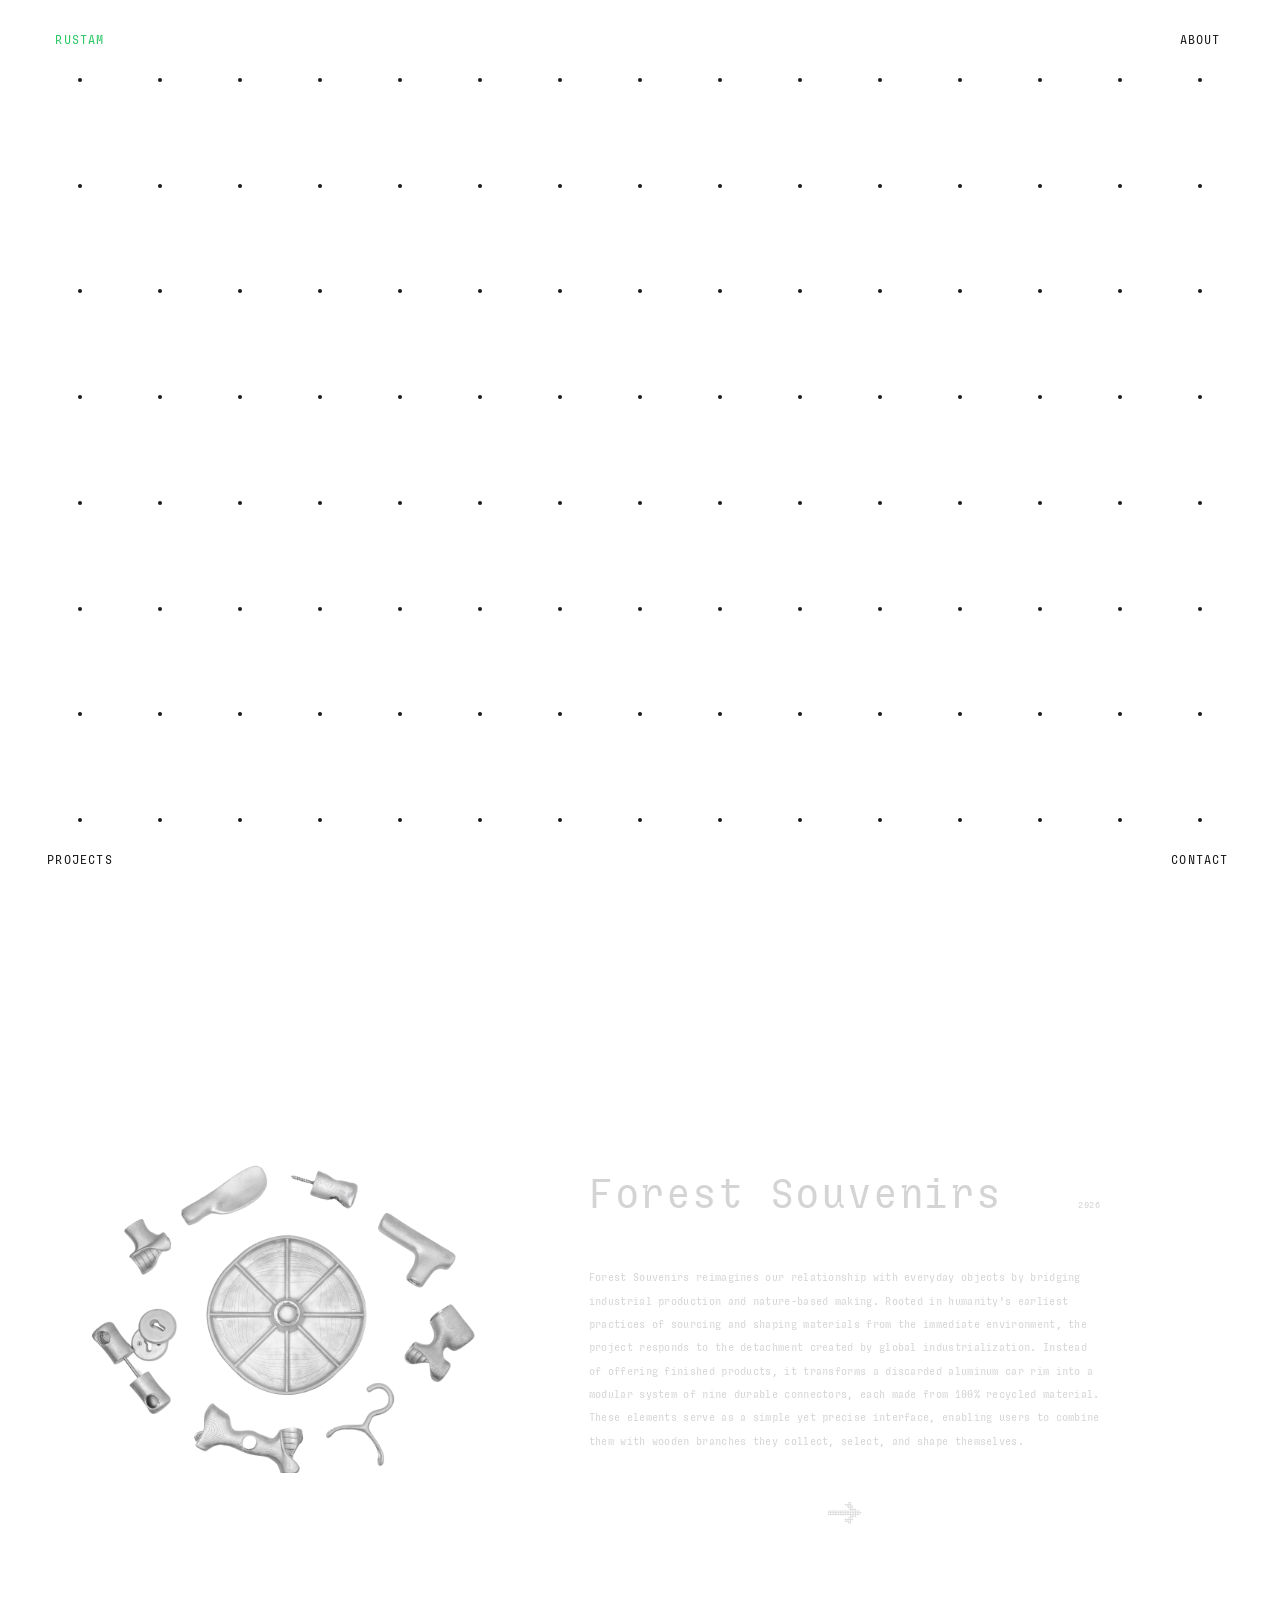
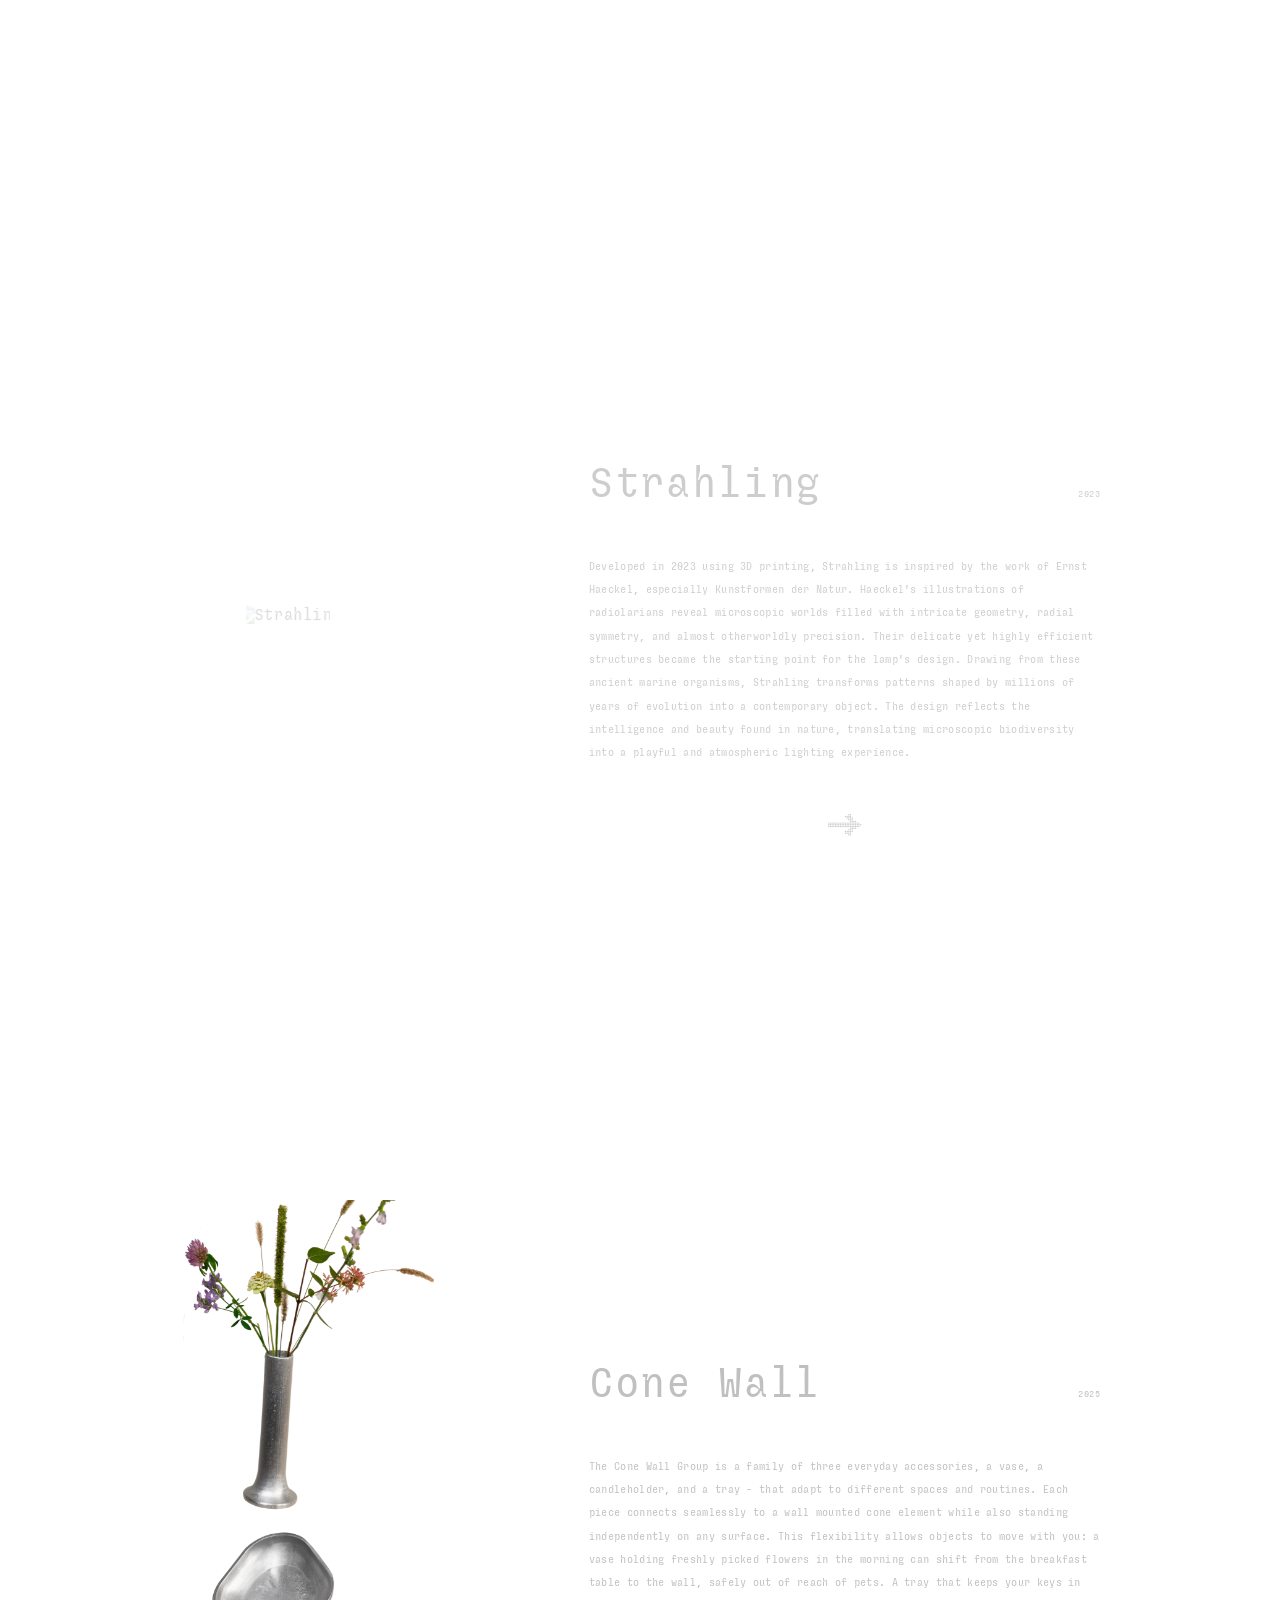
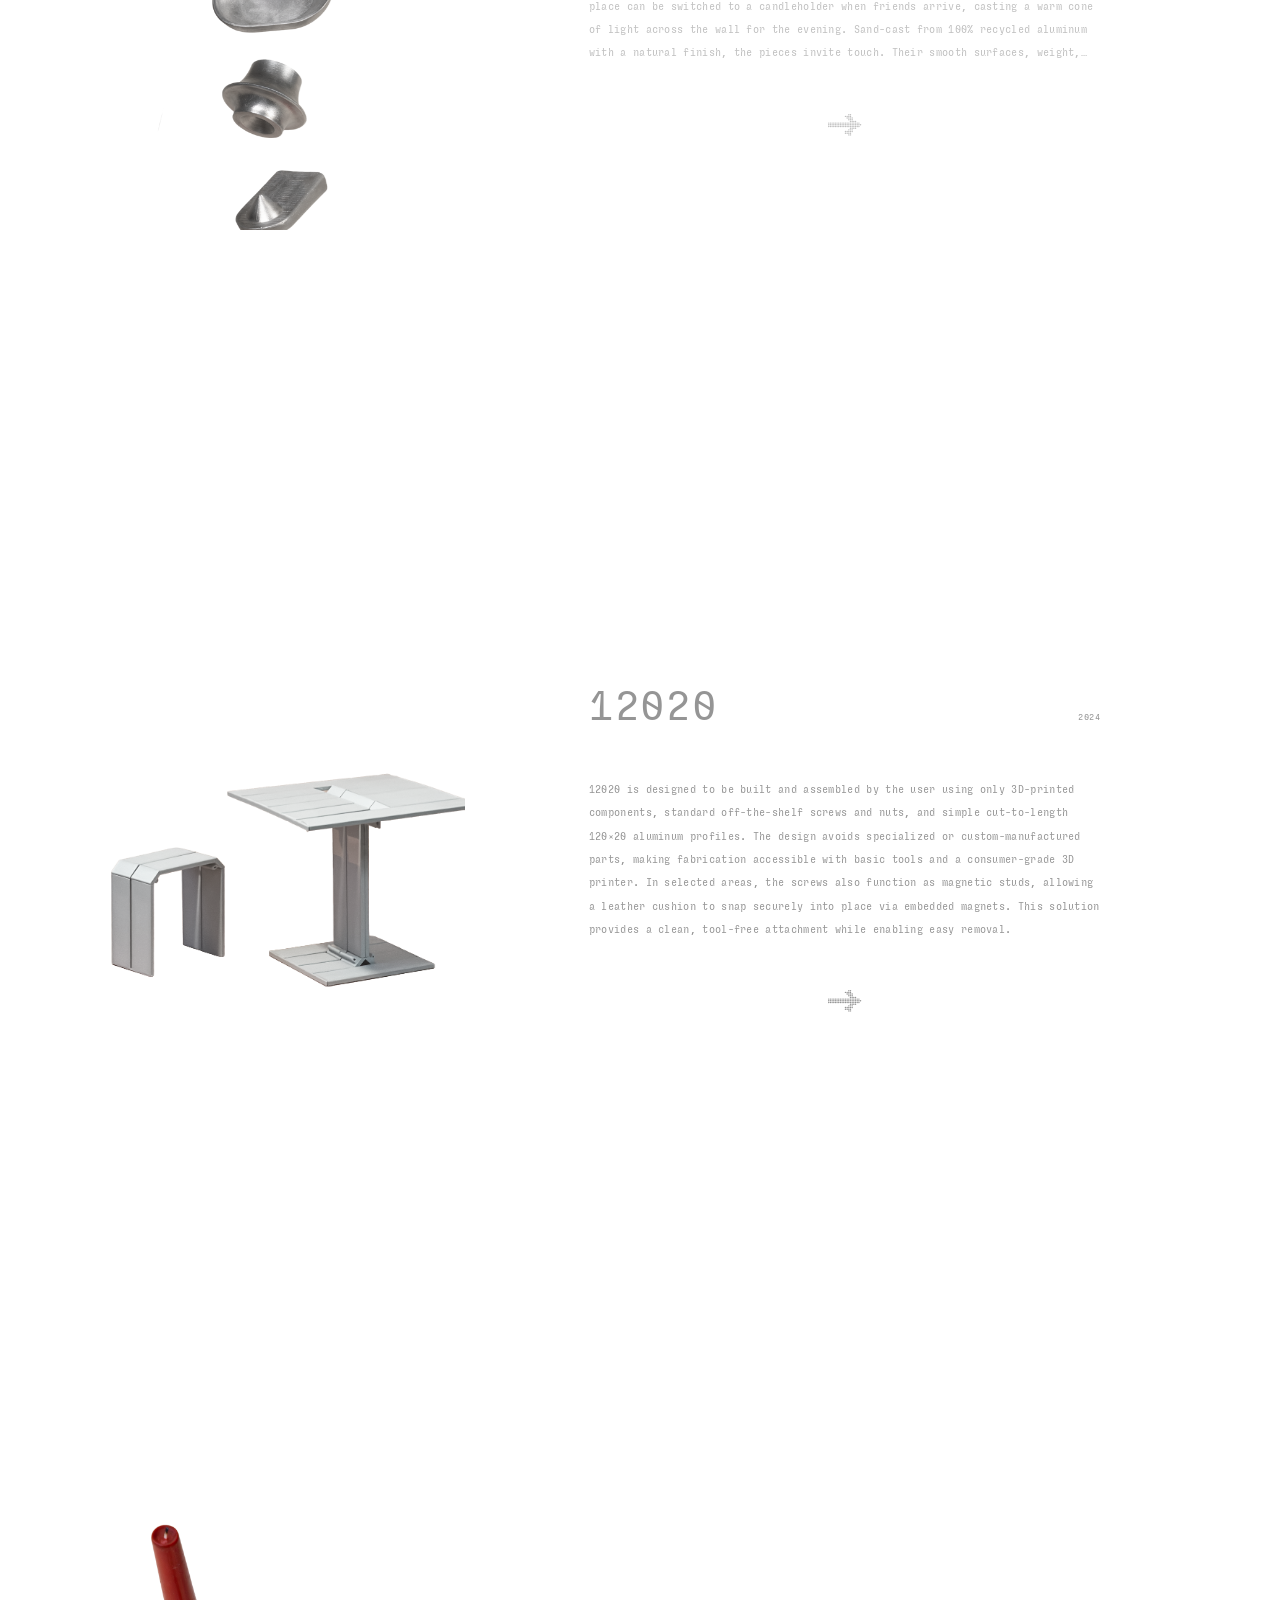
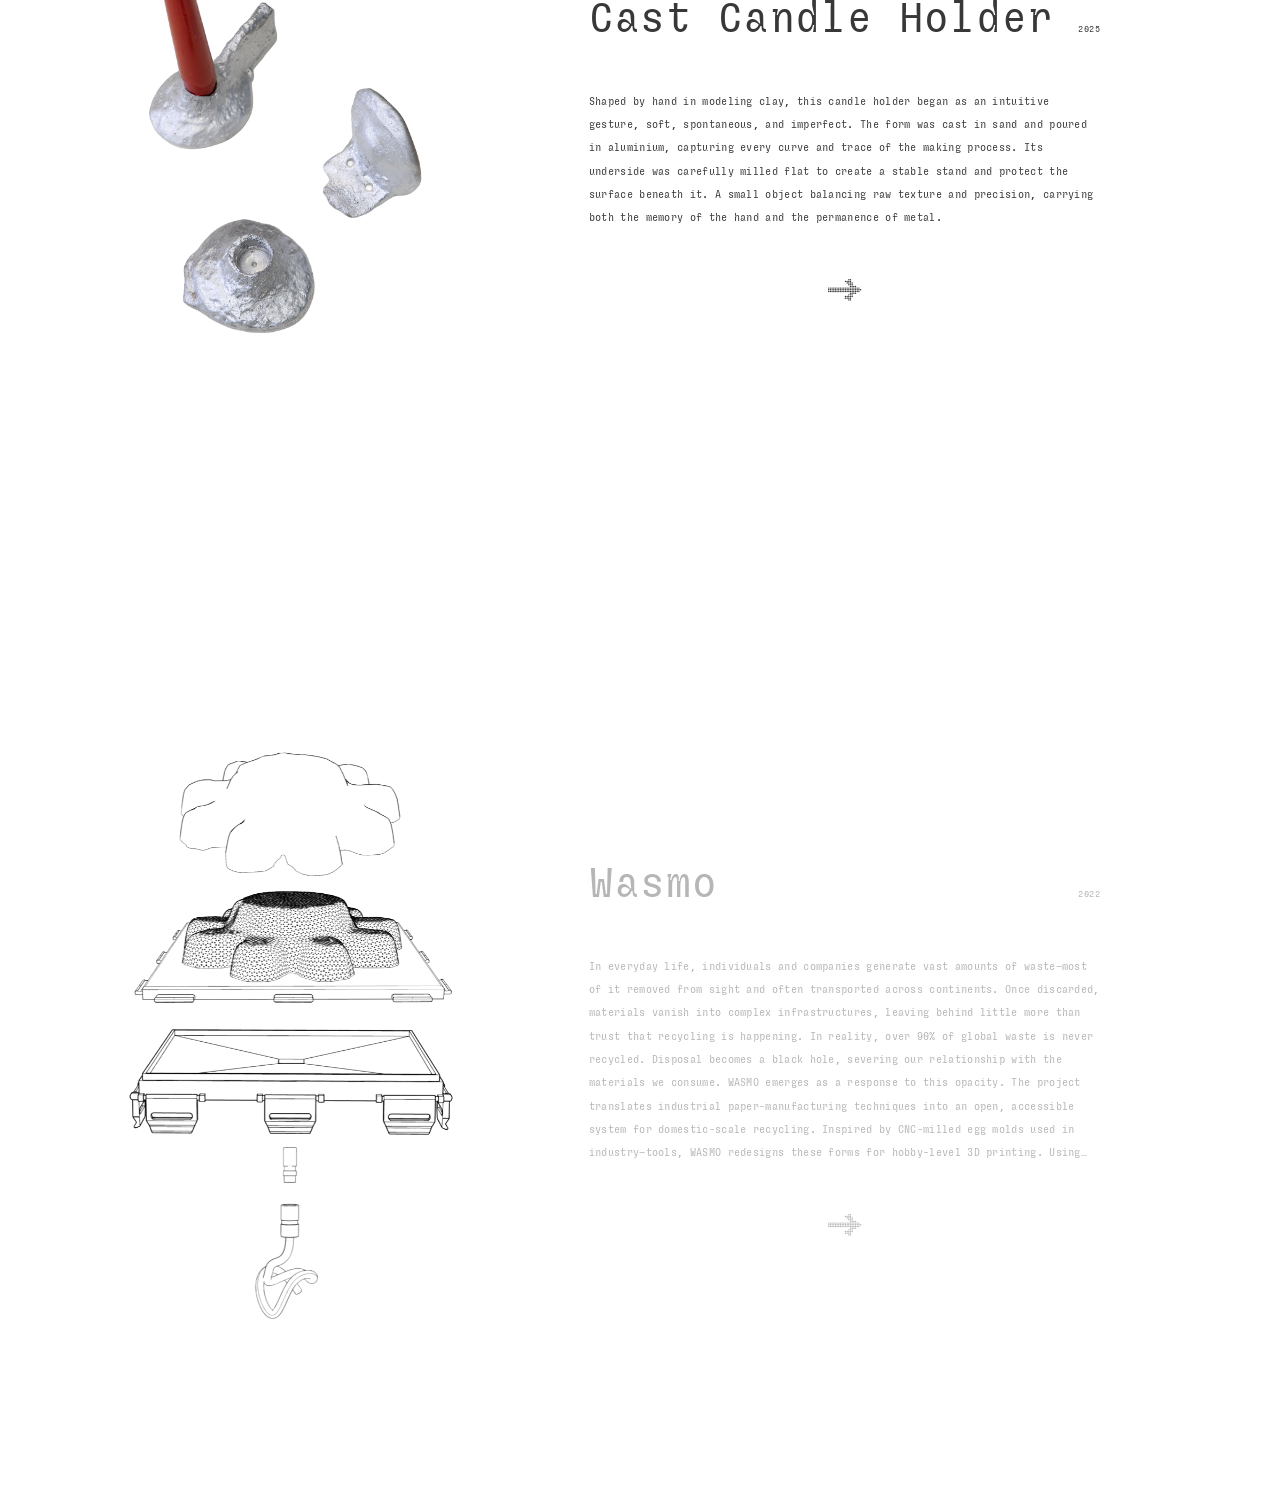
==== index.html @ 54b81ad2 "Mobile index: full-width image, touch feedback, better readability - Project image now uses full scr" ====
<!DOCTYPE html>
<html lang="de">
<head>
  <meta charset="UTF-8">
  <meta name="viewport" content="width=device-width, initial-scale=1.0">
  <title>Rustam Faradschev — Product Design</title>
  <link rel="stylesheet" href="css/style.css">
  <style>

    #landing-container {
      position: relative;
      z-index: 5;
    }

    /* Projekt-Sektion: volle Viewport-Höhe, Bild links / Text rechts */
    .proj-scroll {
      display: flex;
      align-items: stretch;
      min-height: 100vh;
    }

    .proj-sticky {
      display: flex;
      flex-direction: row;
      align-items: stretch;
      min-height: 100vh;
      width: 100%;
    }

    /* Bild-Box: exakt linke 50% */
    .proj-image {
      flex: 0 0 45%;
      display: flex;
      align-items: center;
      justify-content: center;
      padding: 8vh 4%;
      opacity: 0;
      will-change: transform, opacity;
      transition: opacity 0.65s cubic-bezier(0.25, 0.46, 0.45, 0.94);
    }

    /* Wrapper: clippt Ken Burns + Hover-Scale */
    .proj-img-wrap {
      overflow: hidden;
      display: flex;
      align-items: center;
      justify-content: center;
      transition: transform 0.5s cubic-bezier(0.25, 0.46, 0.45, 0.94);
    }

    .proj-image:hover .proj-img-wrap {
      transform: scale(1.04);
    }

    .proj-image img {
      width: auto;
      height: auto;
      max-width: 100%;
      max-height: 70vh;
      object-fit: contain;
      display: block;
      scale: 1.18;
      will-change: scale;
    }

    /* Float + leichte natürliche Rotation */
    @keyframes proj-float {
      0%   { translate: 0 0px;    rotate:  0.2deg; }
      40%  { translate: 0 -15px;  rotate: -0.35deg; }
      75%  { translate: 0 -12px;  rotate:  0.15deg; }
      100% { translate: 0 0px;    rotate:  0.2deg; }
    }

    .proj-scroll.is-visible .proj-image img {
      animation: proj-float 5s ease-in-out infinite;
    }

    /* Text-Box: exakt rechte 50% */
    .proj-text {
      flex: 0 0 55%;
      display: flex;
      flex-direction: column;
      justify-content: center;
      padding: 8vh 14% 8vh 1%;
      opacity: 0;
      transform: translateY(36px);
      will-change: transform, opacity;
      transition: opacity 0.65s cubic-bezier(0.25, 0.46, 0.45, 0.94) 0.12s,
                  transform 0.65s cubic-bezier(0.25, 0.46, 0.45, 0.94) 0.12s;
    }

    /* Visible state — ausgelöst per IntersectionObserver */
    .proj-scroll.is-visible .proj-image {
      opacity: 1;
    }

    .proj-scroll.is-visible .proj-text {
      opacity: 1;
      transform: translateY(0);
    }

    /* prefers-reduced-motion: Animationen deaktivieren */
    @media (prefers-reduced-motion: reduce) {
      .proj-image,
      .proj-text {
        opacity: 1;
        transform: none;
        transition: none;
      }
      .proj-image img {
        scale: 1;
        filter: none;
        transition: none;
        animation: none;
      }
    }

    /* Weißer Schild hinter Text-Spalte (deckt Grid-Punkte ab) */
    .proj-text-shield {
      display: none;
    }

    /* Titel-Zeile: Titel + Jahr auf gemeinsamer Grundlinie */
    .proj-title-link {
      display: block;
      text-decoration: none;
    }

    .proj-title-row {
      display: flex;
      align-items: baseline;
      justify-content: space-between;
      flex-wrap: nowrap;
    }

    .proj-title {
      font-family: 'Sligoil Micro', 'Courier New', Courier, monospace;
      font-weight: 400;
      font-size: clamp(11pt, 3.2vw, 64pt);
      line-height: 1.0;
      letter-spacing: 0.02em;
      color: var(--color-text);
      margin: 0;
      transition: opacity 0.15s ease;
    }

    .proj-title-link:hover .proj-title {
      opacity: 0.65;
    }

    .proj-year {
      font-family: 'Sligoil Micro', 'Courier New', Courier, monospace;
      font-size: clamp(6pt, 0.68vw, 13pt);
      letter-spacing: 0.08em;
      color: var(--color-text);
      white-space: nowrap;
    }

    .proj-content {
      margin-top: 50px;
      display: flex;
      flex-direction: column;
      align-items: flex-start;
    }

    .proj-desc {
      font-size: clamp(7pt, 0.8vw, 13pt);
      line-height: 2.28;
      letter-spacing: 0.03em;
      color: var(--color-text);
      max-width: 100%;
      display: -webkit-box;
      -webkit-line-clamp: 9;
      -webkit-box-orient: vertical;
      overflow: hidden;
    }

    /* Pfeil-Link */
    .proj-arrow {
      display: inline-block;
      margin-top: 48px;
      align-self: center;
      text-decoration: none;
      transition: transform 0.35s ease;
    }

    .proj-arrow:hover {
      transform: translateX(10px);
    }

    .proj-arrow svg {
      display: block;
      width: clamp(21px, 2.6vw, 52px);
      height: auto;
      overflow: visible;
    }

    .proj-arrow svg circle {
      fill: var(--color-text);
      transition: fill 0.3s ease;
    }

    .proj-arrow:hover svg circle {
      fill: var(--color-accent);
    }

    /* Touch-Feedback — Äquivalent zu Hover auf Touch-Geräten */
    .proj-img-wrap:active {
      transform: scale(1.04);
    }
    .proj-title-link:active .proj-title {
      opacity: 0.65;
    }
    .proj-arrow:active {
      transform: translateX(10px);
    }
    .proj-arrow:active svg circle {
      fill: var(--color-accent);
    }

    /* Strahling: Startwert für Ken Burns via JS angepasst */
    [data-slug="strahling"] .proj-image img {
      scale: 1.298;   /* 1.1 * 1.18 */
    }

    /* === SPLASH — Intro-Animation Grün → Weiß === */
    #splash {
      position: fixed;
      inset: 0;
      background: #16A34A;
      z-index: 9999;
      opacity: 1;
      pointer-events: all;
    }

    @media (prefers-reduced-motion: no-preference) {
      #splash { transition: opacity 0.96s ease; }
    }
    #splash.fade-out {
      opacity: 0;
      pointer-events: none;
    }

    /* Weiße Gitterpunkte im Splash */
    #splash-dot-grid {
      position: absolute;
      inset: 0;
      pointer-events: none;
    }
    .splash-dot {
      position: absolute;
      width: 4px;
      height: 4px;
      background: #ffffff;
      border-radius: 50%;
      transform: translate(-50%, -50%);
    }

    /* === SEITEN-ÜBERGANG — grüner Overlay beim Absprung === */
    #page-out {
      position: fixed;
      inset: 0;
      background: #16A34A;
      z-index: 9998;
      opacity: 0;
      pointer-events: none;
    }

    #page-out-dots {
      position: absolute;
      inset: 0;
      pointer-events: none;
    }

    @media (prefers-reduced-motion: no-preference) {
      #page-out { transition: opacity 0.96s ease; }
    }

    /* === MOBILE — gestapeltes Layout === */
    @media (max-width: 900px) {
      .proj-sticky {
        flex-direction: column;
        align-items: flex-start;
        min-height: 100vh;
        padding: var(--border);
        padding-top: calc(var(--border) + 52px);
        gap: 28px;
      }
      .proj-image {
        flex: none;
        width: 100%;
        padding: 0;
        will-change: opacity;
      }
      .proj-text {
        flex: none;
        width: 100%;
        padding: 0;
      }
      .proj-image img { max-height: 40vh; }
      .proj-title   { font-size: clamp(16pt, 6vw, 34pt) !important; }
      .proj-year    { font-size: clamp(10pt, 3vw, 12pt) !important; }

      /* Float-Animation zu unruhig auf kleinen Screens */
      .proj-scroll.is-visible .proj-image img {
        animation: none;
      }

      /* Beschreibungstext lesbarer */
      .proj-desc {
        font-size: 11pt;
        -webkit-line-clamp: 5;
        line-height: 1.9;
      }

      /* Content-Abstand kompakter */
      .proj-content { margin-top: 20px; }

      /* Pfeil: Mindest-Tap-Target 44×44px */
      .proj-arrow {
        min-height: 44px;
        min-width: 44px;
        display: flex;
        align-items: center;
        margin-top: 24px;
      }
      .proj-arrow svg { width: 36px; }
    }

  </style>
</head>
<body>

  <div id="splash">
    <div id="splash-dot-grid"></div>
  </div>

  <div id="page-out">
    <div id="page-out-dots"></div>
  </div>

  <div id="dot-grid"></div>

  <nav>
    <div class="nav-row">
      <a href="index.html" class="active">RUSTAM</a>
      <a href="about.html">ABOUT</a>
    </div>
    <div class="nav-row">
      <a href="projects.html">PROJECTS</a>
      <a href="contact.html">CONTACT</a>
    </div>
  </nav>

  <main id="landing-container">
    <div style="height: 100vh;"></div>
  </main>

  <script src="js/projects.js"></script>
  <script src="js/grid.js"></script>
  <script>
  (function () {
    'use strict';

    var container = document.getElementById('landing-container');
    if (!container || typeof projects === 'undefined') return;

    // === PFEIL SVG (inline, damit CSS circle-Animation funktioniert) ===
    var ARROW_SVG = '<svg xmlns="http://www.w3.org/2000/svg" viewBox="0 0 107.02 69.54" aria-hidden="true">' +
      '<circle cx="66.99" cy="2.3" r="2.3"/><circle cx="72.4" cy="2.3" r="2.3"/>' +
      '<circle cx="56.17" cy="7.71" r="2.3"/><circle cx="61.58" cy="7.71" r="2.3"/><circle cx="66.99" cy="7.71" r="2.3"/><circle cx="72.4" cy="7.71" r="2.3"/>' +
      '<circle cx="61.58" cy="13.12" r="2.3"/><circle cx="66.99" cy="13.12" r="2.3"/><circle cx="72.4" cy="13.12" r="2.3"/><circle cx="77.81" cy="13.12" r="2.3"/>' +
      '<circle cx="66.99" cy="18.54" r="2.3"/><circle cx="72.4" cy="18.54" r="2.3"/><circle cx="77.81" cy="18.54" r="2.3"/>' +
      '<circle cx="72.4" cy="23.95" r="2.3"/><circle cx="77.81" cy="23.95" r="2.3"/><circle cx="83.22" cy="23.95" r="2.3"/><circle cx="88.63" cy="23.95" r="2.3"/>' +
      '<circle cx="2.3" cy="29.36" r="2.3"/><circle cx="7.71" cy="29.36" r="2.3"/><circle cx="13.12" cy="29.36" r="2.3"/><circle cx="18.54" cy="29.36" r="2.3"/>' +
      '<circle cx="23.71" cy="29.36" r="2.3"/><circle cx="29.12" cy="29.36" r="2.3"/><circle cx="34.53" cy="29.36" r="2.3"/><circle cx="39.94" cy="29.36" r="2.3"/>' +
      '<circle cx="45.35" cy="29.36" r="2.3"/><circle cx="50.76" cy="29.36" r="2.3"/><circle cx="56.17" cy="29.36" r="2.3"/><circle cx="61.58" cy="29.36" r="2.3"/>' +
      '<circle cx="66.99" cy="29.36" r="2.3"/><circle cx="72.4" cy="29.36" r="2.3"/><circle cx="77.81" cy="29.36" r="2.3"/><circle cx="83.22" cy="29.36" r="2.3"/>' +
      '<circle cx="88.63" cy="29.36" r="2.3"/><circle cx="94.05" cy="29.36" r="2.3"/><circle cx="99.46" cy="29.36" r="2.3"/>' +
      '<circle cx="2.3" cy="34.77" r="2.3"/><circle cx="7.71" cy="34.77" r="2.3"/><circle cx="13.12" cy="34.77" r="2.3"/><circle cx="18.54" cy="34.77" r="2.3"/>' +
      '<circle cx="23.71" cy="34.77" r="2.3"/><circle cx="29.12" cy="34.77" r="2.3"/><circle cx="34.53" cy="34.77" r="2.3"/><circle cx="39.94" cy="34.77" r="2.3"/>' +
      '<circle cx="45.35" cy="34.77" r="2.3"/><circle cx="50.76" cy="34.77" r="2.3"/><circle cx="56.17" cy="34.77" r="2.3"/><circle cx="61.58" cy="34.77" r="2.3"/>' +
      '<circle cx="66.99" cy="34.77" r="2.3"/><circle cx="72.4" cy="34.77" r="2.3"/><circle cx="77.81" cy="34.77" r="2.3"/><circle cx="83.22" cy="34.77" r="2.3"/>' +
      '<circle cx="88.63" cy="34.77" r="2.3"/><circle cx="94.05" cy="34.77" r="2.3"/><circle cx="99.46" cy="34.77" r="2.3"/><circle cx="104.72" cy="34.77" r="2.3"/>' +
      '<circle cx="2.3" cy="40.18" r="2.3"/><circle cx="7.71" cy="40.18" r="2.3"/><circle cx="13.12" cy="40.18" r="2.3"/><circle cx="18.54" cy="40.18" r="2.3"/>' +
      '<circle cx="23.71" cy="40.18" r="2.3"/><circle cx="29.12" cy="40.18" r="2.3"/><circle cx="34.53" cy="40.18" r="2.3"/><circle cx="39.94" cy="40.18" r="2.3"/>' +
      '<circle cx="45.35" cy="40.18" r="2.3"/><circle cx="50.76" cy="40.18" r="2.3"/><circle cx="56.17" cy="40.18" r="2.3"/><circle cx="61.58" cy="40.18" r="2.3"/>' +
      '<circle cx="66.99" cy="40.18" r="2.3"/><circle cx="72.4" cy="40.18" r="2.3"/><circle cx="77.81" cy="40.18" r="2.3"/><circle cx="83.22" cy="40.18" r="2.3"/>' +
      '<circle cx="88.63" cy="40.18" r="2.3"/><circle cx="94.05" cy="40.18" r="2.3"/><circle cx="99.46" cy="40.18" r="2.3"/>' +
      '<circle cx="72.4" cy="45.59" r="2.3"/><circle cx="77.81" cy="45.59" r="2.3"/><circle cx="83.22" cy="45.59" r="2.3"/><circle cx="88.63" cy="45.59" r="2.3"/>' +
      '<circle cx="66.99" cy="51" r="2.3"/><circle cx="72.4" cy="51" r="2.3"/><circle cx="77.81" cy="51" r="2.3"/>' +
      '<circle cx="56.17" cy="56.41" r="2.3"/><circle cx="61.58" cy="56.41" r="2.3"/><circle cx="66.99" cy="56.41" r="2.3"/><circle cx="72.4" cy="56.41" r="2.3"/><circle cx="77.81" cy="56.41" r="2.3"/>' +
      '<circle cx="56.17" cy="61.82" r="2.3"/><circle cx="61.58" cy="61.82" r="2.3"/><circle cx="66.99" cy="61.82" r="2.3"/><circle cx="72.4" cy="61.82" r="2.3"/>' +
      '<circle cx="66.99" cy="67.23" r="2.3"/><circle cx="72.4" cy="67.23" r="2.3"/>' +
      '</svg>';

    // === DOM AUFBAUEN ===
    projects.forEach(function (proj) {
      var desc = (proj.description || '').split('\n\n')[0];
      var projectUrl = 'project.html?id=' + proj.slug;

      var scrollEl = document.createElement('div');
      scrollEl.className = 'proj-scroll';
      scrollEl.dataset.slug = proj.slug;

      var stickyEl = document.createElement('div');
      stickyEl.className = 'proj-sticky';

      stickyEl.innerHTML =
        '<div class="proj-image">' +
          '<a class="proj-img-wrap" href="' + projectUrl + '" aria-label="' + proj.title + ' öffnen">' +
            '<img src="' + (proj.preview || (Array.isArray(proj.slides[0]) ? proj.slides[0][0] : proj.slides[0])) + '" alt="' + proj.title +
            '" onerror="this.style.opacity=\'0.15\'">' +
          '</a>' +
        '</div>' +
        '<div class="proj-text">' +
          '<div class="proj-text-shield"></div>' +
          '<a class="proj-title-link" href="' + projectUrl + '" style="position:relative;z-index:1">' +
            '<div class="proj-title-row">' +
              '<h2 class="proj-title">' + proj.title + '</h2>' +
              '<span class="proj-year">' + proj.year + '</span>' +
            '</div>' +
          '</a>' +
          '<div class="proj-content" style="position:relative;z-index:1">' +
            '<p class="proj-desc">' + desc + '</p>' +
            '<a class="proj-arrow" href="' + projectUrl + '" aria-label="' + proj.title + ' öffnen">' +
              ARROW_SVG +
            '</a>' +
          '</div>' +
        '</div>';

      scrollEl.appendChild(stickyEl);
      container.appendChild(scrollEl);
    });

    // === SCROLL EFFECTS: Entry / Parallax / Text-Fade ===
    var prefersReduced = window.matchMedia('(prefers-reduced-motion: reduce)').matches;
    var isDesktop      = window.innerWidth > 900;
    var allSections    = Array.from(document.querySelectorAll('.proj-scroll'));
    var revealedSet    = [];

    // Lerp-basierter Text-Fade + Ken Burns: sanfte Interpolation per RAF
    var fadeTargets  = [];
    var fadeCurrent  = [];
    var kbTargets    = [];   // Ken Burns Ziel-Scale pro Sektion
    var kbCurrent    = [];
    var fadeRafId    = null;

    allSections.forEach(function (sec) {
      var isStrahling = sec.dataset.slug === 'strahling';
      var initScale   = isStrahling ? 1.298 : 1.18;
      fadeTargets.push(1); fadeCurrent.push(1);
      kbTargets.push(initScale); kbCurrent.push(initScale);
      var imgEl = sec.querySelector('.proj-image img');
      if (imgEl) imgEl.style.scale = String(initScale);
    });

    function lerp(a, b, t) { return a + (b - a) * t; }

    function fadeLoop() {
      fadeRafId = null;
      var stillRunning = false;

      allSections.forEach(function (sec, i) {
        var revealed = revealedSet.indexOf(sec) !== -1;

        // Text-Fade
        if (revealed) {
          var ftNext = lerp(fadeCurrent[i], fadeTargets[i], 0.10);
          if (Math.abs(ftNext - fadeTargets[i]) > 0.002) stillRunning = true;
          fadeCurrent[i] = ftNext;
          var textEl = sec.querySelector('.proj-text');
          if (textEl) textEl.style.opacity = String(ftNext);
        }

        // Ken Burns (scroll-driven, beide Richtungen)
        var kbNext = lerp(kbCurrent[i], kbTargets[i], 0.06);
        if (Math.abs(kbNext - kbTargets[i]) > 0.0005) stillRunning = true;
        kbCurrent[i] = kbNext;
        var imgEl = sec.querySelector('.proj-image img');
        if (imgEl) imgEl.style.scale = String(kbNext);
      });

      if (stillRunning) fadeRafId = requestAnimationFrame(fadeLoop);
    }

    function scheduleFade() {
      if (!fadeRafId) fadeRafId = requestAnimationFrame(fadeLoop);
    }

    function updateScrollTargets() {
      var vh = window.innerHeight;
      allSections.forEach(function (sec, i) {
        var rect = sec.getBoundingClientRect();
        var mid  = rect.top + rect.height / 2;

        // Parallax auf Bild (nur Desktop)
        if (isDesktop) {
          var imgEl = sec.querySelector('.proj-image');
          if (imgEl) {
            var offset = (vh / 2 - mid) * 0.06;
            offset = Math.max(-35, Math.min(35, offset));
            imgEl.style.transform = 'translateY(' + offset + 'px)';
          }
        }

        var dist     = Math.abs(mid - vh / 2);
        var deadZone = vh * 0.28;
        var fadeZone = vh * 0.32;
        var t        = dist < deadZone ? 0 : (dist - deadZone) / fadeZone;

        // Ziel-Opacity: 100% Mitte → 15% außen
        if (revealedSet.indexOf(sec) !== -1) {
          fadeTargets[i] = Math.max(0.15, 1 - t);
        }

        // Ken Burns: 1.0 in der Mitte → 1.25 beim Ein-/Ausfahren
        var isStrahling = sec.dataset.slug === 'strahling';
        var kbMin = isStrahling ? 1.1  : 1.0;
        var kbMax = isStrahling ? 1.298 : 1.18;
        kbTargets[i] = kbMin + (kbMax - kbMin) * Math.min(1, t / 0.7);

        scheduleFade();
      });
    }

    if (!prefersReduced) {
      var entryObserver = new IntersectionObserver(function (entries) {
        entries.forEach(function (entry) {
          if (entry.isIntersecting) {
            entry.target.classList.add('is-visible');
            entryObserver.unobserve(entry.target);
            var idx = allSections.indexOf(entry.target);
            var textEl = entry.target.querySelector('.proj-text');
            if (textEl) {
              setTimeout(function () {
                textEl.style.transition = 'none';
                fadeCurrent[idx] = 1;
              }, 800);
            }
            revealedSet.push(entry.target);
            scheduleFade();
          }
        });
      }, { threshold: 0.12 });

      allSections.forEach(function (el) { entryObserver.observe(el); });
      window.addEventListener('scroll', updateScrollTargets, { passive: true });
      updateScrollTargets();
    } else {
      allSections.forEach(function (el) {
        el.classList.add('is-visible');
        revealedSet.push(el);
      });
    }

    // === SEITEN-ÜBERGANG: grüner Overlay beim Klick auf Projekt-Links ===
    var pageOut = document.getElementById('page-out');

    function navigateWithOverlay(url) {
      if (window.matchMedia('(prefers-reduced-motion: reduce)').matches) {
        window.location.href = url;
        return;
      }
      pageOut.style.opacity = '1';
      pageOut.style.pointerEvents = 'all';
      setTimeout(function () { window.location.href = url; }, 800);
    }

    container.addEventListener('click', function (e) {
      var link = e.target.closest('a[href]');
      if (!link) return;
      var href = link.getAttribute('href');
      if (!href || href.charAt(0) === '#') return;
      e.preventDefault();
      navigateWithOverlay(href);
    });

    document.querySelector('nav').addEventListener('click', function (e) {
      var link = e.target.closest('a[href]');
      if (!link) return;
      var href = link.getAttribute('href');
      if (!href || href.charAt(0) === '#' || e.metaKey || e.ctrlKey || e.shiftKey) return;
      e.preventDefault();
      navigateWithOverlay(href);
    });

  })();

  // Splash + Page-Out: weiße Gitterpunkte generieren
  (function () {
    var isMobile = window.innerWidth <= 900;
    var COLS   = isMobile ? 3  : 15;
    var ROWS   = isMobile ? 7  : 8;
    var BORDER = isMobile ? 40 : 80;
    var W = window.innerWidth;
    var H = window.innerHeight;

    function buildDotGrid(container) {
      var frag = document.createDocumentFragment();
      for (var r = 0; r < ROWS; r++) {
        for (var c = 0; c < COLS; c++) {
          var dot = document.createElement('div');
          dot.className = 'splash-dot';
          dot.style.left = (BORDER + c * (W - 2 * BORDER) / Math.max(COLS - 1, 1)) + 'px';
          dot.style.top  = (BORDER + r * (H - 2 * BORDER) / Math.max(ROWS - 1, 1)) + 'px';
          frag.appendChild(dot);
        }
      }
      container.appendChild(frag);
    }

    buildDotGrid(document.getElementById('splash-dot-grid'));
    buildDotGrid(document.getElementById('page-out-dots'));

    var splash = document.getElementById('splash');
    setTimeout(function () {
      splash.classList.add('fade-out');
      splash.addEventListener('transitionend', function () {
        splash.remove();
      }, { once: true });
    }, 640);
  })();
  </script>
</body>
</html>
---- css/style.css ----
/* ============================================================
   PORTFOLIO RUSTAM FARADSCHEV — Stylesheet
   Eine Datei für das gesamte Styling.
   Farben und Schriftgrößen → nur über CSS-Variablen ändern!
   ============================================================ */

/* === SCHRIFTART (lokal eingebunden) ===
   Sligoil Micro ist NICHT auf Google Fonts — wird lokal geladen.
   Die Font-Datei muss in /assets/fonts/ liegen.
   Unterstützte Formate (in dieser Reihenfolge probiert):
   .woff2 (bevorzugt), .woff, .otf
   Wenn du die Datei anders benennst, passe die src-Zeilen hier an. */
@font-face {
  font-family: 'Sligoil Micro';
  src: url('../assets/fonts/Sligoil-Micro.woff2') format('woff2'),
       url('../assets/fonts/Sligoil-Micro.otf')  format('opentype');
  font-weight: normal;
  font-style: normal;
  font-display: swap;
}

/* === VARIABLEN ===
   Hier kannst du Farben und Schriftgrößen global anpassen.
   Eine Änderung hier wirkt sich auf die gesamte Website aus. */
:root {
  /* --- Farben --- */
  --color-bg: #ffffff;                 /* Hintergrund aller Seiten außer Projektübersicht */
  --color-text: #111111;               /* Haupttextfarbe (fast schwarz) */
  --color-accent: #22C55E;             /* Akzentgrün — aktive Nav-Links, Hover-Punkte */
  --color-grid-dot: #1a1a1a;           /* Standard-Punktfarbe im Raster */
  --color-grid-hover: #22C55E;         /* Punktfarbe beim Hover */
  --color-projects-bg: #16A34A;        /* Hintergrund der Projektübersicht (sattes Grün) */
  --color-projects-text: #ffffff;      /* Textfarbe auf der grünen Projektseite */
  --color-projects-hover: #d4b800;     /* Hover-Farbe auf der Projektseite (gelb/olive) */

  /* --- Schriftgrößen ---
     Wenn du eine Größe änderst, wirkt es sich überall aus. */
  --fs-nav: clamp(9pt, 0.85vw, 12pt);  /* Navigation, Labels, Jahreszahlen */
  --fs-body: clamp(9pt, 0.85vw, 12pt); /* Fließtext, Beschreibungen */
  --fs-medium: 18pt;                   /* Reserve */
  --fs-large: 20pt;                    /* Kontaktseite, größere Labels */
  --fs-title: 34pt;                    /* Projekttitel auf Detailseite */
  --fs-xl: 70pt;                       /* Reserve für große Headlines */

  /* --- Layout --- */
  --border: 80px;                      /* Abstand vom Viewport-Rand zum ersten/letzten Punkt */
  --nav-font-weight: 400;
}

/* === RESET ===
   Setzt Browser-Standardstyles zurück für konsistentes Aussehen */
*, *::before, *::after {
  box-sizing: border-box;
  margin: 0;
  padding: 0;
}

html {
  height: 100%;
}

body {
  background-color: var(--color-bg);
  color: var(--color-text);
  font-family: 'Sligoil Micro', 'Courier New', Courier, monospace;
  font-size: var(--fs-body);
  line-height: 1.5;
  letter-spacing: 0.04em;
  min-height: 100vh;
  overflow-x: hidden;
}

a {
  color: inherit;
  text-decoration: none;
}

img {
  display: block;
  max-width: 100%;
}

/* === TYPOGRAFIE === */
h1, h2, h3 {
  font-family: 'Sligoil Micro', 'Courier New', Courier, monospace;
  font-weight: 400;
  letter-spacing: 0.04em;
}

/* === PUNKT-RASTER (GRID) ===
   Das Raster ist fixed und scrollt nicht mit der Seite.
   Punkte werden per JavaScript in #dot-grid eingefügt. */
#dot-grid {
  position: fixed;
  top: 0;
  left: 0;
  width: 100vw;
  height: 100vh;
  pointer-events: none; /* Klicks gehen durch das Raster */
  z-index: 0;
  overflow: hidden;
}

/* Einzelner Punkt — wird per JS erzeugt */
.dot {
  position: absolute;
  width: 4px;
  height: 4px;
  border-radius: 50%;
  background-color: var(--color-grid-dot);
  transform: translate(-50%, -50%);
  transition: background-color 0.08s linear;
}

/* === NAVIGATION ===
   Nav = zwei Zeilen (oben + unten), jede genau --border hoch.
   Dadurch sitzt der Text IMMER exakt mittig zwischen Viewport-Rand
   und erster/letzter Punktreihe — garantiert durch Flexbox, nicht durch
   manuelle Pixel-Rechnung. JS aktualisiert --border dynamisch. */
nav {
  position: fixed;
  inset: 0;
  pointer-events: none;
  z-index: 10;
}

/* Gemeinsame Zeilen-Styles — Position und Padding werden von grid.js gesetzt.
   position: fixed → immer relativ zum Viewport, unabhängig vom Elternelement. */
.nav-row {
  position: fixed;
  left: 0;
  right: 0;
  z-index: 10;
  display: flex;
  align-items: center;
  justify-content: space-between;
  pointer-events: none;
}

.nav-row a {
  font-size: var(--fs-nav);
  letter-spacing: 0.1em;
  text-transform: uppercase;
  color: var(--color-text);
  pointer-events: all;
  transition: color 0.2s ease;
  line-height: 1;
  text-decoration: none;
}

.nav-row a:hover  { color: var(--color-accent); }
.nav-row a.active { color: var(--color-accent); }

.nav-row a:first-child { transform: translateX(-50%); }
.nav-row a:last-child  { transform: translateX(50%);  }

/* Projekttitel-Crumb mittig in der oberen Zeile (nur project.html) */
.nav-center-top {
  position: absolute;
  left: 50%;
  top: 50%;
  transform: translate(-50%, -50%);
  white-space: nowrap;
  pointer-events: all;
}

/* === SEITENINHALT ===
   Alle Seiteninhalte liegen über dem Raster */
.page-content {
  position: relative;
  z-index: 5;
  min-height: 100vh;
  padding: var(--border);
}

/* === STARTSEITE (index.html) ===
   Komplett leer — nur Raster + Navigation sichtbar */
.page-index {
  /* Keine weiteren Stile nötig */
}

/* === PROJEKTÜBERSICHT (projects.html) ===
   Grüner Hintergrund, weiße Punkte, weiße Texte */
body.projects-page {
  background-color: var(--color-projects-bg);
  color: var(--color-projects-text);
}

body.projects-page .dot {
  background-color: rgba(255, 255, 255, 0.4);
}

html, body, body * {
  cursor: url("[data-uri]") 0 1, auto;
}

body.projects-page, body.projects-page * {
  cursor: url("[data-uri]") 0 1, auto;
}

body.projects-page nav a {
  color: var(--color-projects-text);
}

body.projects-page nav a:hover,
body.projects-page nav a.active {
  color: var(--color-projects-hover);
}

/* === PROJEKTÜBERSICHT-GRID — F-System (14 × 7 Areas between Dots) ===
   14 Spalten × 7 Zeilen = Flächen zwischen den 15 × 8 Dots.
   position: fixed + inset: 0 + padding: var(--border) → identischer
   Koordinatenraum wie das Punkt-Raster in grid.js. */
.projects-grid {
  display: grid;
  grid-template-columns: repeat(14, 1fr);
  grid-template-rows: repeat(7, 1fr);
  position: fixed;
  inset: 0;
  padding: var(--border);
  pointer-events: none;
  z-index: 5;
}

/* display: contents → Icon und Label landen direkt als Grid-Items */
.project-item {
  display: contents;
}

/* Icon und Label: je in eigener Grid-Zelle, Positionen via inline style */
.project-icon,
.project-label {
  pointer-events: all;
  cursor: pointer;
  color: var(--color-projects-text);
  transition: color 0.2s ease;
  text-decoration: none;
}

.project-icon {
  display: flex;
  align-items: center;
  justify-content: center;
  padding: 8px;
}

.project-icon img {
  width: 70%;
  height: 70%;
  object-fit: contain;
  filter: brightness(0) invert(1);
  transition: filter 0.2s ease;
}

.project-label {
  display: flex;
  flex-direction: column;
  align-items: flex-start;
  justify-content: flex-start;
  padding-top: 8px;
  padding-left: 0;
}

.project-label h3 {
  font-size: var(--fs-nav);
  font-weight: 400;
  line-height: 1.3;
  letter-spacing: 0.06em;
  text-transform: uppercase;
  color: inherit;
}

.project-label .project-year {
  font-size: var(--fs-nav);
  line-height: 1;
  letter-spacing: 0.06em;
  opacity: 0.6;
  color: inherit;
}

/* Hover-Zustand (via JS-Klasse .hovered auf Icon und Label) */
.project-icon.hovered img {
  filter: brightness(0) saturate(100%) invert(84%) sepia(55%) saturate(600%) hue-rotate(10deg) brightness(95%);
}

.project-label.hovered {
  color: var(--color-projects-hover);
}

.project-label.hovered .project-year {
  opacity: 1;
}

/* === PROJEKT-DETAILSEITE (project.html) ===
   Eine Datei für alle Projekte, Inhalt wird dynamisch geladen */

/* Slide-Container */
.slides-wrapper {
  position: relative;
  width: 100%;
  min-height: 100vh;
}

/* Einzelner Slide */
.slide {
  display: none;
  position: relative;
  min-height: 100vh;
  padding: var(--border);
  padding-top: calc(var(--border) + 24px);
}

.slide.active {
  display: flex;
  flex-direction: row;
  align-items: flex-start;
  gap: 60px;
}

/* Slide 1 und 2: Bild links, Text rechts */
.slide-image-left {
  flex: 0 0 38%;
  max-width: 38%;
  display: flex;
  align-items: center;
  justify-content: center;
  min-height: calc(100vh - 2 * var(--border));
}

.slide-image-left img {
  max-height: calc(100vh - 120px);
  width: auto;
  max-width: 100%;
  object-fit: contain;
}

.sir-text {
  flex: 1;
  display: flex;
  flex-direction: column;
  justify-content: flex-end;
  padding-right: 40px;
  padding-bottom: 8%;
  gap: 24px;
}

.sir-left-img {
  max-width: 100%;
  max-height: 40vh;
  object-fit: contain;
  align-self: flex-start;
}

.sir-image {
  flex: 0 0 38%;
  max-width: 38%;
  display: flex;
  align-items: center;
  justify-content: center;
  min-height: calc(100vh - 2 * var(--border));
}

.sir-img {
  max-height: calc(100vh - 120px);
  max-width: 100%;
  object-fit: contain;
}

.slide.active.slide-centered {
  align-items: center;
  justify-content: center;
}

.slide-centered-img {
  max-height: calc(100vh - 2 * var(--border));
  max-width: 100%;
  object-fit: contain;
}

.slide.active.slide-dual {
  gap: 0;
}

.slide-panel {
  flex: 1;
  display: flex;
  align-items: center;
  justify-content: center;
  min-height: calc(100vh - 2 * var(--border));
}

.slide-panel-img {
  width: 80%;
  height: 80%;
  max-height: calc(0.8 * (100vh - 2 * var(--border)));
  object-fit: contain;
}

.slide-text-right {
  flex: 1;
  display: flex;
  flex-direction: column;
  justify-content: center;
  padding-top: 40px;
}

/* Projekttitel groß */
.project-title-large {
  font-size: var(--fs-title);
  line-height: 1.1;
  letter-spacing: 0.02em;
  margin-bottom: 8px;
}

/* Titel in grün (Slide 2) */
.project-title-large.green {
  color: var(--color-accent);
}

/* Jahreszahl neben dem Titel */
.project-year {
  font-size: var(--fs-nav);
  letter-spacing: 0.1em;
  color: var(--color-text);
  align-self: flex-start;
  margin-top: 4px;
}

/* Pfeil rechts (Slide 2) */
.slide-arrow {
  display: inline-block;
  margin-left: 16px;
  color: var(--color-accent);
  font-size: var(--fs-title);
  line-height: 1;
  vertical-align: middle;
}

/* Beschreibungstext */
.project-description {
  font-size: var(--fs-body);
  line-height: 1.65;
  letter-spacing: 0.03em;
  max-width: 540px;
  color: var(--color-text);
}

/* === SLIDE 01 — SPLIT-SCROLL-LAYOUT ===
   Linke Seite: Bilder gestapelt, unabhängig scrollbar.
   Rechte Seite: Titel + Jahr + Beschreibung, unabhängig scrollbar.
   Keine Hover-Effekte. */

.slide.active.slide-1-split {
  padding: 0;
  height: 100vh;
  min-height: unset;
  overflow: hidden;
  gap: 0;
  align-items: stretch;
}

.slide-1-left {
  flex: 0 0 45%;
  height: 100%;
  overflow-y: auto;
  overflow-x: hidden;
  padding: calc(var(--border) + 24px) 4% var(--border) var(--border);
  display: flex;
  flex-direction: column;
  gap: 32px;
  scrollbar-width: none;
}

.slide-1-left::-webkit-scrollbar {
  display: none;
}

.slide-1-left .slide1-img {
  width: 100%;
  height: auto;
  object-fit: contain;
  display: block;
}

.slide.active.slide-stack-right {
  gap: 0;
}

.sr-left {
  flex: 1;
  height: 100vh;
  overflow-y: auto;
  display: flex;
  flex-direction: column;
  align-items: center;
  gap: 16px;
  padding: var(--border);
  scrollbar-width: none;
}

.sr-left::-webkit-scrollbar {
  display: none;
}

.sr-left-img {
  width: 100%;
  height: auto;
  object-fit: contain;
  flex-shrink: 0;
}

.sr-right {
  flex: 0 0 65%;
  height: 100vh;
  display: flex;
  align-items: center;
  justify-content: center;
  overflow: hidden;
}

.sr-right-img {
  width: 100%;
  max-height: 100vh;
  object-fit: contain;
}

[data-project="forest-souvenirs"]#slide-3 .slide-panel:nth-child(2) {
  flex: 0 0 65%;
}

[data-project="forest-souvenirs"]#slide-3 .slide-panel:nth-child(2) .slide-panel-img {
  width: 100%;
  height: 100%;
  max-height: calc(100vh - 2 * var(--border));
  object-fit: contain;
}

[data-project="strahling"]#slide-3 .slide-centered-img {
  animation: spin 12s linear infinite;
}

@keyframes spin {
  from { transform: rotate(0deg); }
  to   { transform: rotate(360deg); }
}

[data-project="cone-wall-group"] .slide1-img {
  width: 65%;
  align-self: center;
}

[data-project="wasmo"] .slide1-img {
  width: 80%;
  align-self: center;
}

[data-project="12020"] .slide-centered-img {
  max-height: calc(77vh - 2 * var(--border));
  max-width: 77%;
}

.slide-1-right {
  flex: 1;
  height: 100%;
  overflow-y: auto;
  overflow-x: hidden;
  padding: calc(var(--border) + 24px) 14% var(--border) 1%;
  display: flex;
  flex-direction: column;
  scrollbar-width: none;
}

.slide-1-right::-webkit-scrollbar {
  display: none;
}

.slide1-title-row {
  display: flex;
  align-items: baseline;
  justify-content: space-between;
  flex-wrap: nowrap;
  margin-bottom: 50px;
}

.slide-1-right .project-title-large {
  font-size: clamp(10pt, 2.2vw, 46pt);
  line-height: 1.0;
  letter-spacing: 0.02em;
  margin-bottom: 0;
}

.slide-1-right .project-year {
  font-size: clamp(6pt, 0.68vw, 13pt);
  letter-spacing: 0.08em;
  white-space: nowrap;
  margin-top: 0;
  align-self: auto;
}

.slide1-desc {
  font-size: clamp(7pt, 0.8vw, 13pt);
  line-height: 2.28;
  letter-spacing: 0.03em;
  max-width: 100%;
}

/* Slide 4: Detail-Bild groß */
.slide-4 {
  flex-direction: column;
  align-items: flex-start;
}

.slide.active.slide-imgshow {
  display: flex;
  align-items: center;
  justify-content: center;
  gap: 8px;
}

.imgshow-display {
  display: flex;
  align-items: center;
  justify-content: center;
  position: relative;
  width: 80vw;
  height: calc(100vh - 2 * var(--border));
}

.imgshow-img {
  position: absolute;
  max-height: 92vh;
  max-width: 100%;
  object-fit: contain;
  opacity: 0;
  transition: opacity 0.3s ease;
}

.imgshow-img.active {
  opacity: 1;
}

.imgshow-btn {
  flex: 0 0 auto;
  background: none;
  border: none;
  cursor: pointer;
  padding: 0;
  transition: transform 0.35s ease;
}

.imgshow-btn svg {
  display: block;
  width: clamp(18px, 2vw, 40px);
  height: auto;
  overflow: visible;
}

.imgshow-btn svg circle {
  fill: var(--color-text);
  transition: fill 0.3s ease;
}

.imgshow-btn:hover svg circle {
  fill: var(--color-accent);
}

.imgshow-prev {
  transform: scaleX(-1);
}

.imgshow-next:hover {
  transform: translateX(10px);
}

.imgshow-prev:hover {
  transform: scaleX(-1) translateX(10px);
}

.slide.active.slide-table {
  position: relative;
  overflow: hidden;
  display: block;
  padding: 0;
}

.table-img {
  position: absolute;
  height: auto;
  object-fit: cover;
  cursor: pointer;
  transition: transform 0.2s ease, box-shadow 0.2s ease;
  box-shadow: 2px 4px 12px rgba(0,0,0,0.18);
}

.table-img:hover {
  transform: rotate(0deg) scale(1.22) !important;
  box-shadow: 8px 16px 48px rgba(0,0,0,0.38);
  z-index: 10;
}

.slide.active.slide-scatter {
  position: relative;
  overflow: hidden;
  display: block;
  padding: 0;
  cursor: none;
}

.scatter-img {
  position: absolute;
  height: auto;
  object-fit: contain;
  border-radius: 2px;
  will-change: left, top;
  pointer-events: none;
  user-select: none;
}

.slide-4-image {
  width: 100%;
  max-height: 70vh;
  object-fit: cover;
  margin-bottom: 20px;
}

.slide-4-text {
  font-size: var(--fs-body);
  max-width: 480px;
  align-self: flex-end;
}

/* Slide 5: Kontext-/Ausstellungsfoto */
.slide-5 {
  flex-direction: column;
  position: relative;
}

.slide-5-image {
  width: 100%;
  max-height: 60vh;
  object-fit: cover;
  margin-bottom: 24px;
}

body.slide-fullframe .slide-5 {
  padding: 0;
  height: 100vh;
  min-height: unset;
  overflow: hidden;
}

body.slide-fullframe .slide-5-image {
  position: absolute;
  inset: 0;
  width: 100%;
  height: 100%;
  max-height: none;
  object-fit: cover;
  margin-bottom: 0;
  z-index: 1;
}

body.slide-fullframe #dot-grid {
  z-index: 5;
}

.slide-5-text {
  font-size: var(--fs-body);
  line-height: 1.65;
  max-width: 680px;
}

/* Text-Overlay auf dem Fullframe-Bild */
.slide-5-overlay {
  display: none;
}

body.slide-fullframe .slide-5-overlay {
  display: block;
  position: absolute;
  bottom: calc(var(--border) + 12vh);
  left: calc(var(--border) + 5%);
  right: calc(var(--border) + 5%);
  z-index: 3;
  font-family: 'Sligoil Micro', 'Courier New', Courier, monospace;
  font-size: var(--fs-body);
  line-height: 1.65;
  letter-spacing: 0.03em;
  text-align: justify;
  color: var(--color-projects-text);
  hyphens: auto;
}

/* === GRID-STEP-NAVIGATION (nur project.html) ===
   Zahlen 1–5 sitzen rechts neben den Grid-Dots A1–E1.
   Aktive Seite: grüner Kreis um den Dot + grüne Zahl.
   Genau ein Step ist aktiv — alle anderen neutral. */

.grid-step-label {
  position: fixed;
  font-size: var(--fs-nav);
  letter-spacing: 0.08em;
  line-height: 1;
  color: var(--color-text);
  opacity: 0.35;
  cursor: pointer;
  z-index: 10;
  transform: translateY(-50%);
  transition: color 0.2s ease, opacity 0.2s ease;
  pointer-events: all;
  user-select: none;
}

.grid-step-label.active {
  color: var(--color-accent);
  opacity: 1;
}

.grid-step-label:hover {
  opacity: 0.8;
}

/* Grüner Kreis um den aktiven Grid-Dot */
.grid-step-ring {
  position: fixed;
  width: 16px;
  height: 16px;
  border: 1.5px solid var(--color-accent);
  border-radius: 50%;
  transform: translate(-50%, -50%);
  pointer-events: none;
  z-index: 9;
  opacity: 0;
  transition: opacity 0.2s ease;
}

.grid-step-ring.active {
  opacity: 1;
}

/* === PAGINATION (klassisch, wird auf project.html ersetzt) ===
   Die Zahlen 01–05 oben links, aktive Seite mit grünem Kreis */
.pagination {
  position: fixed;
  top: var(--border);
  left: var(--border);
  display: flex;
  align-items: center;
  gap: 10px;
  z-index: 10;
  font-size: var(--fs-nav);
  letter-spacing: 0.08em;
}

.pagination-item {
  cursor: pointer;
  position: relative;
  width: 28px;
  height: 28px;
  display: flex;
  align-items: center;
  justify-content: center;
  transition: color 0.2s ease;
  color: var(--color-text);
}

.pagination-item.active {
  color: var(--color-accent);
}

/* Grüner Kreis um aktive Pagination-Zahl */
.pagination-item.active::before {
  content: '';
  position: absolute;
  top: 50%;
  left: 50%;
  transform: translate(-50%, -50%);
  width: 26px;
  height: 26px;
  border: 1.5px solid var(--color-accent);
  border-radius: 50%;
}

/* Trennpunkt zwischen Zahlen — immer neutral, niemals grün */
.pagination-dot {
  width: 3px;
  height: 3px;
  border-radius: 50%;
  background-color: var(--color-text);
  opacity: 0.4;
}

/* === FADE-ANIMATION FÜR SLIDES === */
@keyframes fadeIn {
  from { opacity: 0; }
  to   { opacity: 1; }
}

@media (prefers-reduced-motion: no-preference) {
  .slide.active {
    animation: fadeIn 0.25s ease;
  }
}

/* === FOKUS-INDIKATOREN (Tastaturnavigation) === */
.nav-row a:focus-visible,
.proj-title-link:focus-visible,
.proj-arrow:focus-visible,
.project-icon:focus-visible,
.project-label:focus-visible,
.contact-line a:focus-visible {
  outline: 2px solid var(--color-accent);
  outline-offset: 4px;
  border-radius: 2px;
}

/* === REDUCED MOTION: alle Übergänge deaktivieren === */
@media (prefers-reduced-motion: reduce) {
  *, *::before, *::after {
    animation-duration: 0.01ms !important;
    transition-duration: 0.01ms !important;
  }
}

/* === ABOUT-SEITE (about.html) === */
.about-layout {
  display: flex;
  flex-direction: row;
  align-items: center;
  justify-content: center;
  gap: 100px;
  min-height: calc(100vh - 2 * var(--border));
}

.about-portrait {
  flex: 0 0 auto;
}

.about-portrait img {
  display: block;
  width: auto;
  height: auto;
  max-height: 40vh;
  object-fit: contain;
}

.about-name {
  font-size: clamp(2rem, 5vw, 4rem);
  line-height: 1.15;
  margin: 0;
}

.about-shield {
  background: var(--color-bg);
  padding: 28px 40px;
}

.about-text {
  max-width: 900px;
}

.about-text p {
  margin-bottom: 1.2em;
  font-size: var(--fs-body);
  line-height: 2.5;
  hyphens: auto;
  text-wrap: pretty;
  overflow-wrap: break-word;
}

.about-impressum {
  display: inline-block;
  margin-top: 1.5em;
  font-size: var(--fs-nav);
  opacity: 0.4;
  text-decoration: none;
  color: inherit;
  transition: opacity 0.2s;
}

.about-impressum:hover {
  opacity: 1;
}

.impressum-layout {
  display: flex;
  align-items: center;
  justify-content: center;
  min-height: calc(100vh - 2 * var(--border));
}

.impressum-text {
  max-width: 500px;
}

.impressum-text h2 {
  font-size: var(--fs-nav);
  margin-bottom: 2em;
  opacity: 0.5;
}

.impressum-text p {
  font-size: var(--fs-body);
  line-height: 2;
  margin-bottom: 1.5em;
}

.impressum-text a {
  color: inherit;
  text-decoration: none;
}

.impressum-text a:hover {
  color: var(--color-accent);
}

.impressum-back {
  margin-top: 2em;
  opacity: 0.4;
}

.impressum-back:hover {
  opacity: 1;
}

/* === KONTAKTSEITE (contact.html) === */
.contact-layout {
  display: flex;
  flex-direction: column;
  align-items: center;
  justify-content: center;
  min-height: calc(100vh - 2 * var(--border));
  gap: 50px;
}

.contact-shield {
  position: relative;
  padding: 28px 40px;
  background: var(--color-bg);
  display: flex;
  flex-direction: column;
  gap: 50px;
}

.contact-line {
  font-size: var(--fs-large);
  letter-spacing: 0.08em;
  line-height: 1.3;
  text-transform: uppercase;
}

.contact-line a {
  color: inherit;
  transition: color 0.2s ease;
}

.contact-line a:hover,
.contact-line.accent {
  color: var(--color-accent);
}

/* === RESPONSIVE — MOBILE (<= 900px) === */
@media (max-width: 900px) {
  :root {
    --border: 40px;
    --fs-title: 24pt;
    --fs-large: 16pt;
  }

  /* Slide-Layout stapeln */
  .slide.active {
    flex-direction: column;
    gap: 30px;
  }

  .slide-image-left {
    flex: unset;
    max-width: 100%;
    width: 100%;
    min-height: auto;
  }

  .slide-image-left img {
    max-height: 45vh;
    width: auto;
    margin: 0 auto;
  }

  /* About stapeln */
  .about-layout {
    flex-direction: column;
    gap: 30px;
    padding-top: 30px;
  }

  .about-portrait {
    flex: unset;
    max-width: 80%;
    width: 80%;
  }

  /* Projekte-Grid: 2 Spalten × N Zeilen — links Name+Jahr, rechts Icon */
  .projects-grid {
    grid-template-columns: repeat(2, 1fr);
    grid-template-rows: repeat(6, 1fr);
  }

  .project-label {
    justify-content: center;
  }

  /* Pagination: größere Tap-Fläche */
  .grid-step-label {
    padding: 12px 8px;
  }

  /* Scatter-Galerie auf Mobile: statisches Flex-Layout */
  .slide-scatter-static {
    display: flex;
    flex-wrap: wrap;
    align-items: center;
    justify-content: center;
    gap: 20px;
    padding: calc(var(--border) * 2) var(--border);
    overflow-y: auto;
  }

  .slide-scatter-static .scatter-img {
    position: static;
    width: 130px;
    height: auto;
  }

  /* Pagination kompakter */
  .pagination {
    gap: 6px;
  }

  .pagination-item {
    width: 22px;
    height: 22px;
  }
}

/* === SLIDE DARK MODE (Slide 5 von forest-souvenirs) ===
   Dunkler Hintergrund, Grid-Dots ausgeblendet, Text weiß.
   Step-Navigation (01–05, .grid-step-label / .grid-step-ring) bleibt sichtbar. */
body.slide-fullframe {
  background-color: #1e1e1e;
}

body.slide-fullframe .dot {
  opacity: 0 !important;
}

body.slide-fullframe .dot.dot-link {
  opacity: 1 !important;
  background-color: #ffffff !important;
  width: 4px !important;
  height: 4px !important;
}

body.slide-fullframe .nav-row a {
  color: var(--color-projects-text);
}

body.slide-fullframe .nav-row a:hover,
body.slide-fullframe .nav-row a.active {
  color: var(--color-accent);
}

body.slide-fullframe .grid-step-label {
  color: var(--color-projects-text);
}

body.slide-fullframe .grid-step-label.active {
  color: var(--color-accent);
}

body.slide-fullframe .project-description {
  color: var(--color-projects-text);
}

/* === SEITEN-ÜBERGANG (shared) === */
#page-in {
  position: fixed;
  inset: 0;
  background: #16A34A;
  z-index: 9999;
  opacity: 1;
  pointer-events: none;
}
#page-out {
  position: fixed;
  inset: 0;
  background: #16A34A;
  z-index: 9998;
  opacity: 0;
  pointer-events: none;
}
@media (prefers-reduced-motion: no-preference) {
  #page-in  { transition: opacity 0.96s ease; }
  #page-out { transition: opacity 0.96s ease; }
}
@media (prefers-reduced-motion: reduce) {
  #page-in { display: none; }
}
.transition-dot {
  position: absolute;
  width: 4px;
  height: 4px;
  background: #ffffff;
  border-radius: 50%;
  transform: translate(-50%, -50%);
}
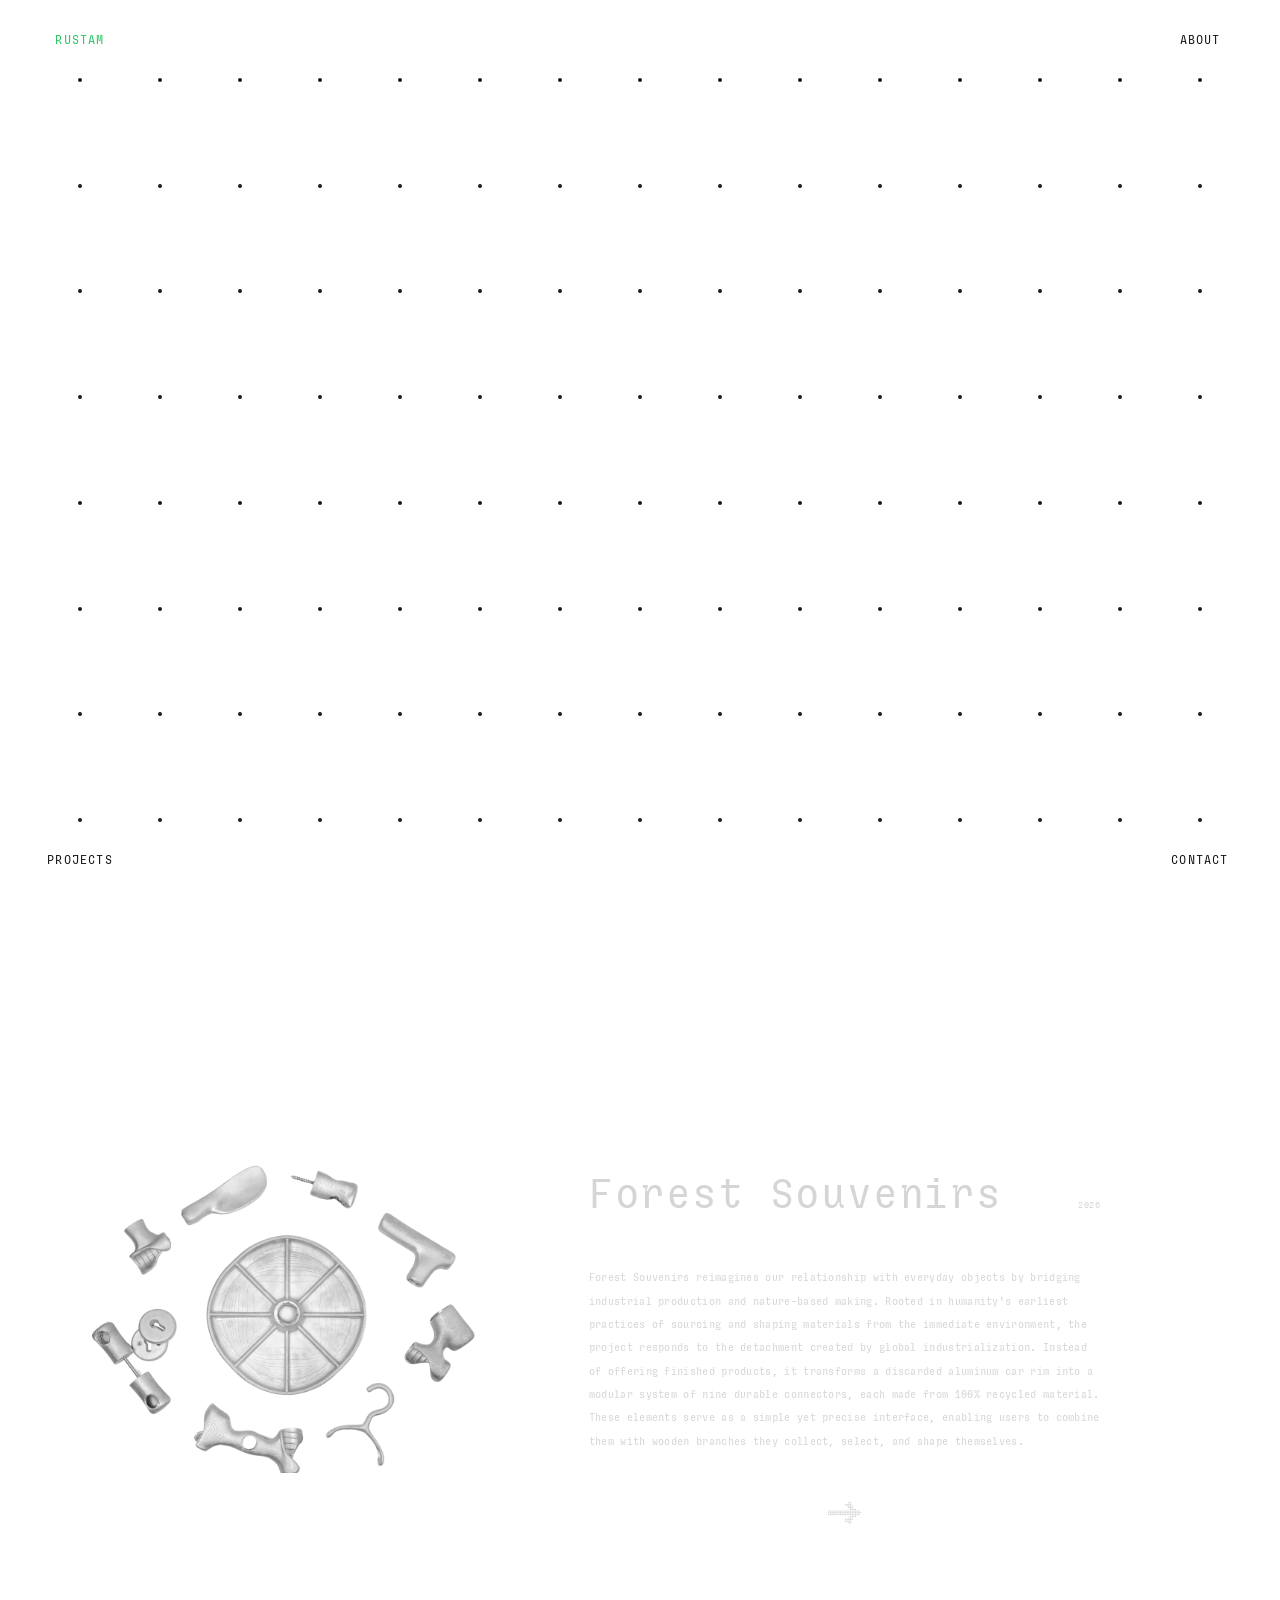
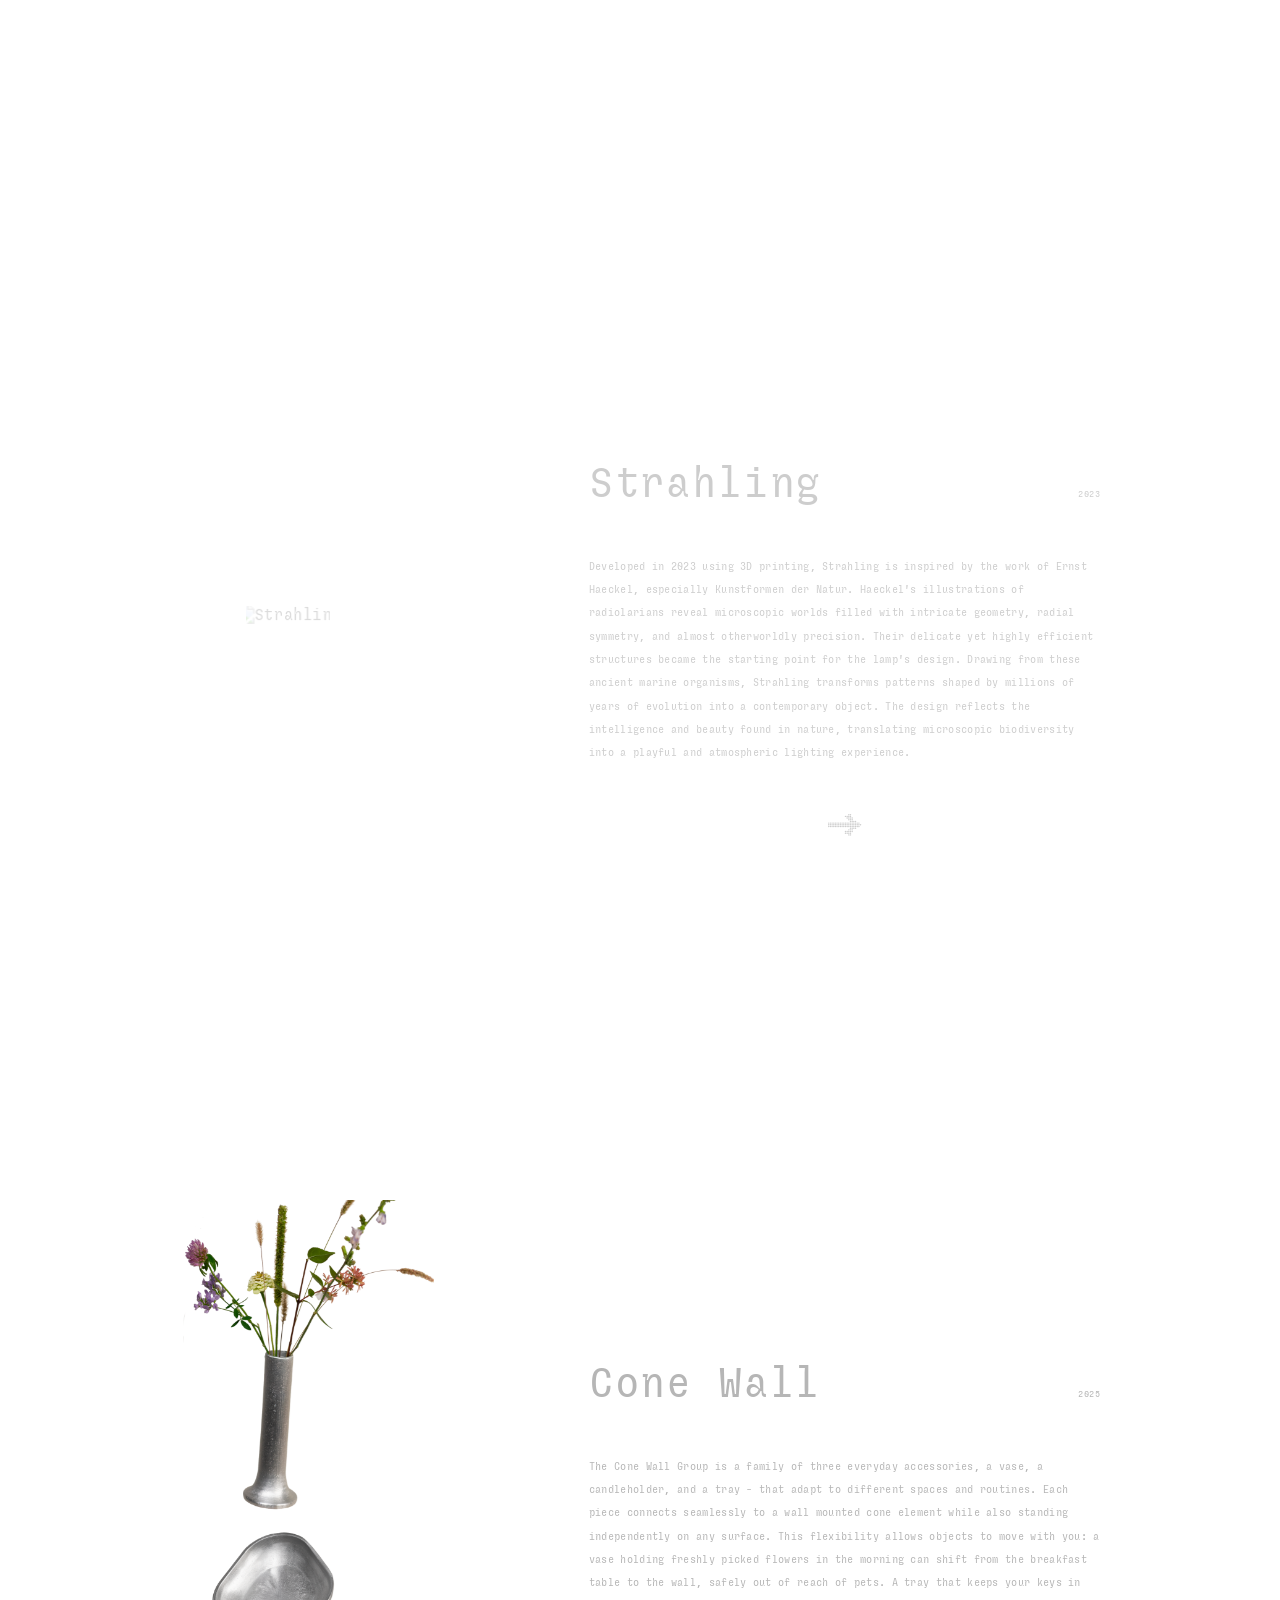
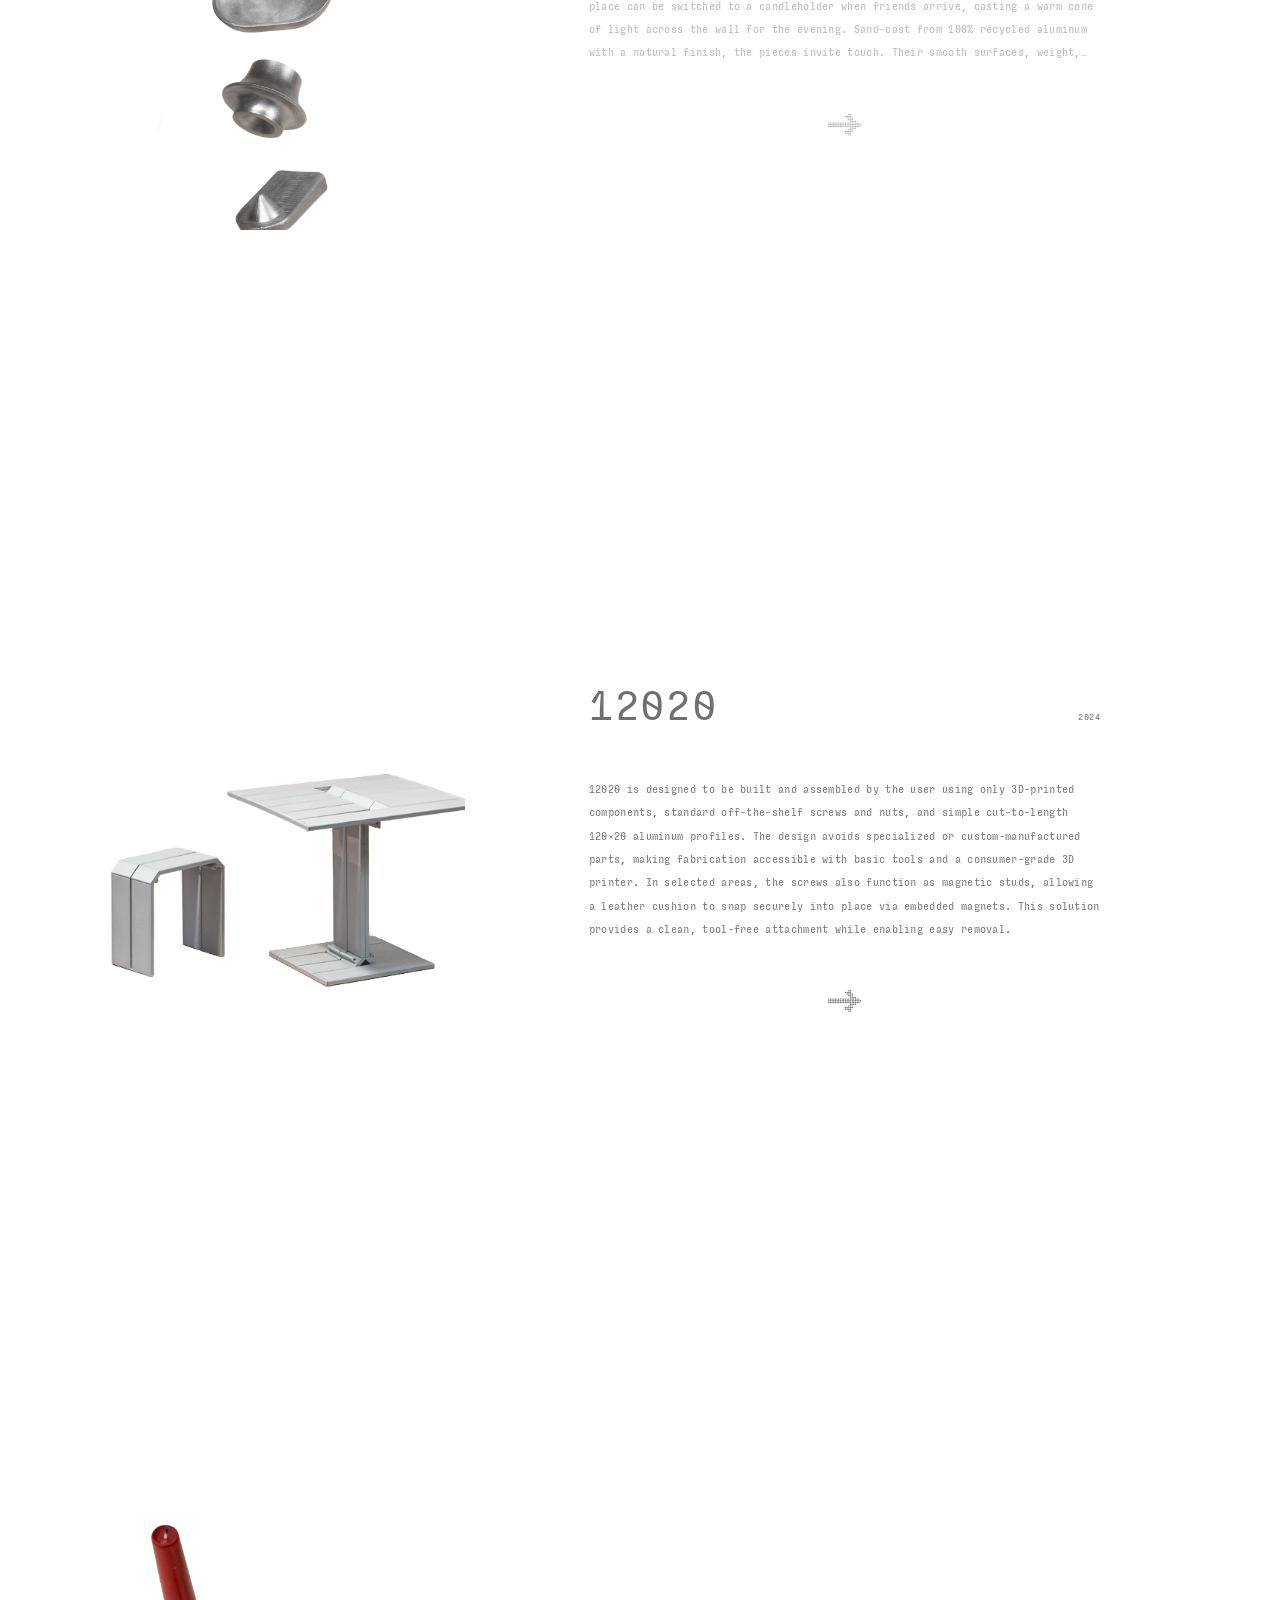
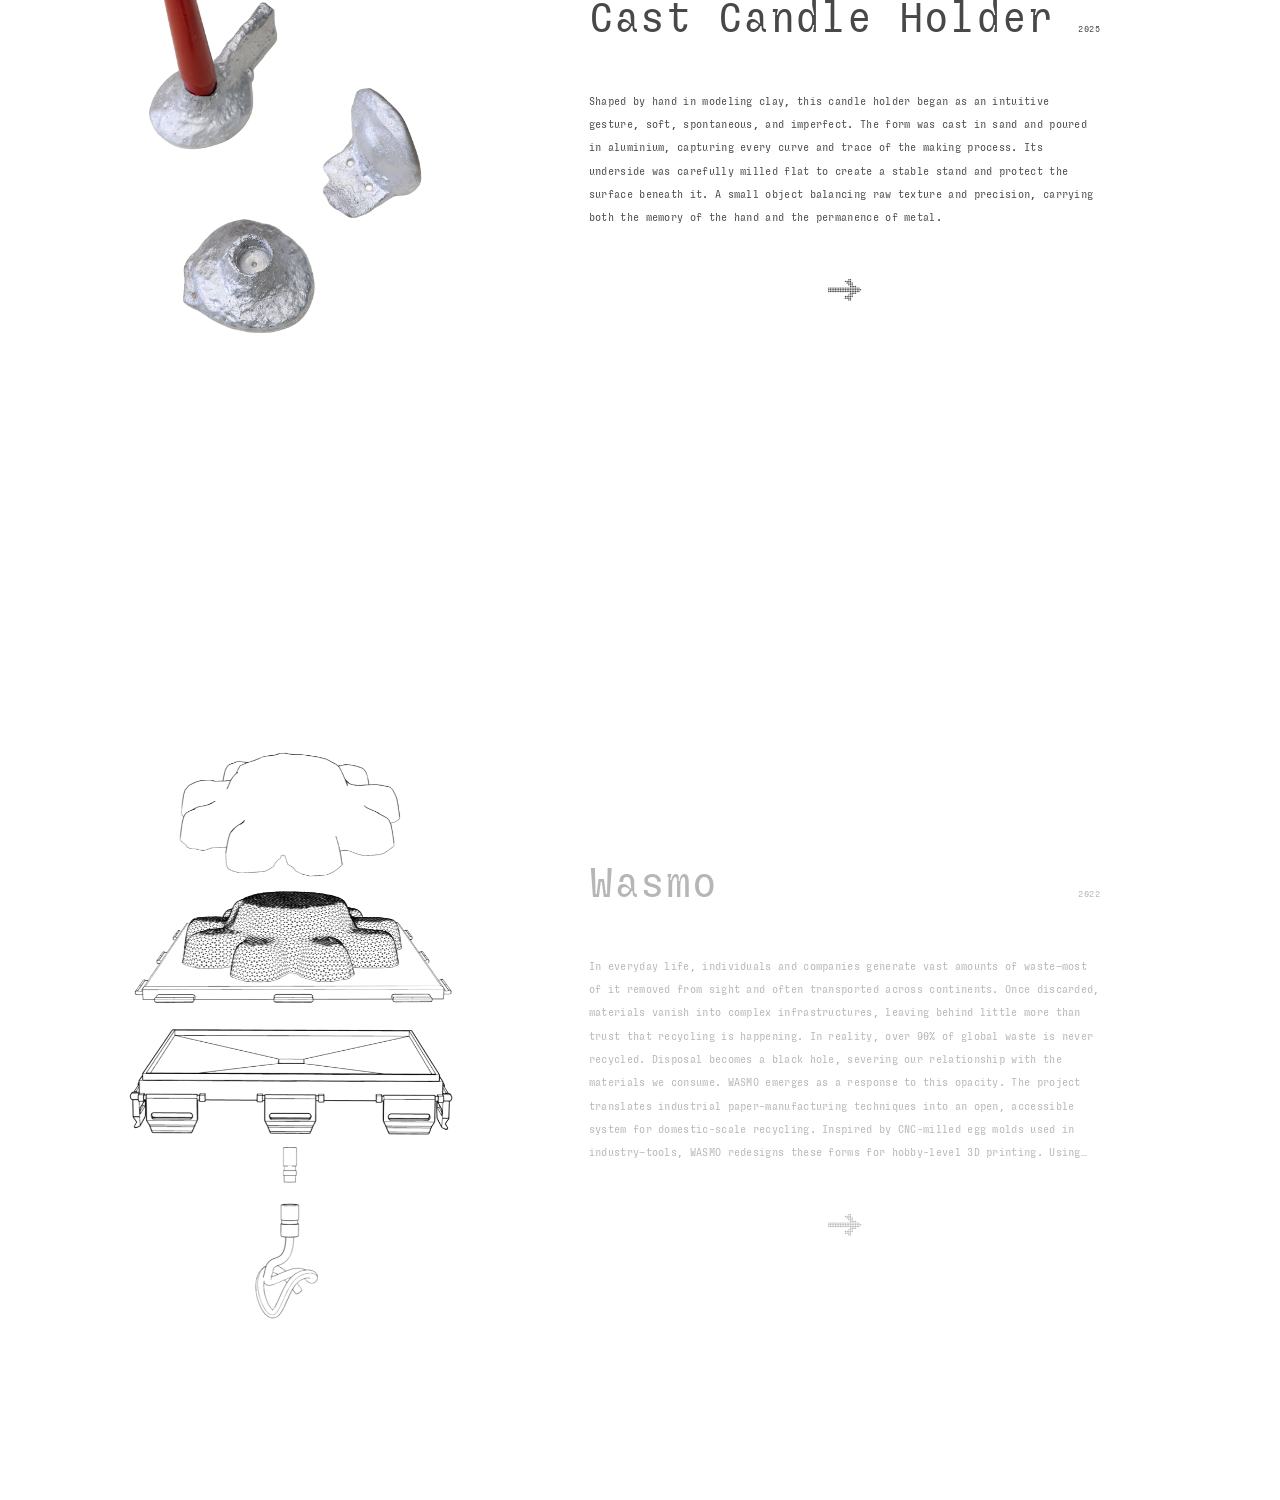
==== commit e66ee0d7: "Add green dot favicon (SVG) to all pages Co-Authored-By: Claude Sonnet 4.6 <noreply@anthropic.com>" ====
--- a/index.html
+++ b/index.html
@@ -4,6 +4,7 @@
   <meta charset="UTF-8">
   <meta name="viewport" content="width=device-width, initial-scale=1.0">
   <title>Rustam Faradschev — Product Design</title>
+  <link rel="icon" type="image/svg+xml" href="favicon.svg">
   <link rel="stylesheet" href="css/style.css">
   <style>
 
--- a/css/style.css
+++ b/css/style.css
@@ -1099,10 +1099,17 @@
     width: 80%;
   }
 
-  /* Projekte-Grid: 2 Spalten × N Zeilen — links Name+Jahr, rechts Icon */
+  /* Projekte-Grid: 2 Spalten, infinite scroll — grid-template-rows via JS */
   .projects-grid {
     grid-template-columns: repeat(2, 1fr);
-    grid-template-rows: repeat(6, 1fr);
+    overflow-y: scroll;
+    -webkit-overflow-scrolling: touch;
+    scrollbar-width: none;
+    pointer-events: all;
+  }
+
+  .projects-grid::-webkit-scrollbar {
+    display: none;
   }
 
   .project-label {
@@ -1140,6 +1147,97 @@
     width: 22px;
     height: 22px;
   }
+
+  /* === SLIDE 1 — Split-Layout aus 100vh-Käfig befreien === */
+  .slide.active.slide-1-split {
+    height: auto;
+    min-height: 100vh;
+    overflow-y: auto;
+    overflow-x: hidden;
+  }
+
+  .slide-1-left {
+    flex: none;
+    width: 100%;
+    height: auto;
+    overflow-y: visible;
+    padding: calc(var(--border) + 40px) var(--border) 0;
+    gap: 20px;
+  }
+
+  .slide-1-right {
+    flex: none;
+    width: 100%;
+    height: auto;
+    overflow-y: visible;
+    padding: var(--border) var(--border) calc(var(--border) + 40px);
+  }
+
+  .slide-1-right .project-title-large { font-size: clamp(16pt, 5vw, 34pt); }
+  .slide-1-right .project-year        { font-size: 10pt; }
+  .slide1-title-row                   { margin-bottom: 20px; }
+  .slide1-desc                        { font-size: 10pt; line-height: 1.8; }
+
+  /* === IMAGESHOW — Pfeile ausblenden, Auto-Cycle via JS === */
+  .slide-imgshow .imgshow-btn { display: none !important; }
+  .imgshow-display             { width: 100%; }
+
+  /* === DUAL-LAYOUT — kein min-height pro Panel === */
+  .slide.active.slide-dual {
+    overflow-y: auto;
+    padding: calc(var(--border) + 40px) 0 calc(var(--border) + 40px);
+  }
+
+  .slide-panel {
+    min-height: unset;
+    padding: 0 var(--border);
+  }
+
+  .slide-panel-img {
+    width: 100%;
+    height: auto;
+    max-height: 45vh;
+  }
+
+  /* === STACK-RIGHT — untereinander stapeln === */
+  .slide.active.slide-stack-right { overflow-y: auto; }
+
+  .sr-left {
+    height: auto;
+    overflow-y: visible;
+    padding: calc(var(--border) + 40px) var(--border) var(--border);
+  }
+
+  .sr-right {
+    flex: none;
+    width: 100%;
+    height: auto;
+    padding: 0 var(--border) calc(var(--border) + 40px);
+  }
+
+  .sr-right-img { max-height: 50vh; }
+
+  /* === TABLE-LAYOUT — statisches Raster auf Mobile === */
+  .slide-table-static {
+    display: flex;
+    flex-wrap: wrap;
+    align-items: center;
+    justify-content: center;
+    gap: 24px;
+    padding: calc(var(--border) + 40px) var(--border) calc(var(--border) + 40px);
+    overflow-y: auto;
+  }
+
+  .slide-table-static .table-img {
+    position: static;
+    width: 140px;
+    height: auto;
+  }
+
+  .slide-table-static .table-img:active {
+    transform: rotate(0deg) scale(1.15) !important;
+    box-shadow: 8px 16px 48px rgba(0,0,0,0.38);
+  }
 }
 
 /* === SLIDE DARK MODE (Slide 5 von forest-souvenirs) ===
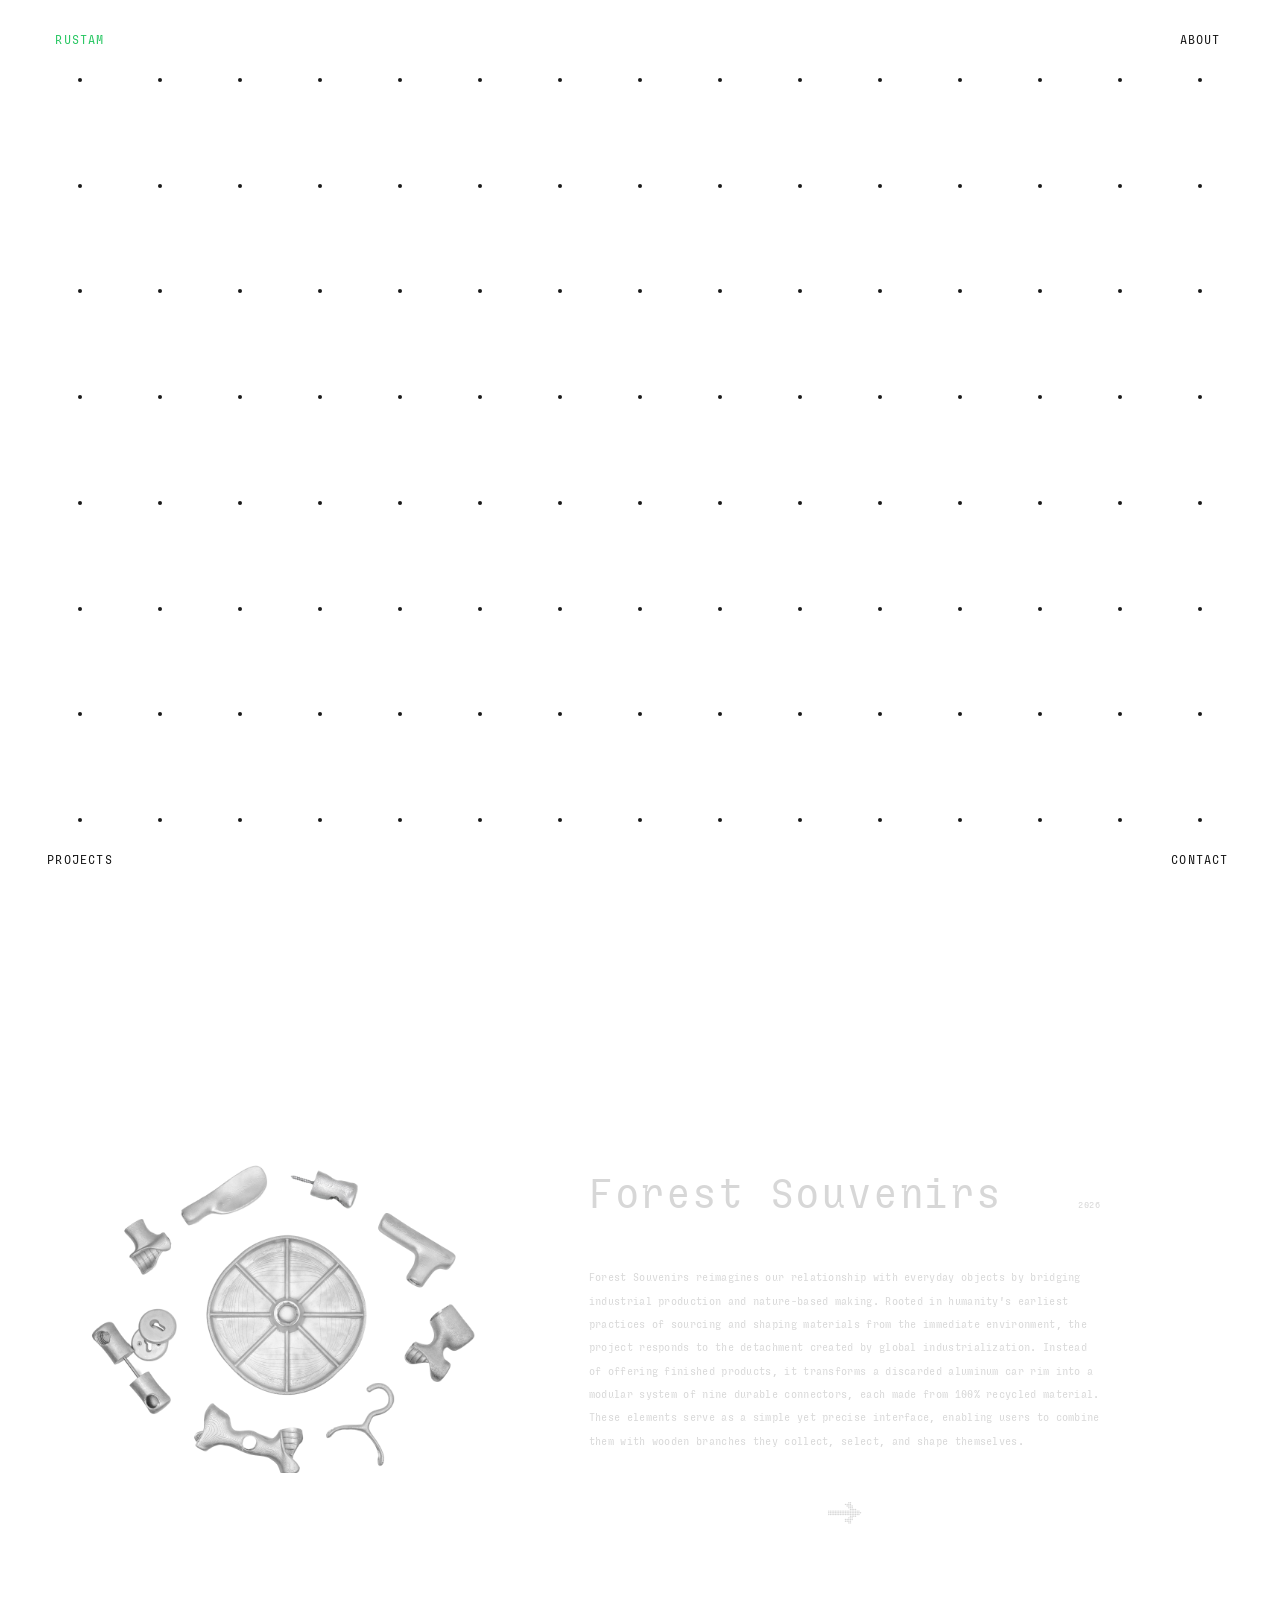
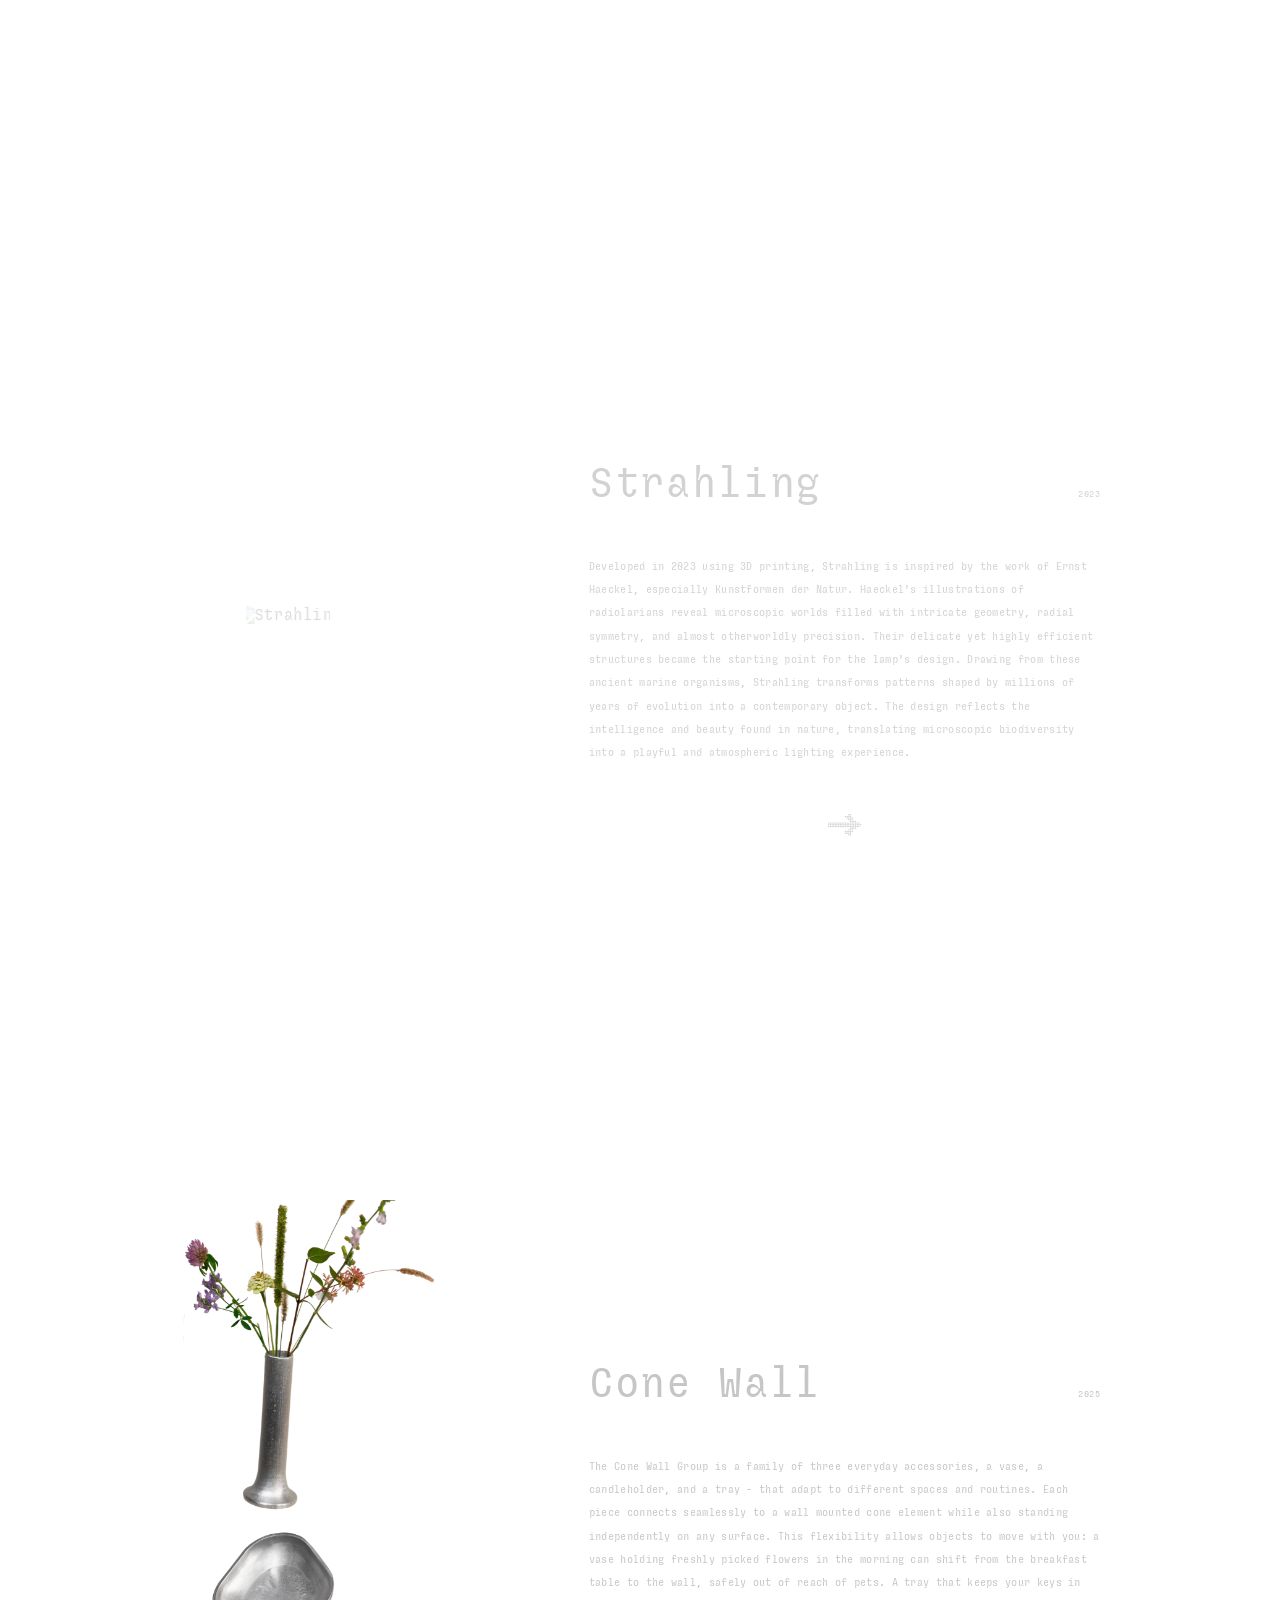
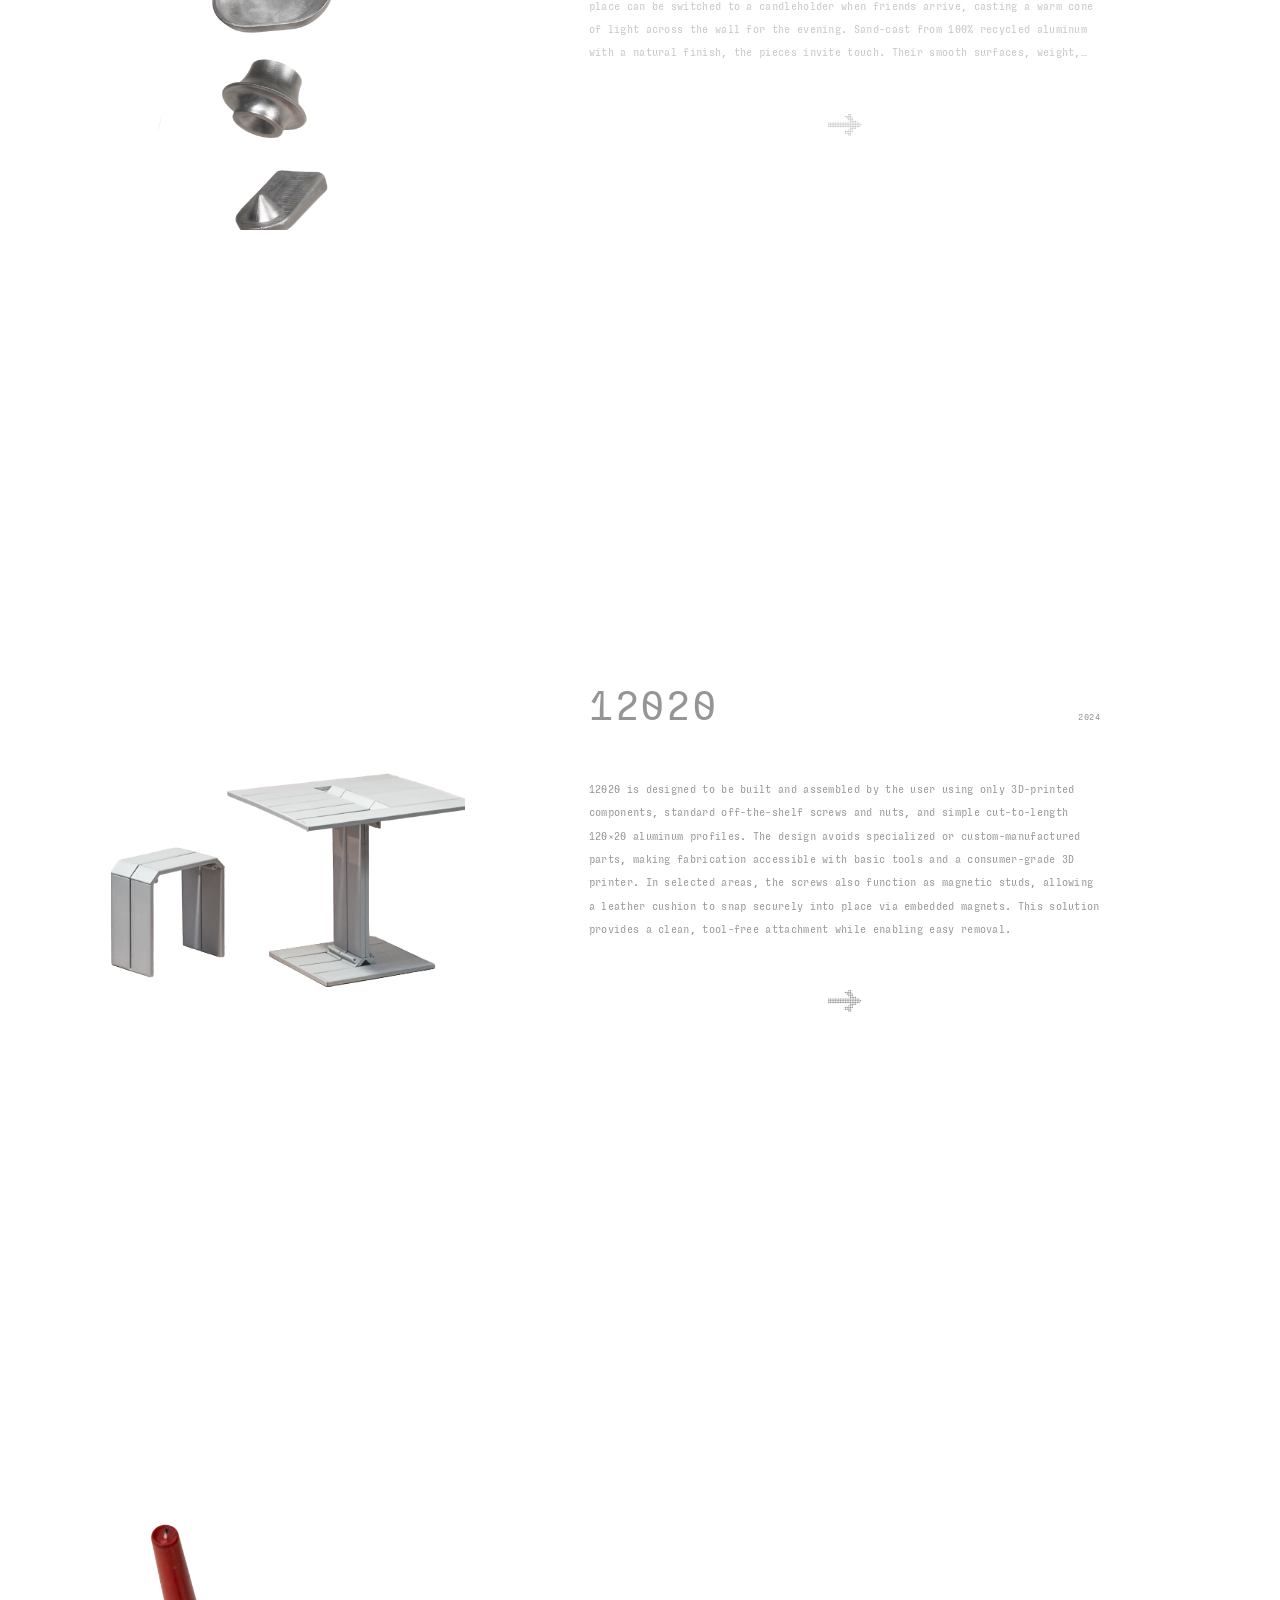
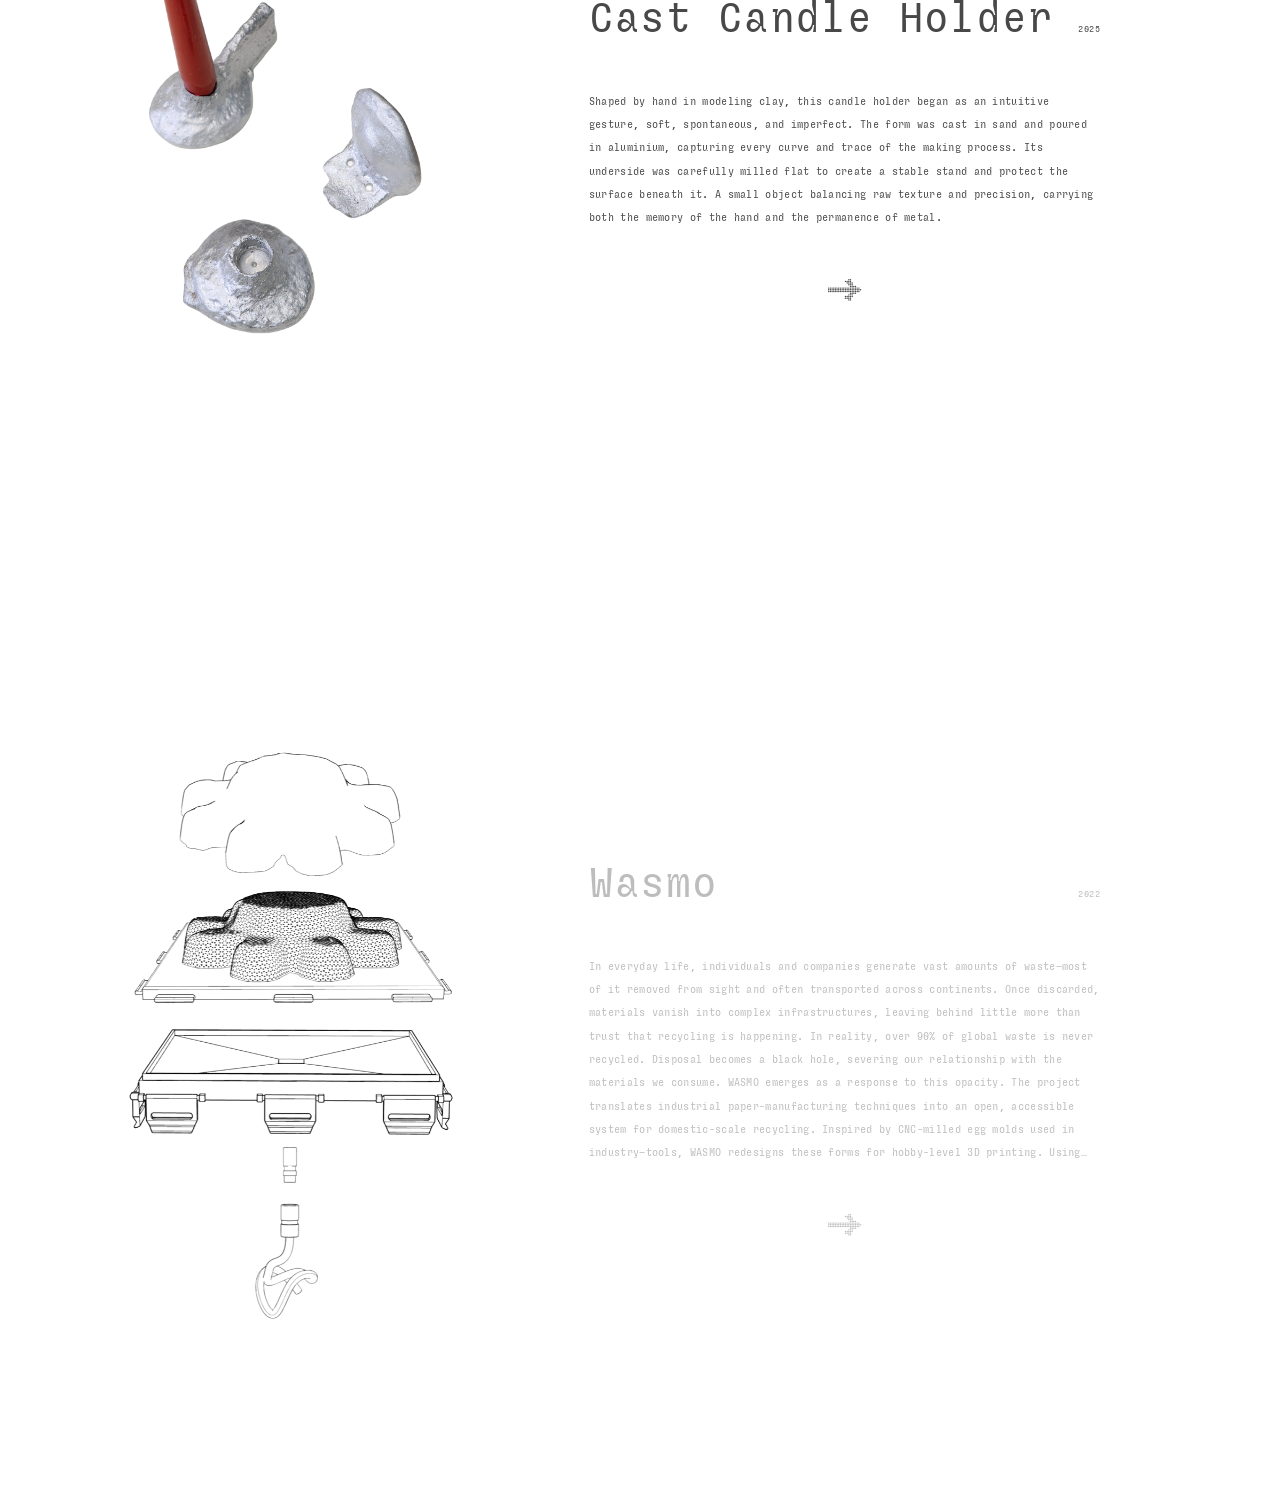
==== commit 5b56a0a8: "Make nav corner dots and pagination dots clickable; update email - nav-dots.js: corner dots (ABOUT, " ====
--- a/index.html
+++ b/index.html
@@ -623,5 +623,6 @@
     }, 640);
   })();
   </script>
+  <script src="js/nav-dots.js"></script>
 </body>
 </html>
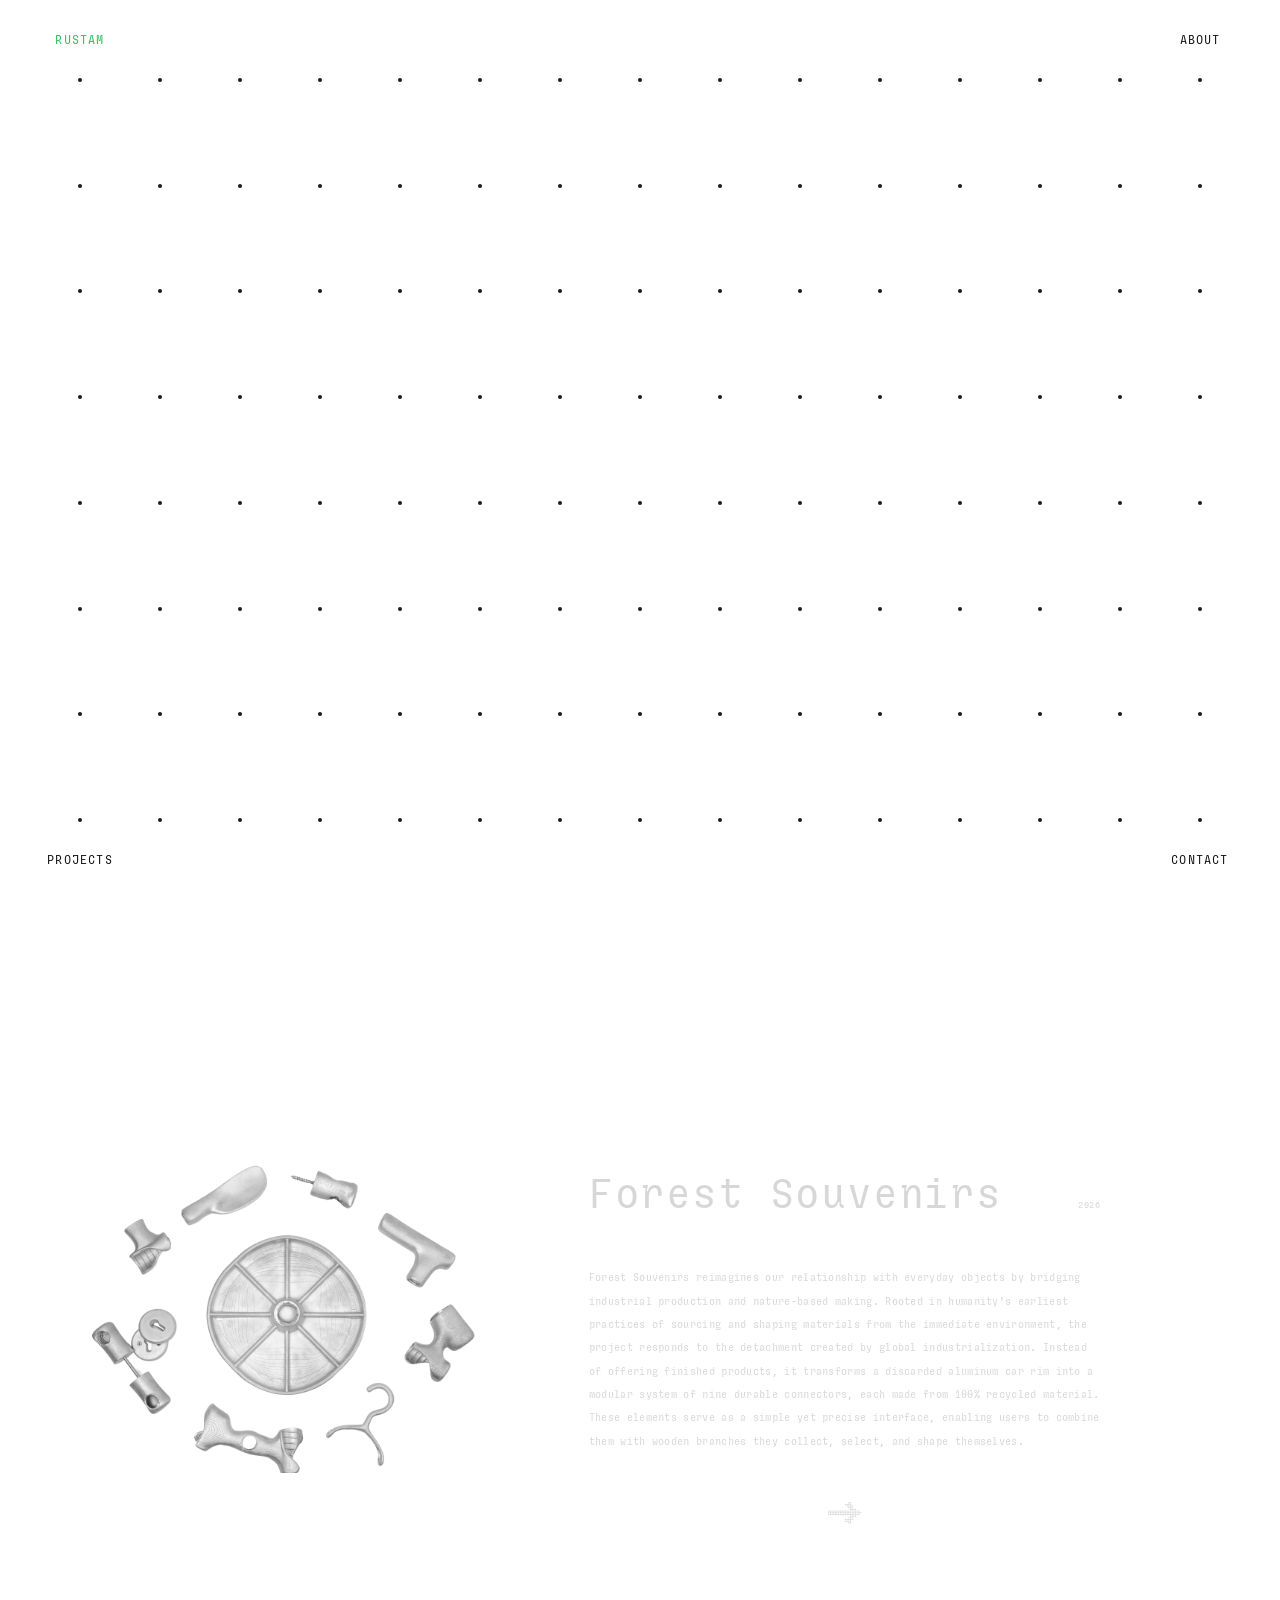
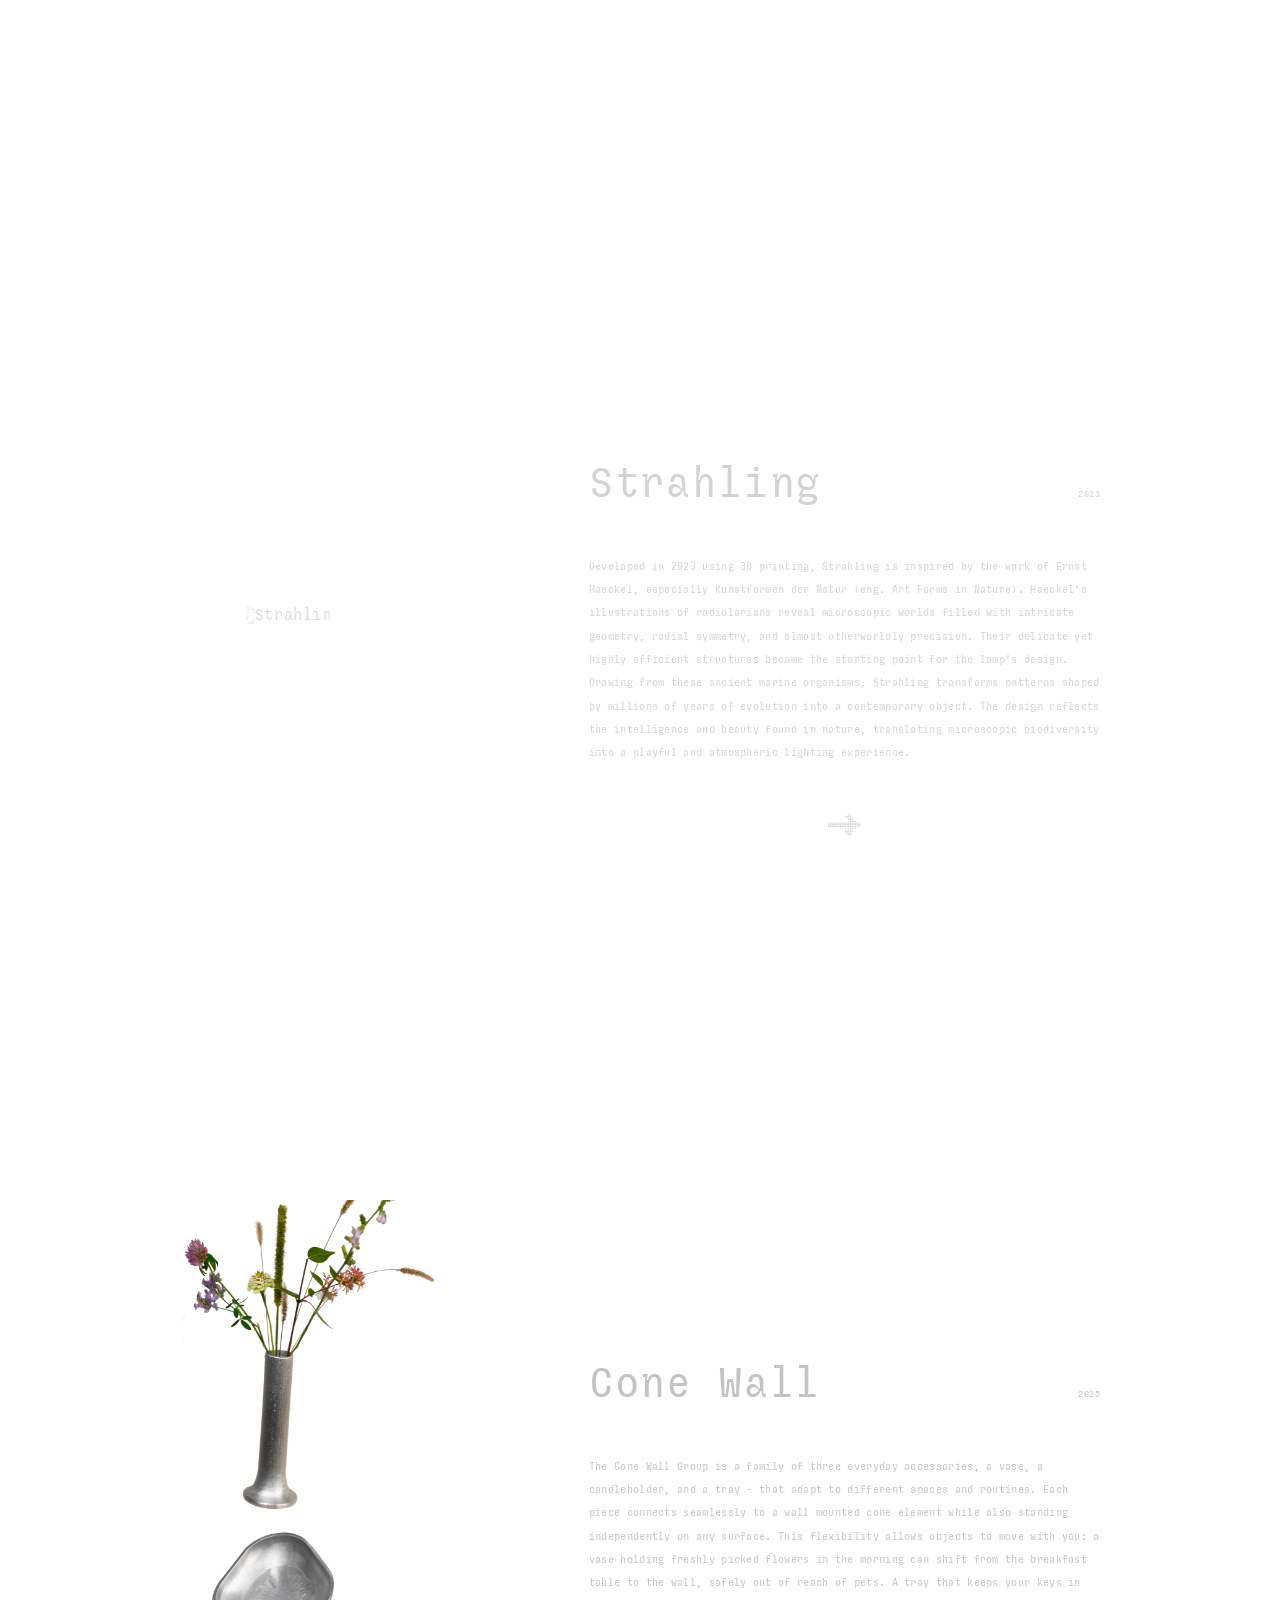
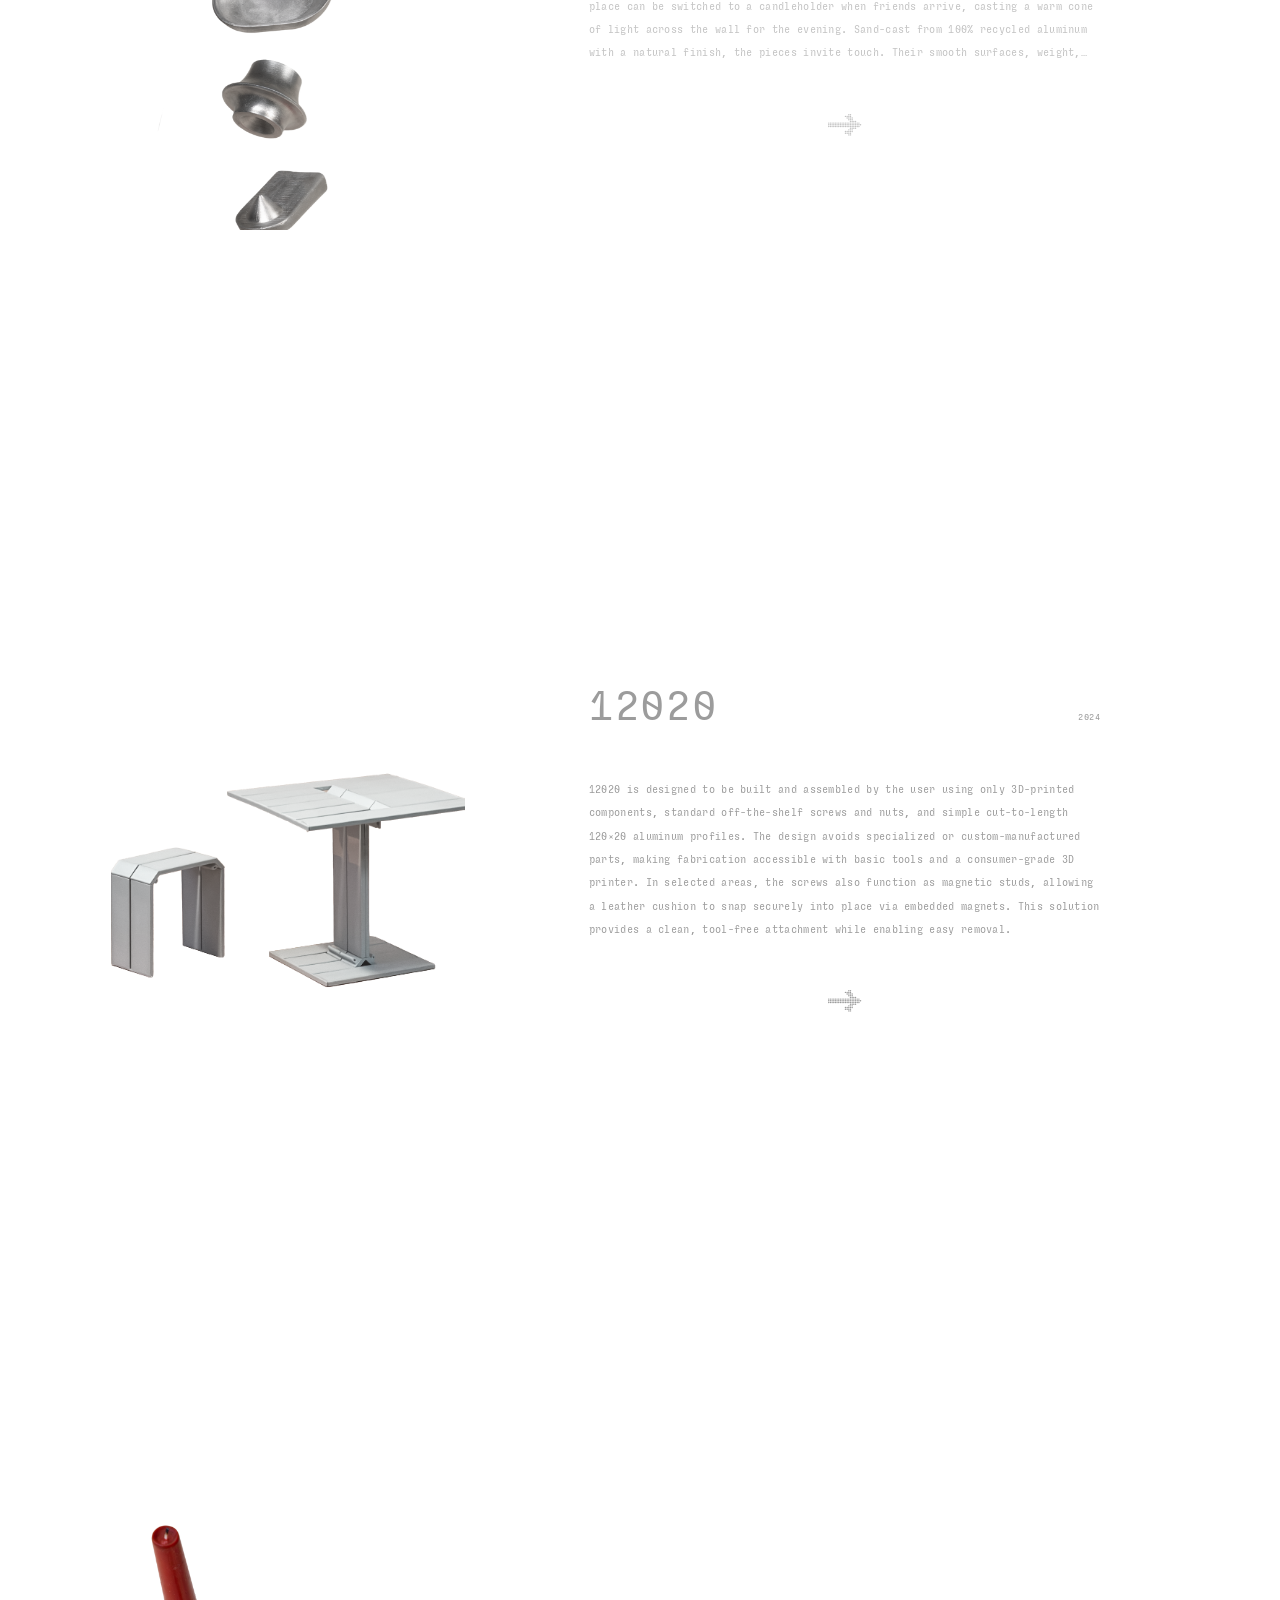
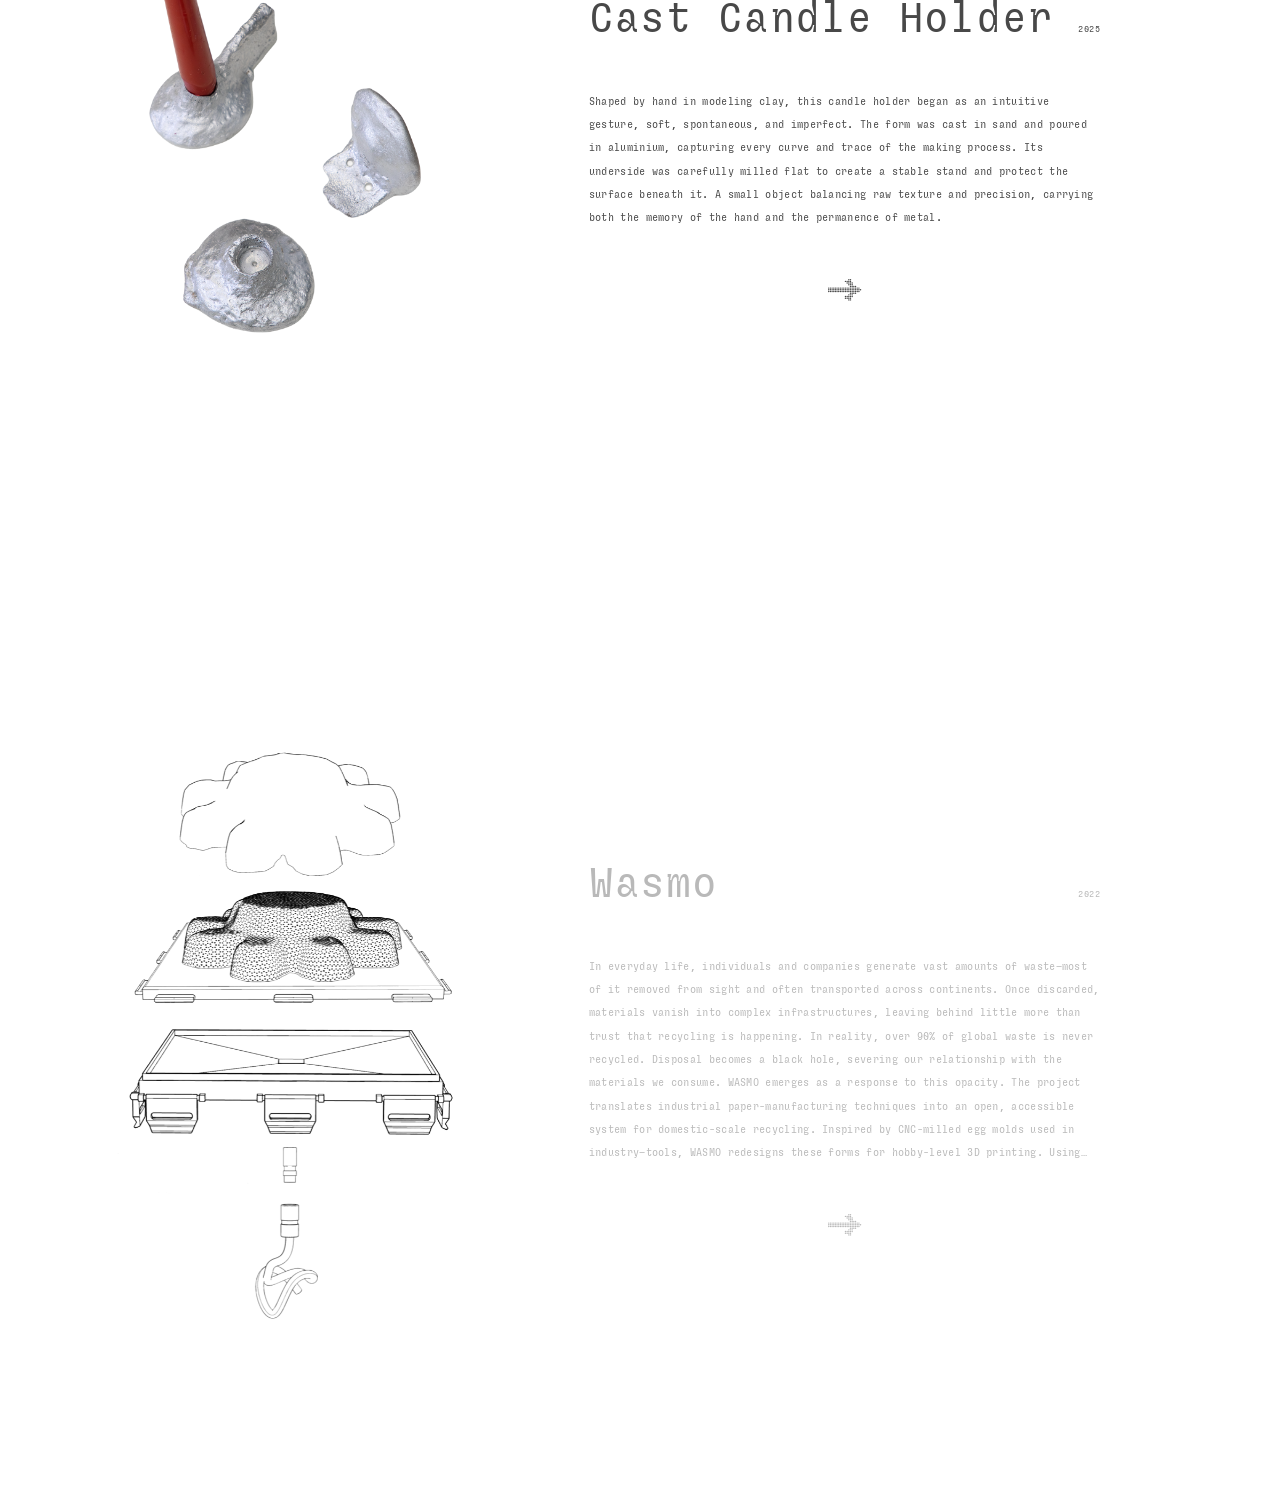
==== commit 6e2438c5: "Fix index.html splash/page-out dot x-positions to use BORDER_X=56 The inline buildDotGrid used BORDE" ====
--- a/index.html
+++ b/index.html
@@ -591,9 +591,10 @@
   // Splash + Page-Out: weiße Gitterpunkte generieren
   (function () {
     var isMobile = window.innerWidth <= 900;
-    var COLS   = isMobile ? 3  : 15;
-    var ROWS   = isMobile ? 7  : 8;
-    var BORDER = isMobile ? 40 : 80;
+    var COLS     = isMobile ? 3  : 15;
+    var ROWS     = isMobile ? 7  : 8;
+    var BORDER   = isMobile ? 40 : 80;
+    var BORDER_X = isMobile ? 56 : 80;
     var W = window.innerWidth;
     var H = window.innerHeight;
 
@@ -603,8 +604,8 @@
         for (var c = 0; c < COLS; c++) {
           var dot = document.createElement('div');
           dot.className = 'splash-dot';
-          dot.style.left = (BORDER + c * (W - 2 * BORDER) / Math.max(COLS - 1, 1)) + 'px';
-          dot.style.top  = (BORDER + r * (H - 2 * BORDER) / Math.max(ROWS - 1, 1)) + 'px';
+          dot.style.left = (BORDER_X + c * (W - 2 * BORDER_X) / Math.max(COLS - 1, 1)) + 'px';
+          dot.style.top  = (BORDER   + r * (H - 2 * BORDER)   / Math.max(ROWS - 1, 1)) + 'px';
           frag.appendChild(dot);
         }
       }
--- a/css/style.css
+++ b/css/style.css
@@ -509,6 +509,52 @@
   flex-shrink: 0;
 }
 
+.sr-left-caption {
+  font-size: var(--fs-nav);
+  letter-spacing: 0.08em;
+  color: var(--color-text);
+  opacity: 0.5;
+  text-align: center;
+  margin-top: -8px;
+}
+
+/* sr-left als Auto-Slideshow */
+.slide-stack-right--slideshow .sr-left {
+  overflow: hidden;
+  position: relative;
+}
+
+.sr-slideshow-img {
+  position: absolute;
+  top: 50%;
+  left: 50%;
+  transform: translate(-50%, -50%);
+  max-width: calc(90% - 2 * var(--border));
+  max-height: calc(90vh - 2 * var(--border));
+  object-fit: contain;
+  opacity: 0;
+  transition: opacity 0.5s ease;
+}
+
+.sr-slideshow-img.active {
+  opacity: 1;
+}
+
+.slide-stack-right--slideshow .sr-left-caption {
+  position: absolute;
+  top: var(--border);
+  left: 50%;
+  transform: translateX(-50%);
+  margin: 0;
+  opacity: 0;
+  white-space: nowrap;
+  transition: opacity 0.5s ease;
+}
+
+.slide-stack-right--slideshow .sr-left-caption.active {
+  opacity: 0.5;
+}
+
 .sr-right {
   flex: 0 0 65%;
   height: 100vh;
@@ -533,6 +579,11 @@
   height: 100%;
   max-height: calc(100vh - 2 * var(--border));
   object-fit: contain;
+}
+
+[data-project="strahling"]#slide-1 .slide1-img {
+  width: 85%;
+  align-self: center;
 }
 
 [data-project="strahling"]#slide-3 .slide-centered-img {
@@ -674,6 +725,25 @@
 
 .imgshow-prev:hover {
   transform: scaleX(-1) translateX(10px);
+}
+
+
+.imgshow-caption {
+  position: absolute;
+  bottom: 0;
+  left: 50%;
+  transform: translateX(-50%);
+  font-size: var(--fs-nav);
+  letter-spacing: 0.08em;
+  color: var(--color-text);
+  opacity: 0;
+  white-space: nowrap;
+  pointer-events: none;
+  transition: opacity 0.3s ease;
+}
+
+.imgshow-caption.active {
+  opacity: 0.5;
 }
 
 .slide.active.slide-table {
@@ -1201,11 +1271,36 @@
 
   /* === STACK-RIGHT — untereinander stapeln === */
   .slide.active.slide-stack-right { overflow-y: auto; }
+  .slide.active.slide-stack-right--slideshow { overflow: hidden; flex-direction: column; }
 
   .sr-left {
     height: auto;
     overflow-y: visible;
     padding: calc(var(--border) + 40px) var(--border) var(--border);
+  }
+
+  .slide-stack-right--slideshow .sr-left {
+    display: grid;
+    align-items: center;
+    justify-items: center;
+    height: 55vh;
+    flex-shrink: 0;
+    padding: var(--border);
+    overflow: hidden;
+    position: relative;
+  }
+
+  .slide-stack-right--slideshow .sr-left .sr-slideshow-img {
+    grid-column: 1;
+    grid-row: 1;
+    position: static;
+    top: auto;
+    left: auto;
+    transform: none;
+    width: auto;
+    height: auto;
+    max-width: 100%;
+    max-height: calc(55vh - 2 * var(--border));
   }
 
   .sr-right {
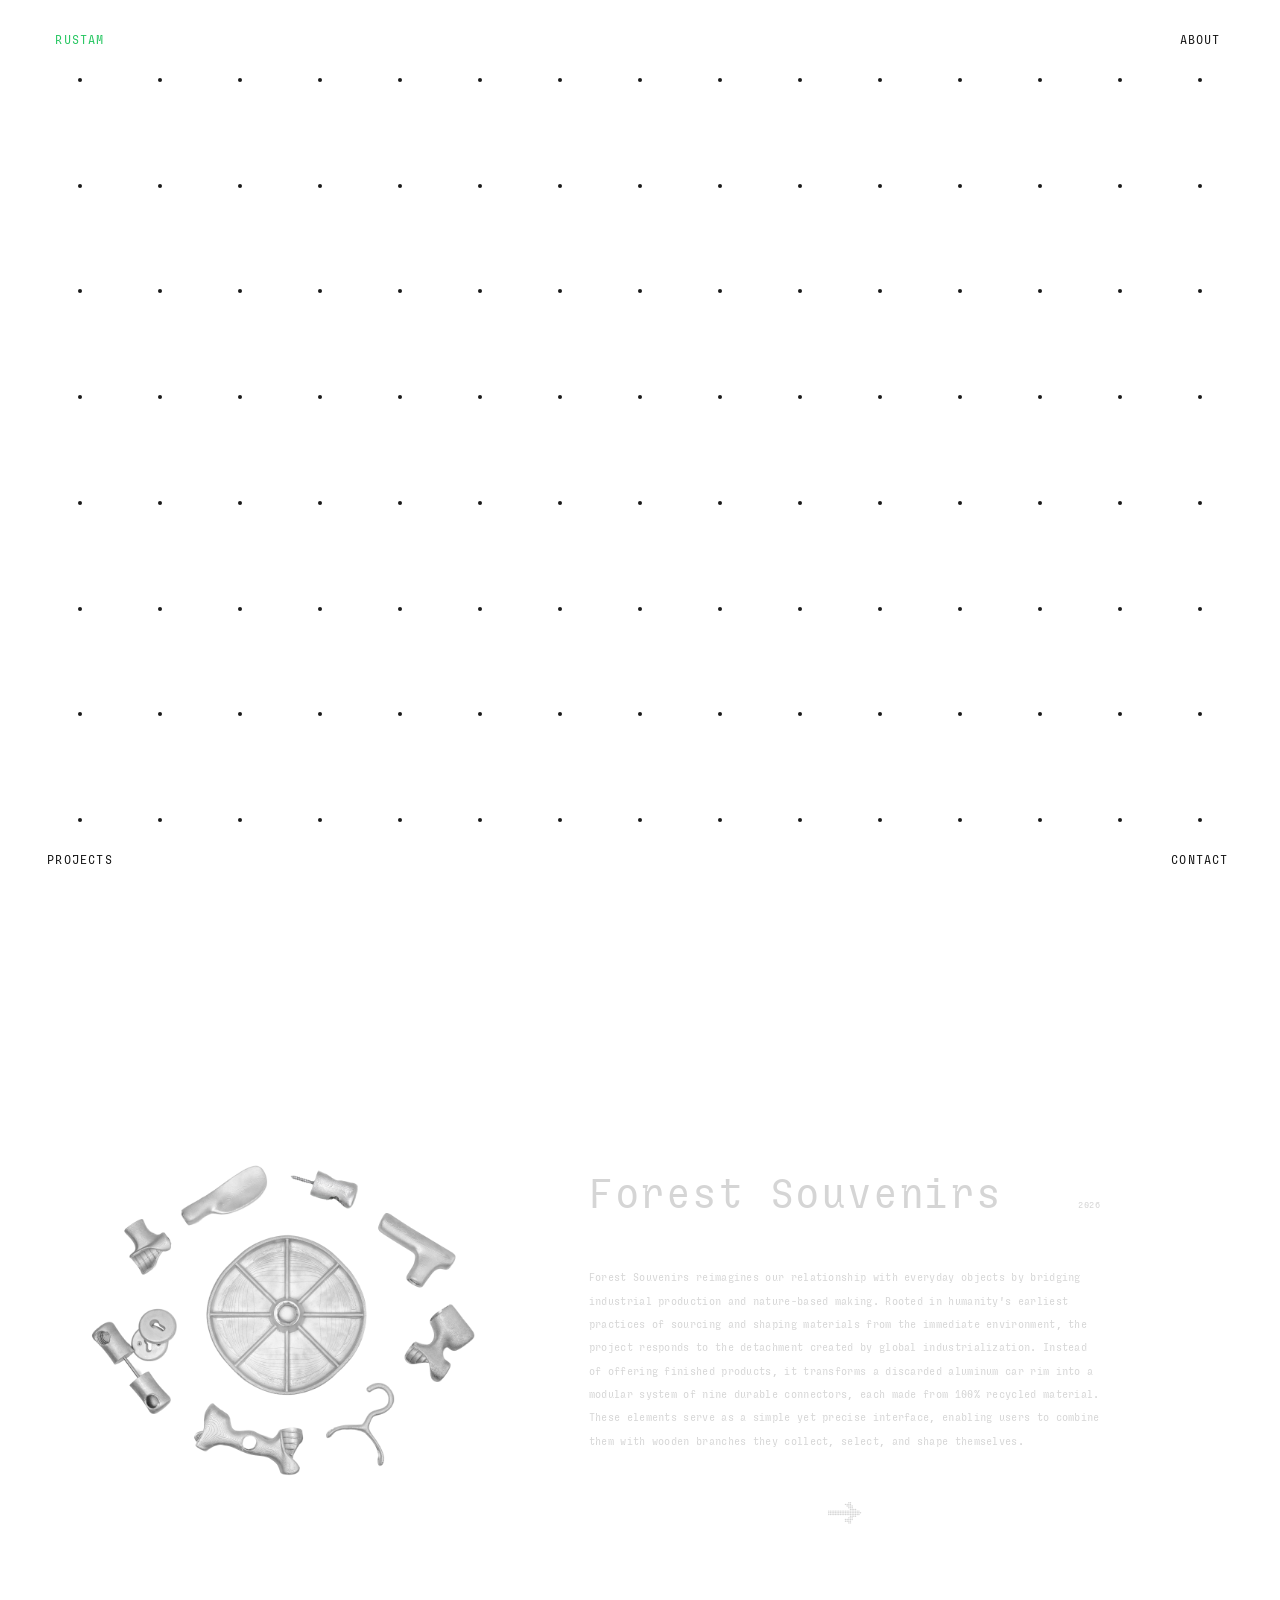
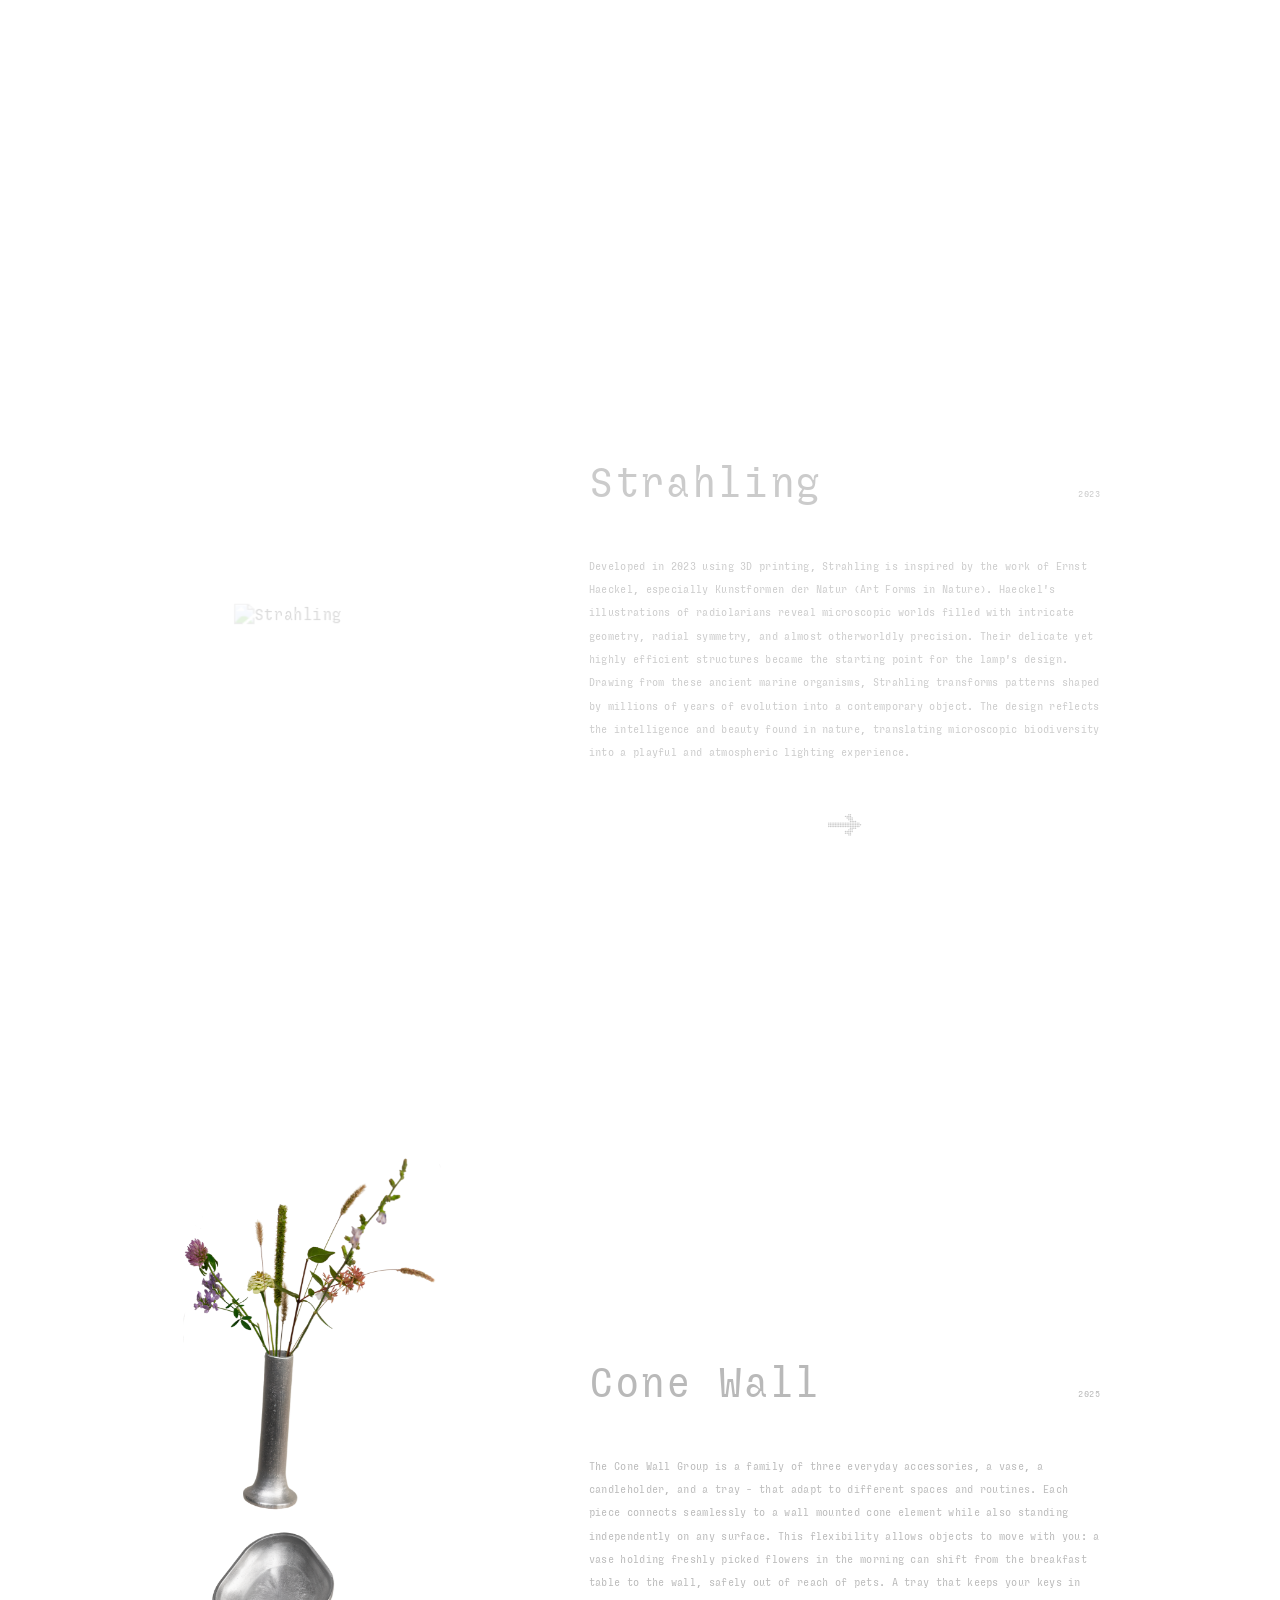
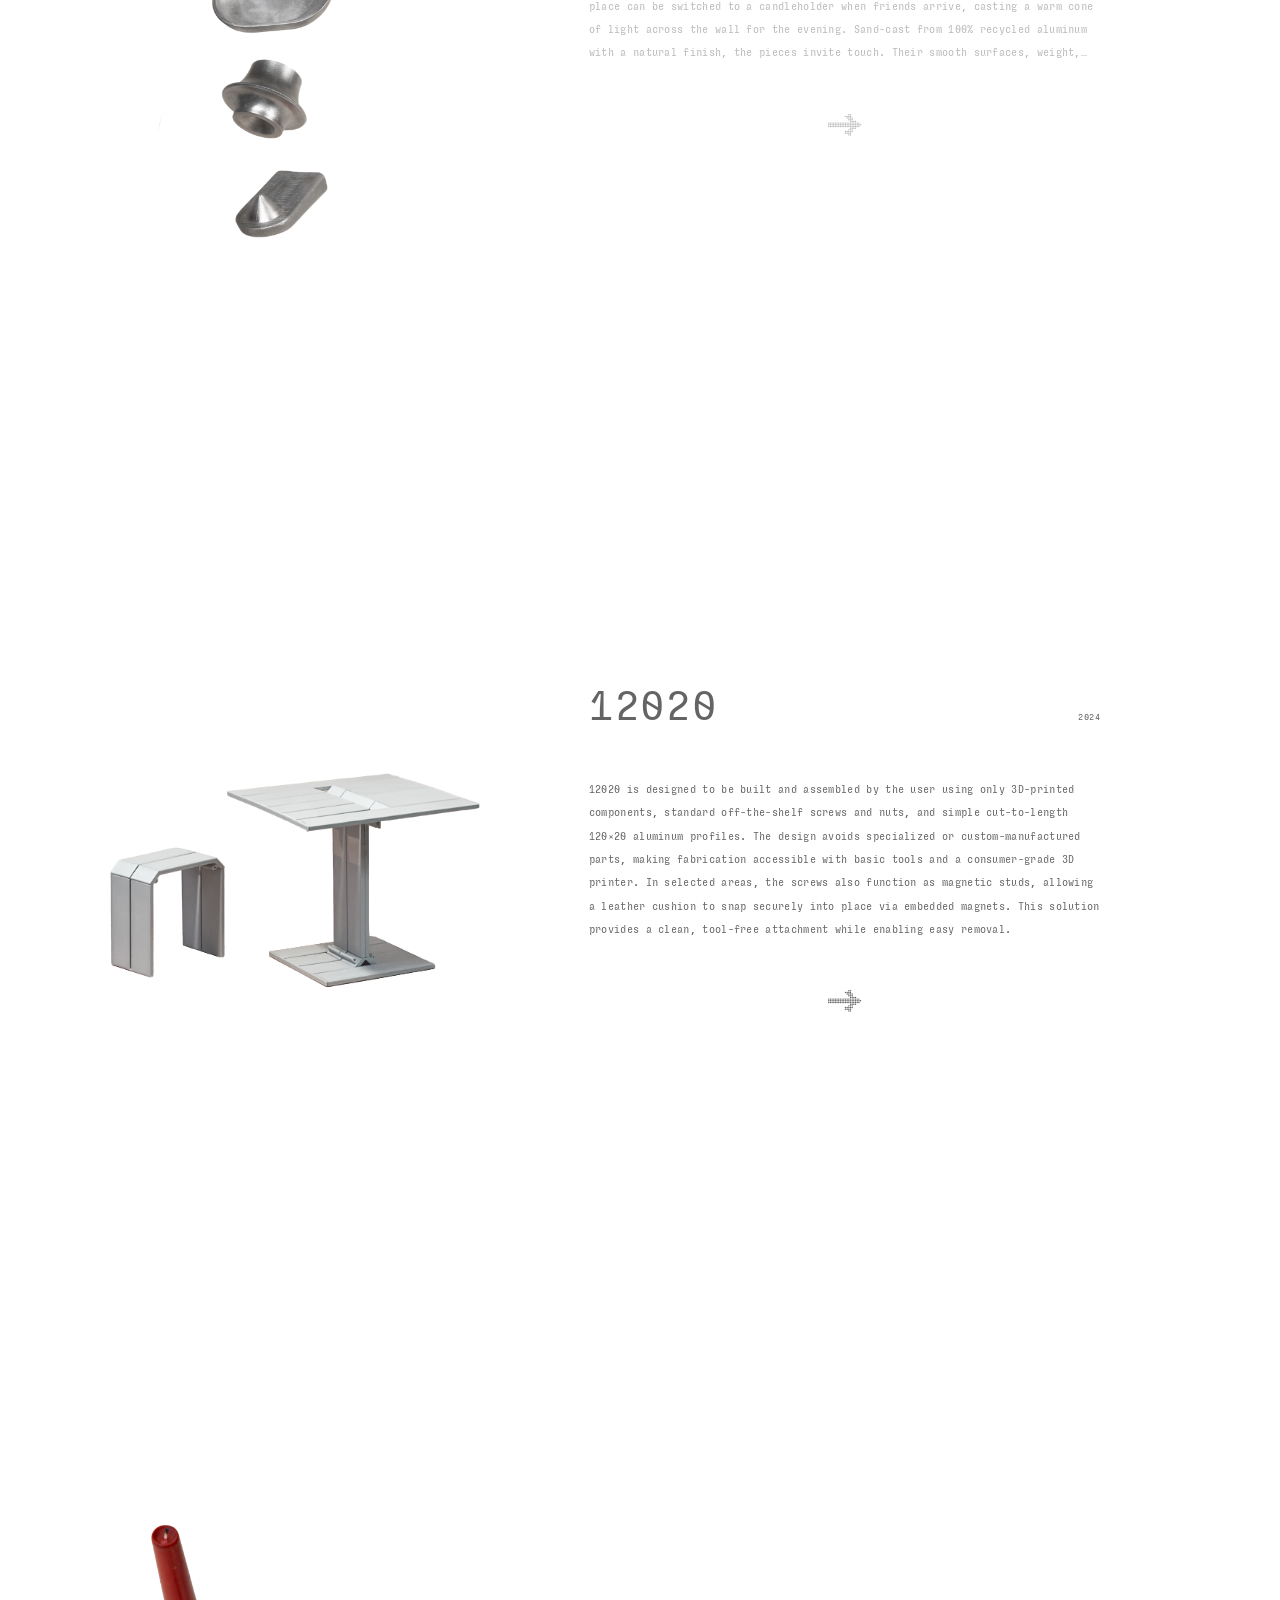
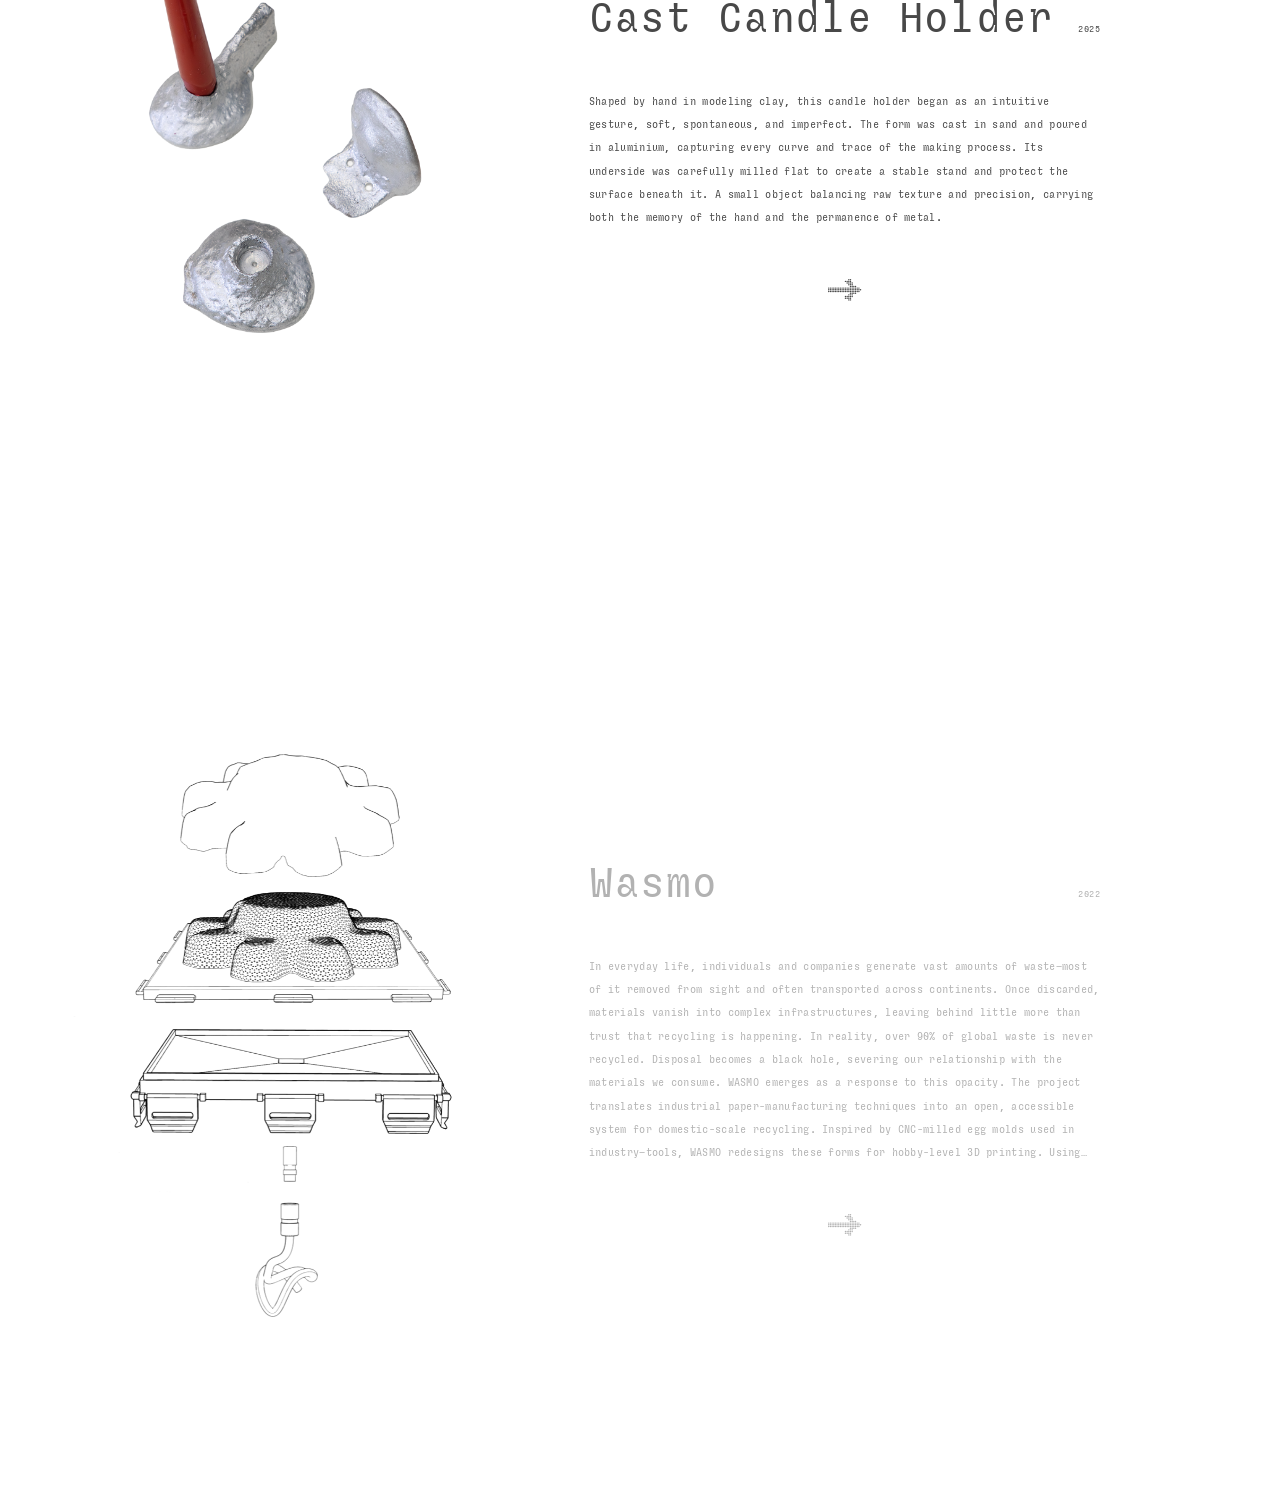
==== commit 1e585b8e: "Bilder-Clipping auf Index beheben overflow:hidden von .proj-img-wrap zu .proj-image verschoben. Das " ====
--- a/index.html
+++ b/index.html
@@ -35,14 +35,14 @@
       align-items: center;
       justify-content: center;
       padding: 8vh 4%;
+      overflow: hidden;
       opacity: 0;
       will-change: transform, opacity;
       transition: opacity 0.65s cubic-bezier(0.25, 0.46, 0.45, 0.94);
     }
 
-    /* Wrapper: clippt Ken Burns + Hover-Scale */
+    /* Wrapper: Ken Burns + Hover-Scale */
     .proj-img-wrap {
-      overflow: hidden;
       display: flex;
       align-items: center;
       justify-content: center;
--- a/css/style.css
+++ b/css/style.css
@@ -1133,8 +1133,8 @@
 @media (max-width: 900px) {
   :root {
     --border: 40px;
-    --fs-title: 24pt;
-    --fs-large: 16pt;
+    --fs-title: 22px;
+    --fs-large: 17px;
   }
 
   /* Slide-Layout stapeln */
@@ -1161,6 +1161,23 @@
     flex-direction: column;
     gap: 30px;
     padding-top: 30px;
+  }
+
+  .about-shield {
+    background: none;
+    padding: 0;
+  }
+
+  /* === CONTACT — zentriert, kein Hintergrundrechteck === */
+  .contact-shield {
+    background: none;
+    padding: 0;
+    align-items: center;
+    gap: 32px;
+  }
+
+  .contact-line {
+    text-align: center;
   }
 
   .about-portrait {
@@ -1243,10 +1260,10 @@
     padding: var(--border) var(--border) calc(var(--border) + 40px);
   }
 
-  .slide-1-right .project-title-large { font-size: clamp(16pt, 5vw, 34pt); }
-  .slide-1-right .project-year        { font-size: 10pt; }
+  .slide-1-right .project-title-large { font-size: clamp(18px, 5vw, 34px); }
+  .slide-1-right .project-year        { font-size: 13px; }
   .slide1-title-row                   { margin-bottom: 20px; }
-  .slide1-desc                        { font-size: 10pt; line-height: 1.8; }
+  .slide1-desc                        { font-size: 13px; line-height: 1.8; }
 
   /* === IMAGESHOW — Pfeile ausblenden, Auto-Cycle via JS === */
   .slide-imgshow .imgshow-btn { display: none !important; }
@@ -1312,6 +1329,13 @@
 
   .sr-right-img { max-height: 50vh; }
 
+  /* === STRAHLING — Querformat-Bilder auf Mobile volle Breite === */
+  [data-project="strahling"]#slide-3 .slide-centered-img,
+  [data-project="strahling"]#slide-4 .slide-centered-img {
+    width: 100%;
+    max-height: unset;
+  }
+
   /* === TABLE-LAYOUT — statisches Raster auf Mobile === */
   .slide-table-static {
     display: flex;
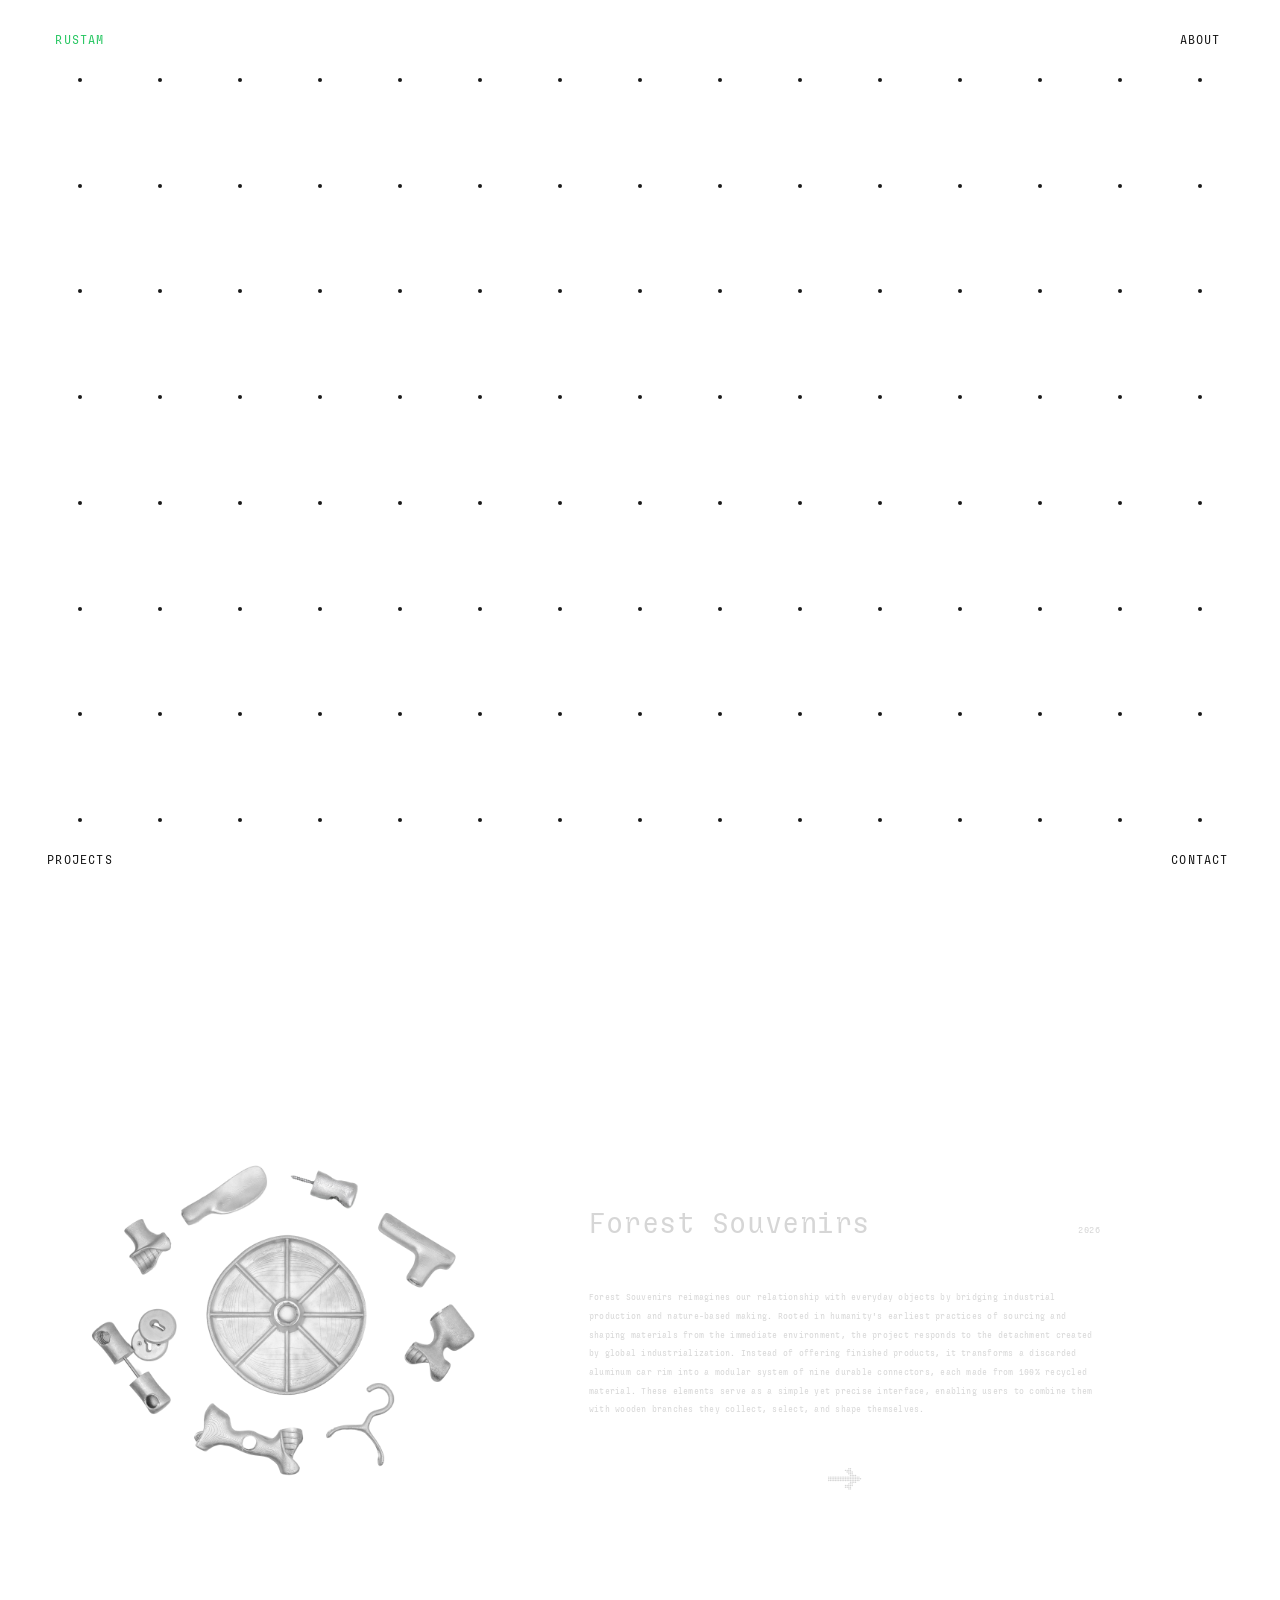
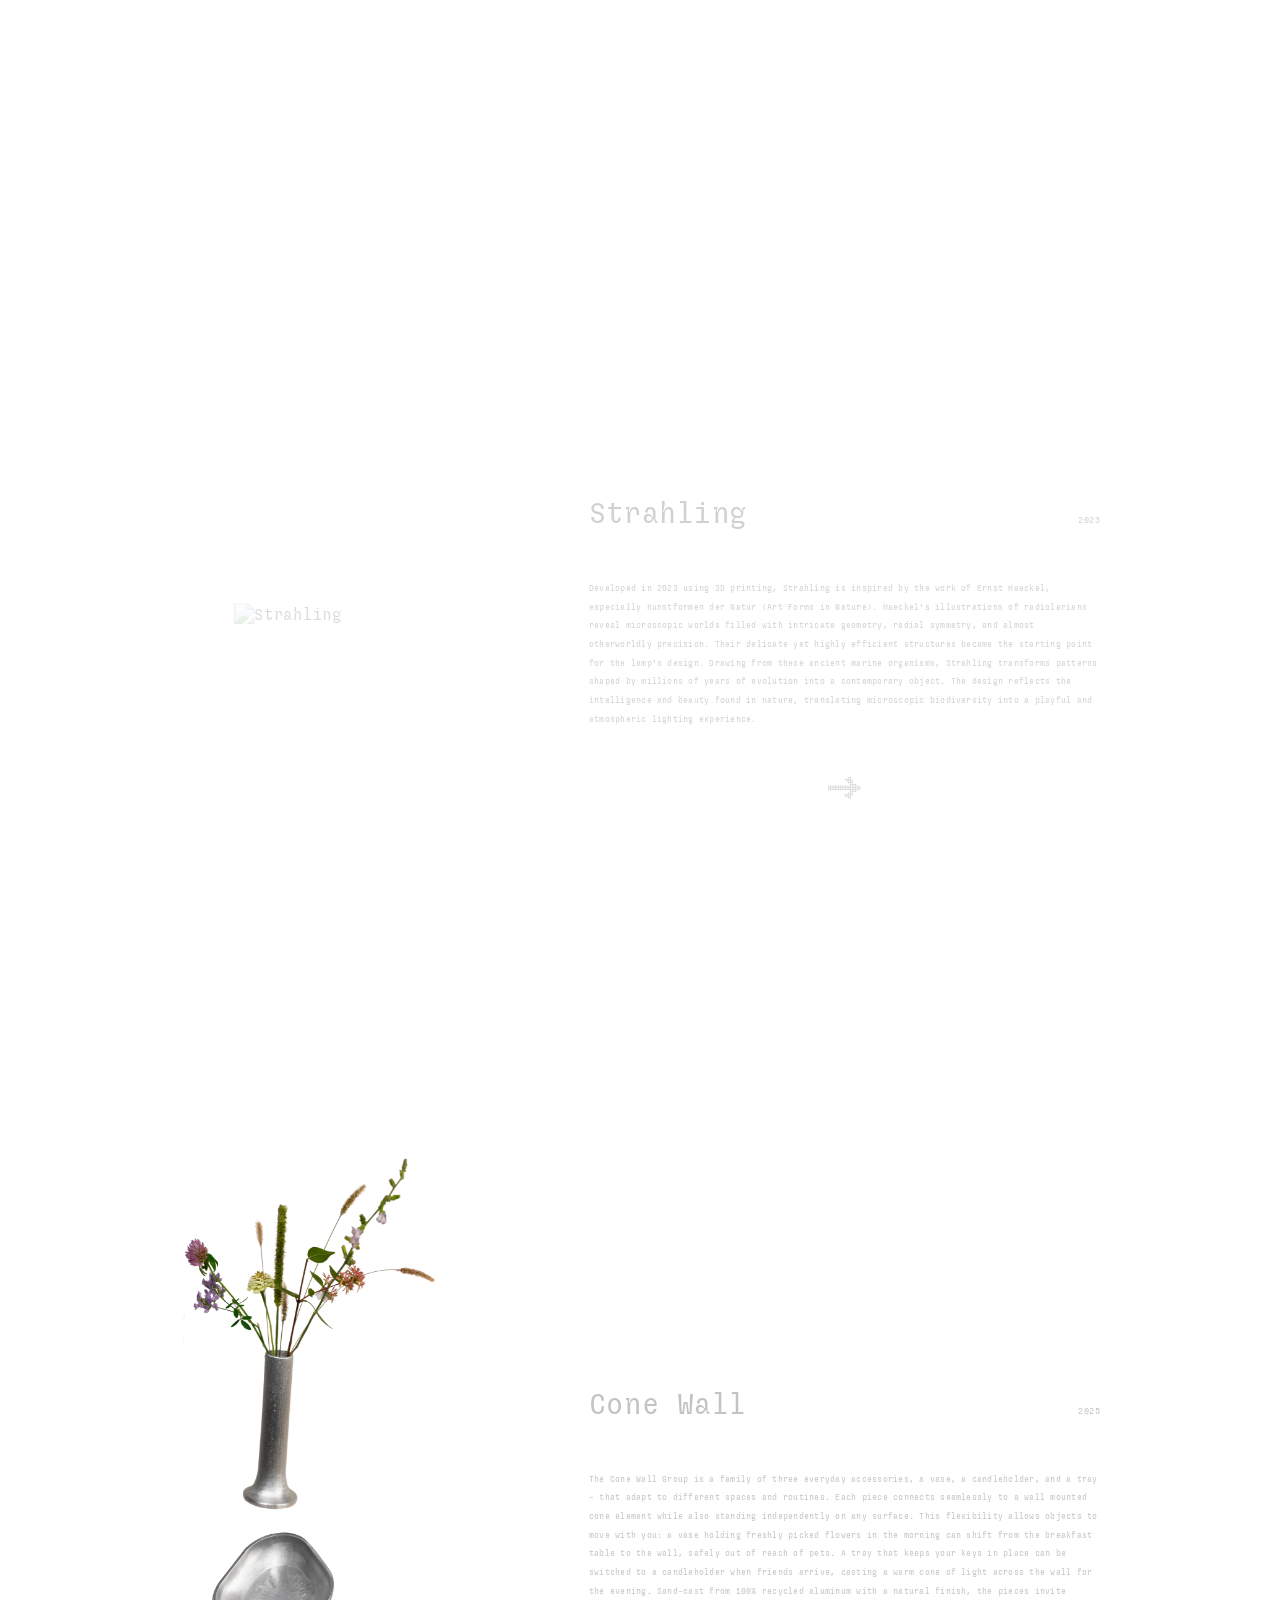
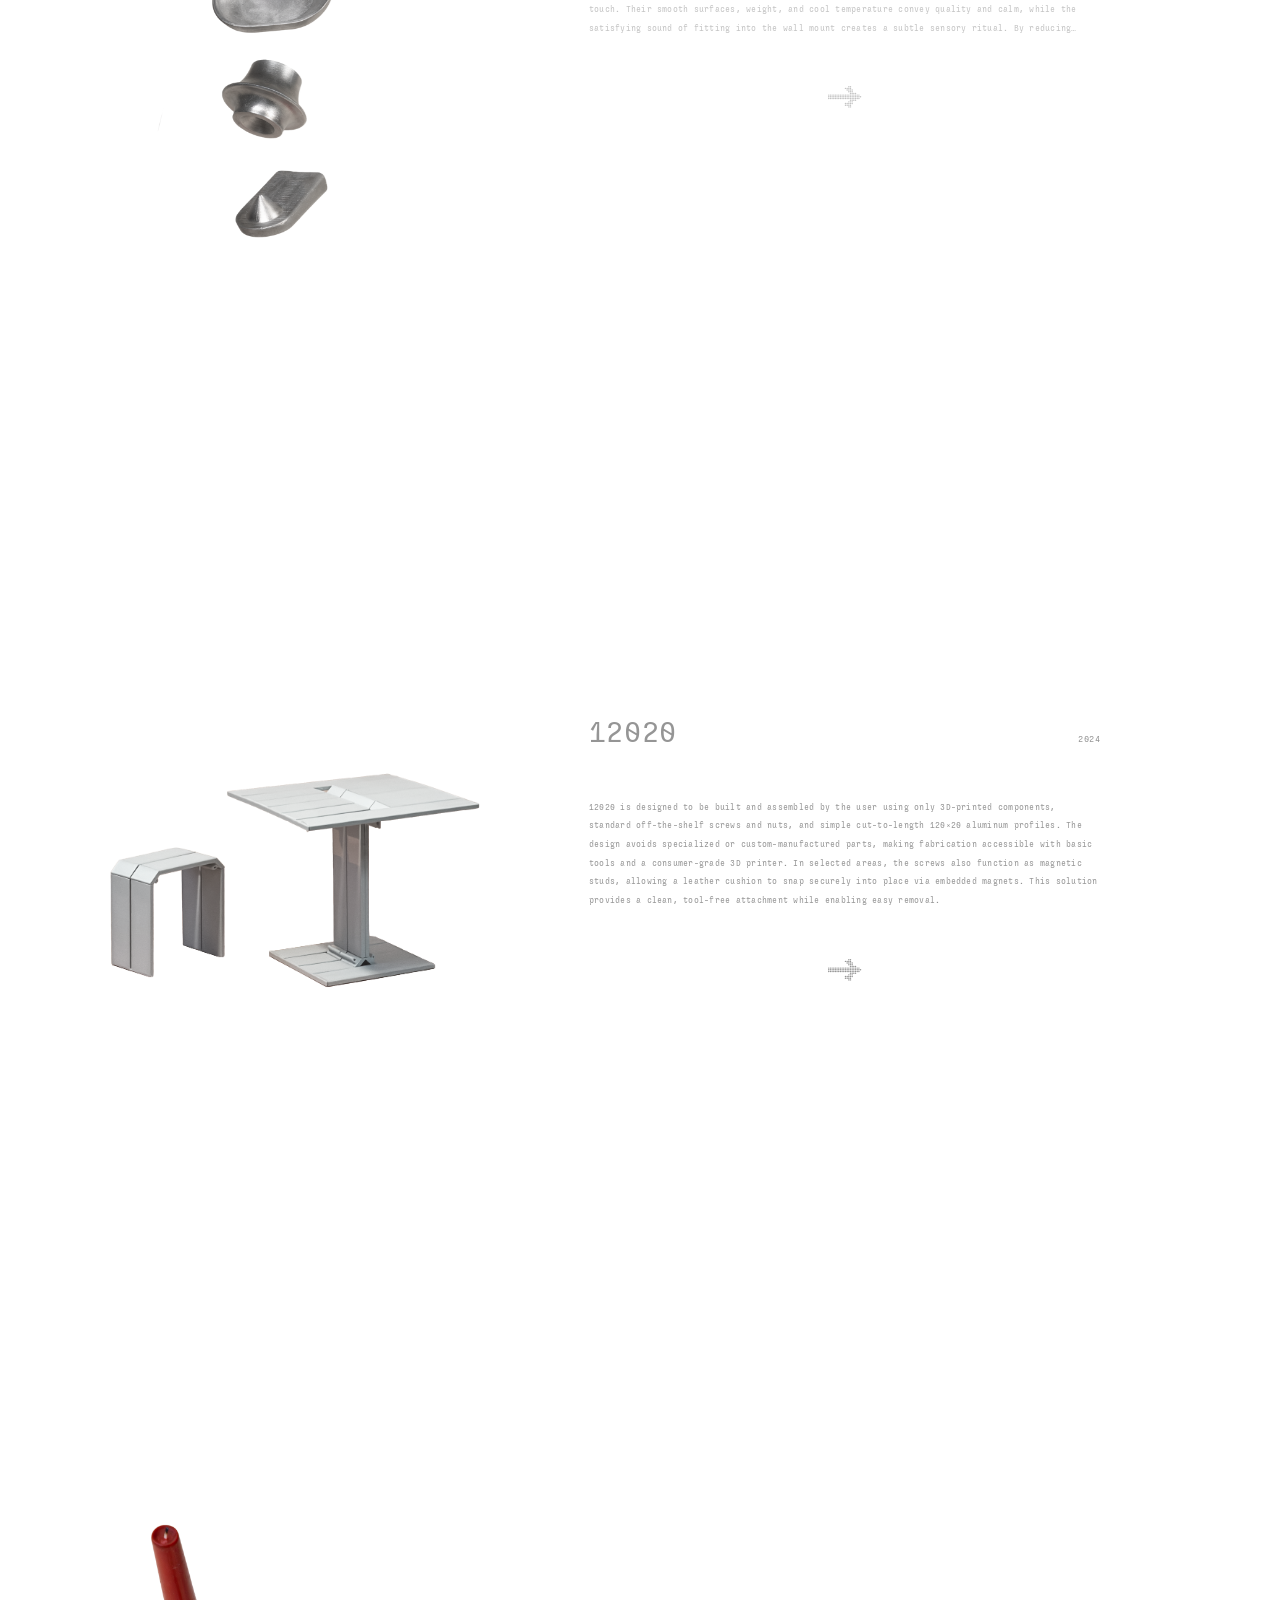
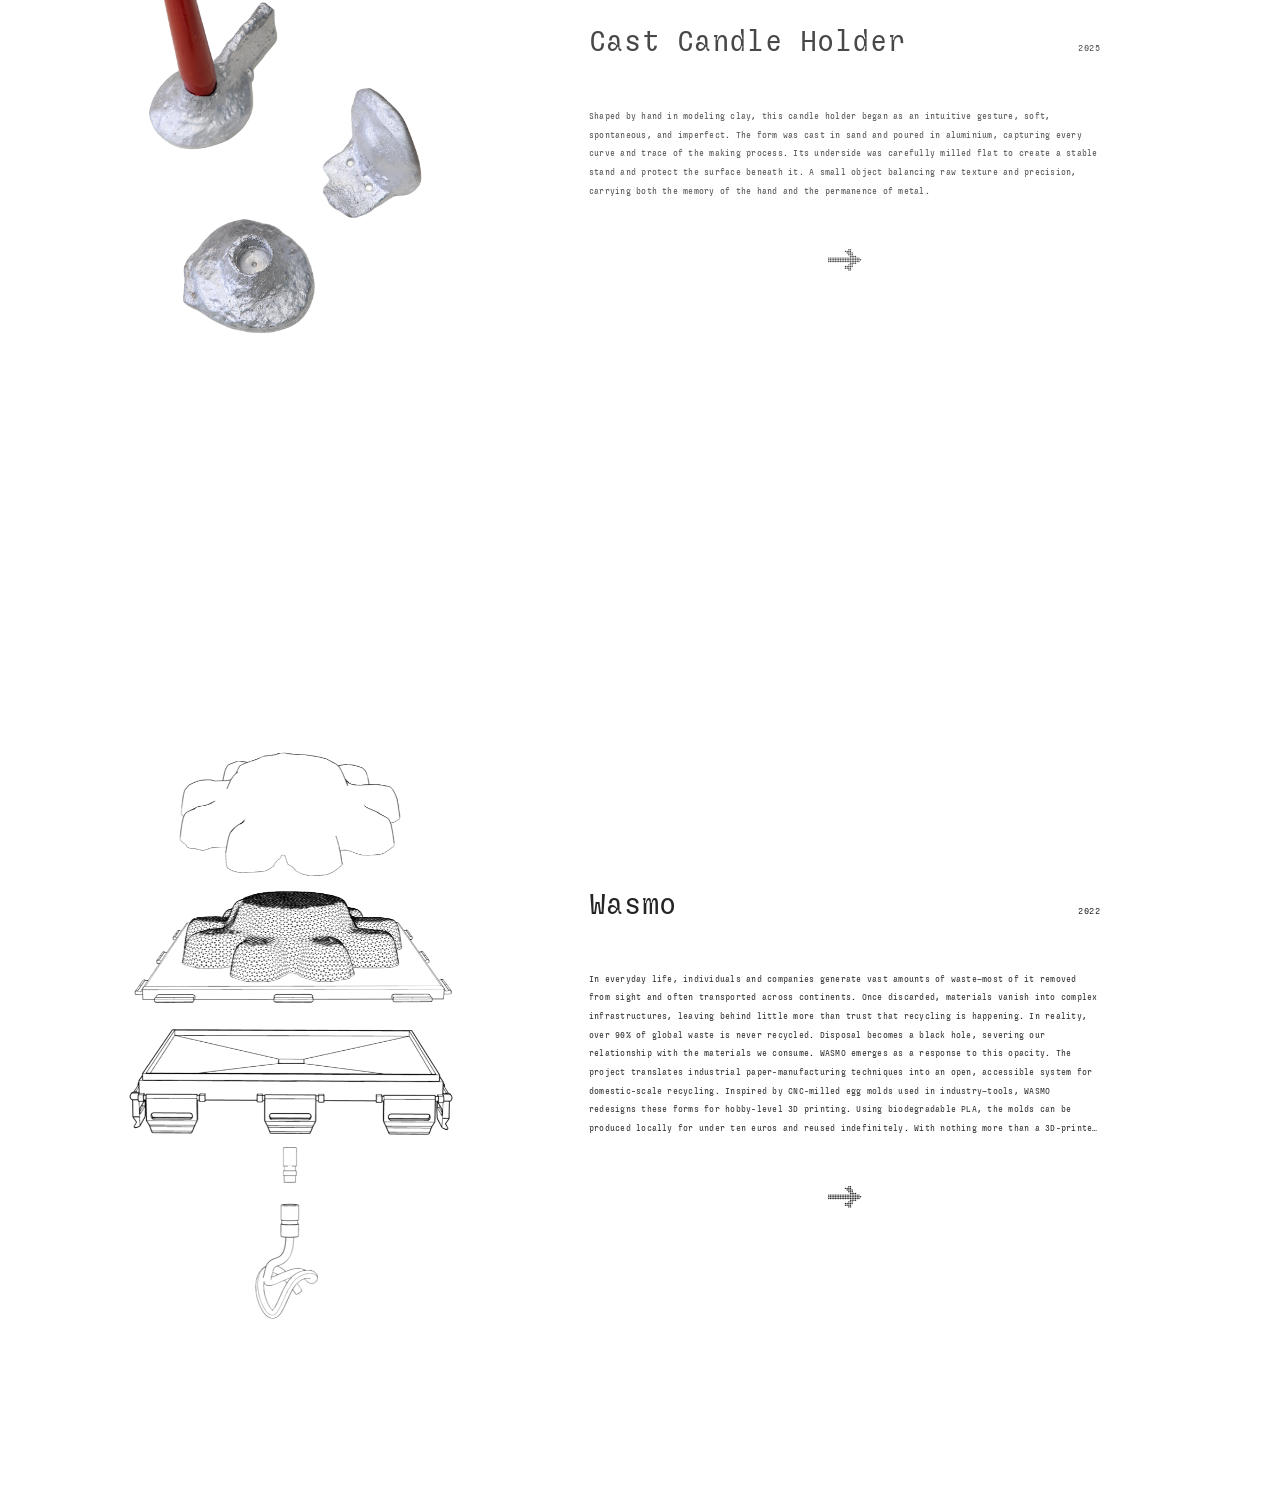
==== commit 3994c25d: "Reduce project title and description font sizes on index Co-Authored-By: Claude Sonnet 4.6 <noreply@" ====
--- a/index.html
+++ b/index.html
@@ -137,7 +137,7 @@
     .proj-title {
       font-family: 'Sligoil Micro', 'Courier New', Courier, monospace;
       font-weight: 400;
-      font-size: clamp(11pt, 3.2vw, 64pt);
+      font-size: clamp(12pt, 2.24vw, 46pt);
       line-height: 1.0;
       letter-spacing: 0.02em;
       color: var(--color-text);
@@ -165,7 +165,7 @@
     }
 
     .proj-desc {
-      font-size: clamp(7pt, 0.8vw, 13pt);
+      font-size: clamp(6pt, 0.64vw, 12pt);
       line-height: 2.28;
       letter-spacing: 0.03em;
       color: var(--color-text);
@@ -299,7 +299,7 @@
         padding: 0;
       }
       .proj-image img { max-height: 40vh; }
-      .proj-title   { font-size: clamp(16pt, 6vw, 34pt) !important; }
+      .proj-title   { font-size: clamp(13pt, 4.8vw, 27pt) !important; }
       .proj-year    { font-size: clamp(10pt, 3vw, 12pt) !important; }
 
       /* Float-Animation zu unruhig auf kleinen Screens */
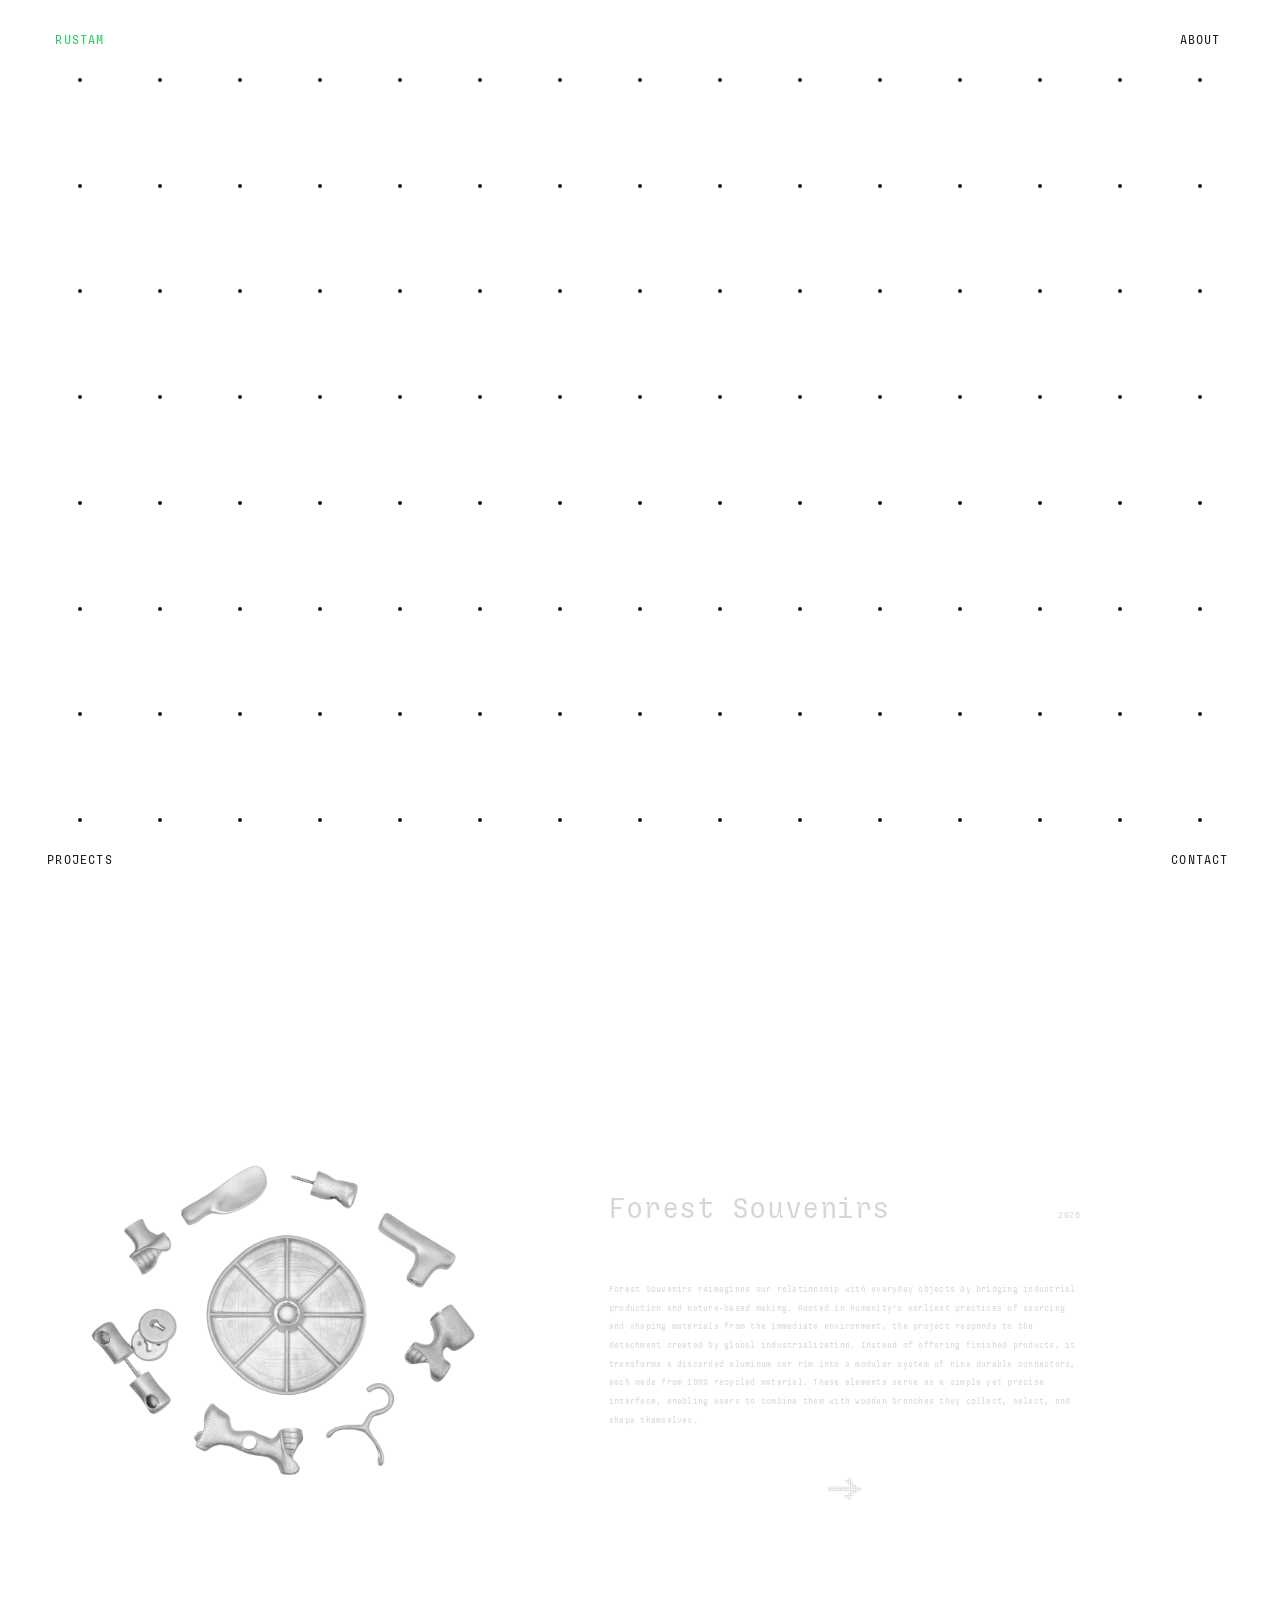
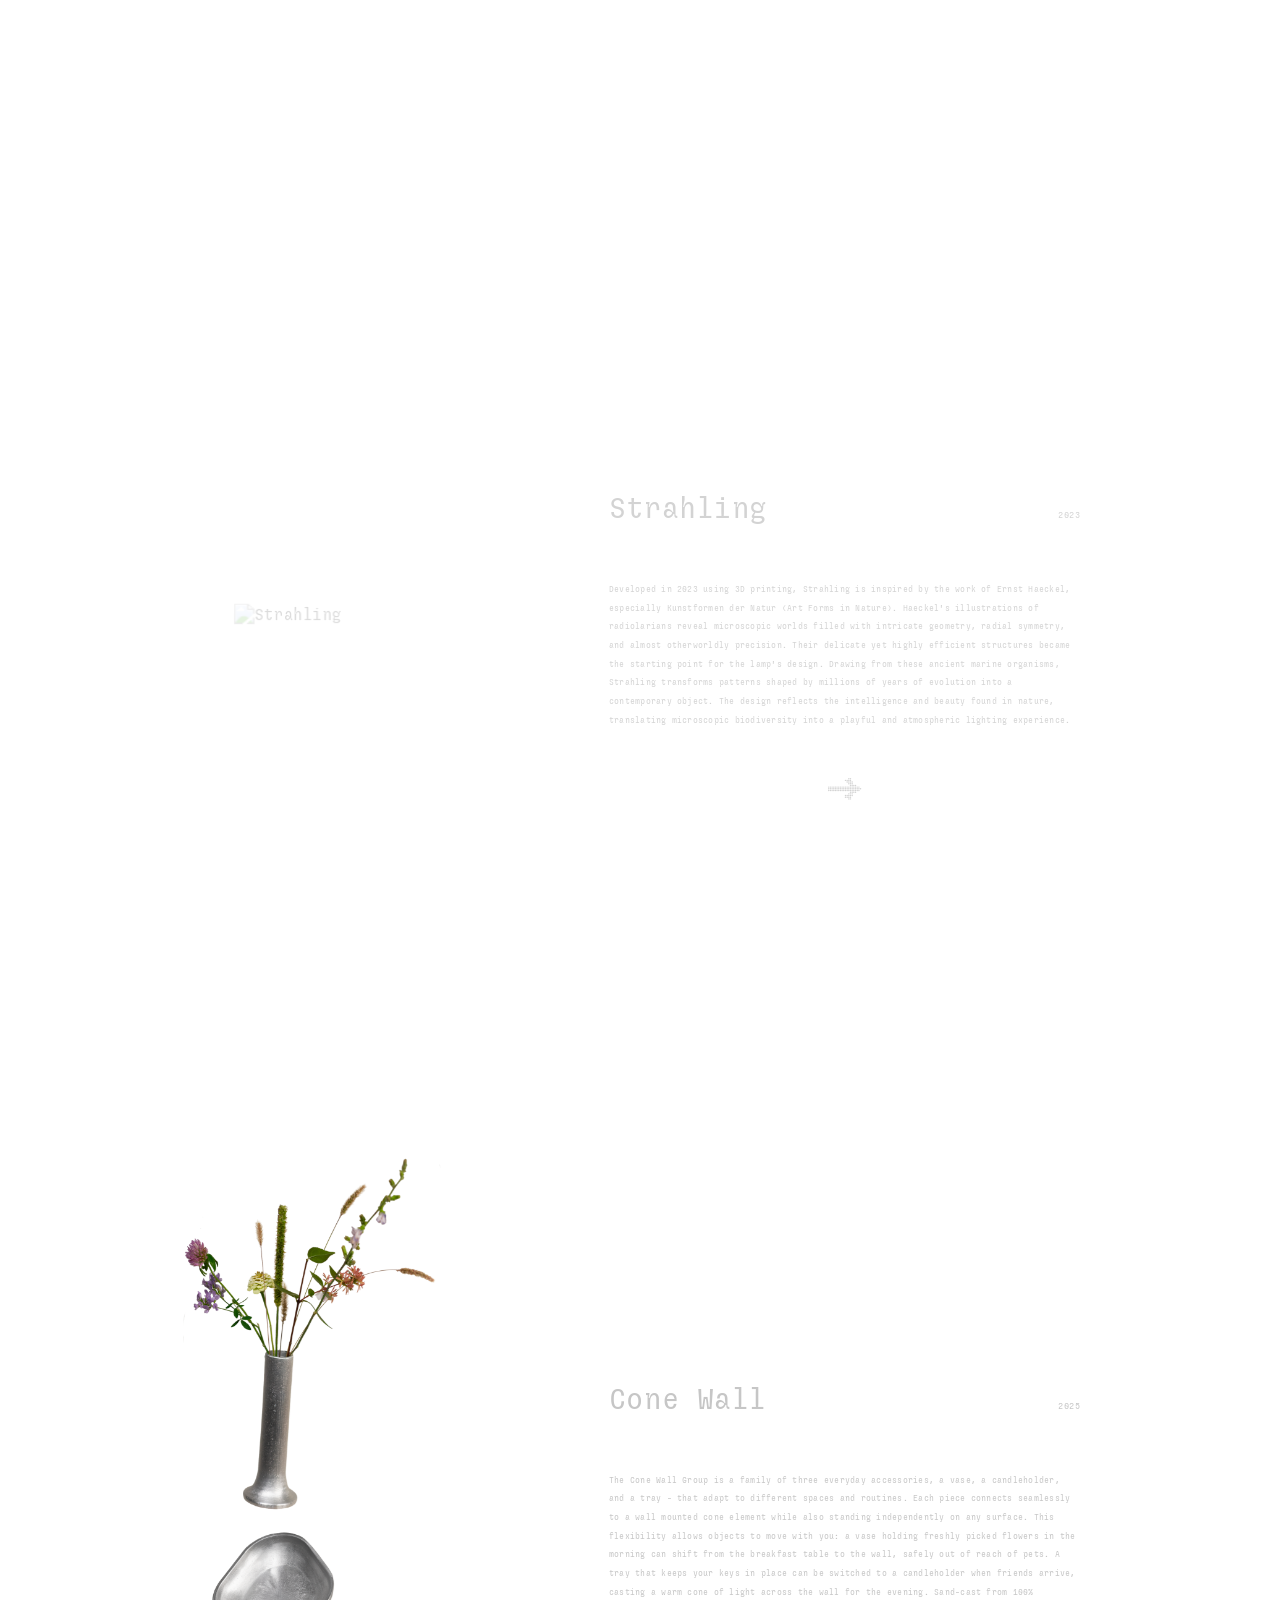
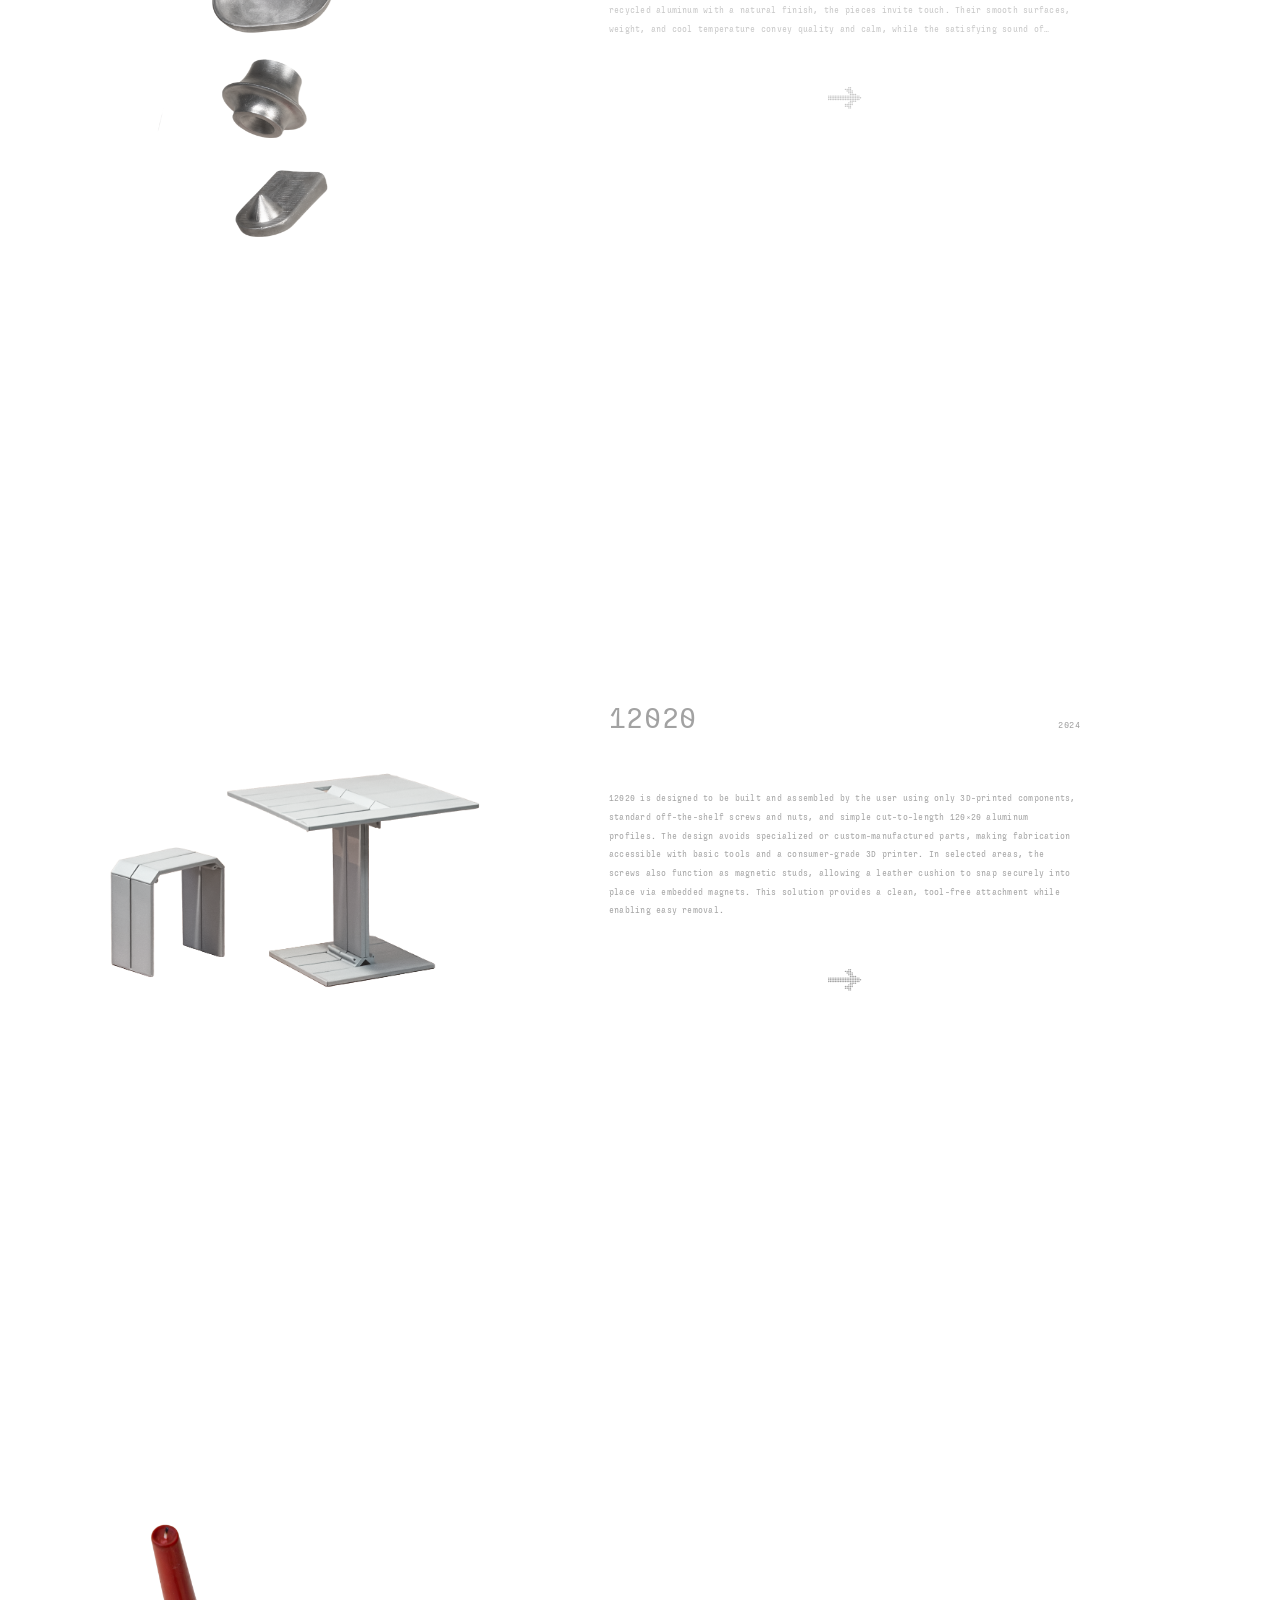
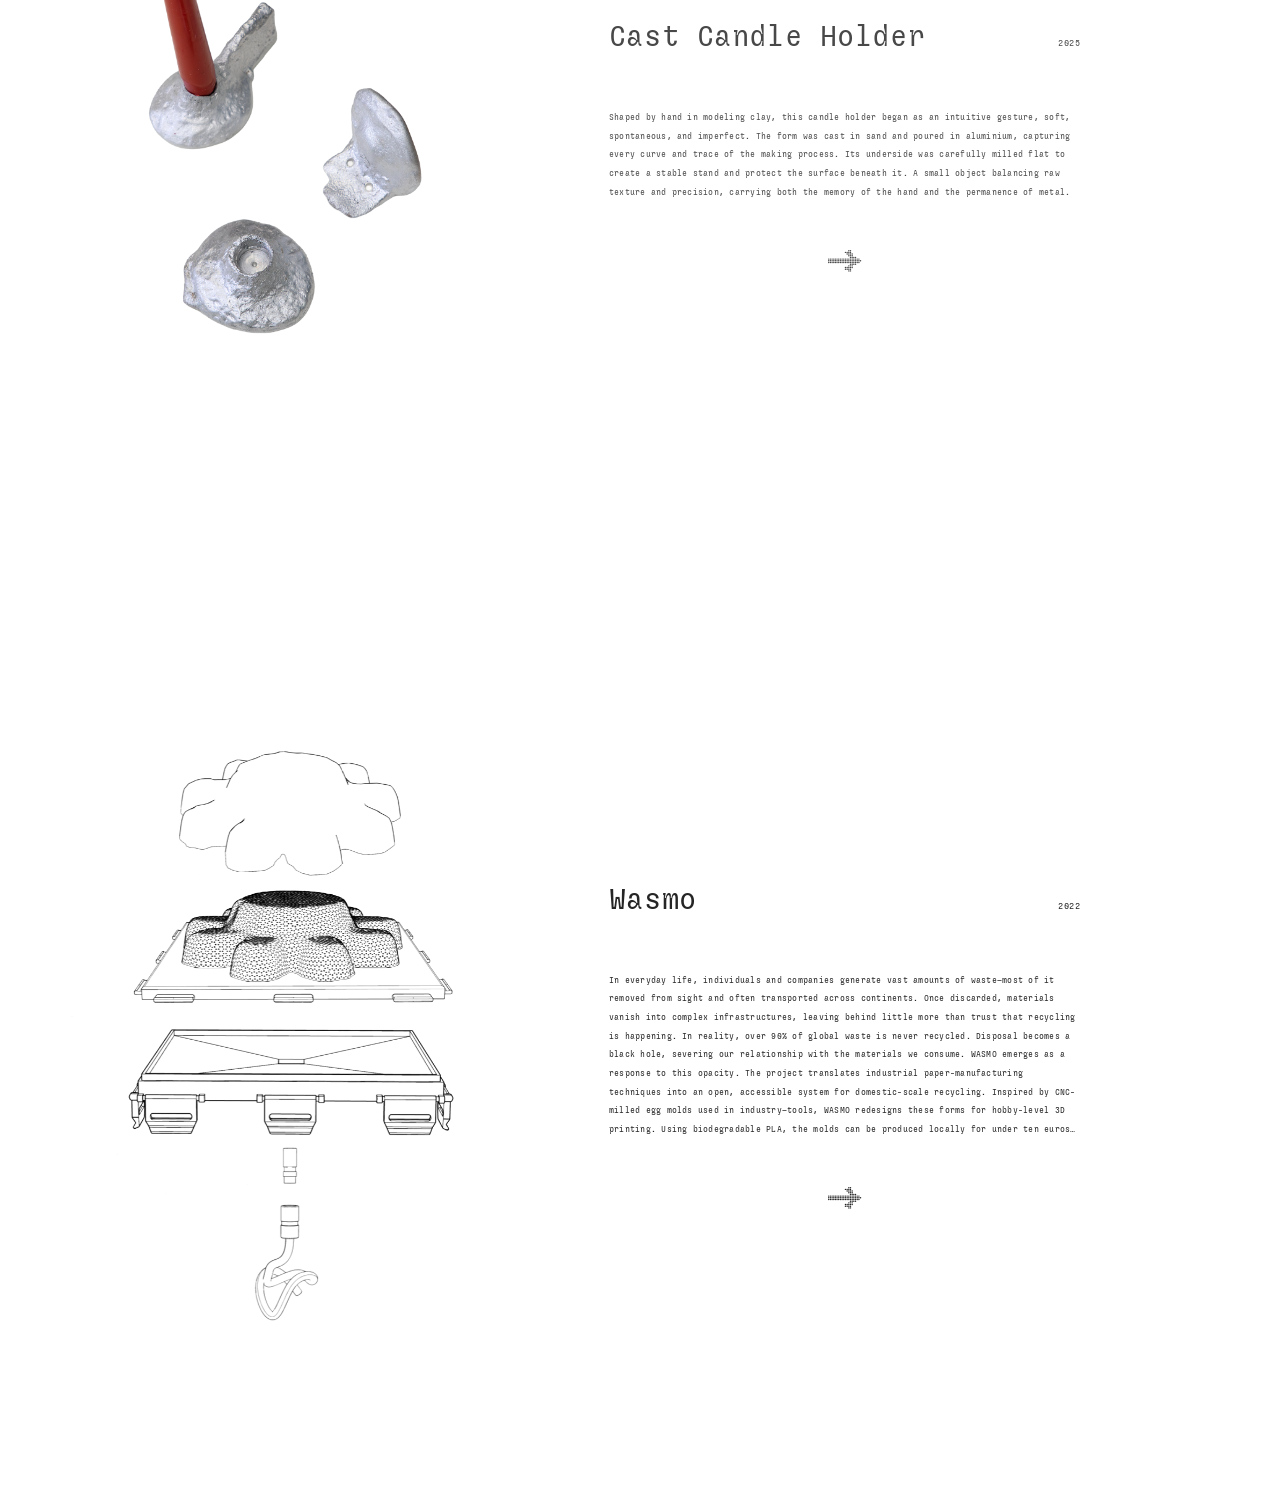
==== commit d3cb60c3: "Add white backdrop behind text on index and project pages Co-Authored-By: Claude Sonnet 4.6 <noreply" ====
--- a/index.html
+++ b/index.html
@@ -116,9 +116,15 @@
       }
     }
 
-    /* Weißer Schild hinter Text-Spalte (deckt Grid-Punkte ab) */
-    .proj-text-shield {
-      display: none;
+    /* Weißer Kasten eng um den Text — verbindet sich visuell zu einem Block */
+    .proj-title-link {
+      background: #ffffff;
+      padding: 10px 20px 6px;
+      display: block;
+    }
+    .proj-content {
+      background: #ffffff;
+      padding: 0 20px 14px;
     }
 
     /* Titel-Zeile: Titel + Jahr auf gemeinsamer Grundlinie */
--- a/css/style.css
+++ b/css/style.css
@@ -397,11 +397,13 @@
 }
 
 .slide-text-right {
-  flex: 1;
+  flex: 0 1 auto;
+  align-self: center;
   display: flex;
   flex-direction: column;
   justify-content: center;
-  padding-top: 40px;
+  background: #ffffff;
+  padding: 28px 36px;
 }
 
 /* Projekttitel groß */
@@ -631,6 +633,13 @@
   justify-content: space-between;
   flex-wrap: nowrap;
   margin-bottom: 50px;
+  background: #ffffff;
+  padding: 12px 20px 8px;
+}
+
+.slide1-desc {
+  background: #ffffff;
+  padding: 0 20px 16px;
 }
 
 .slide-1-right .project-title-large {
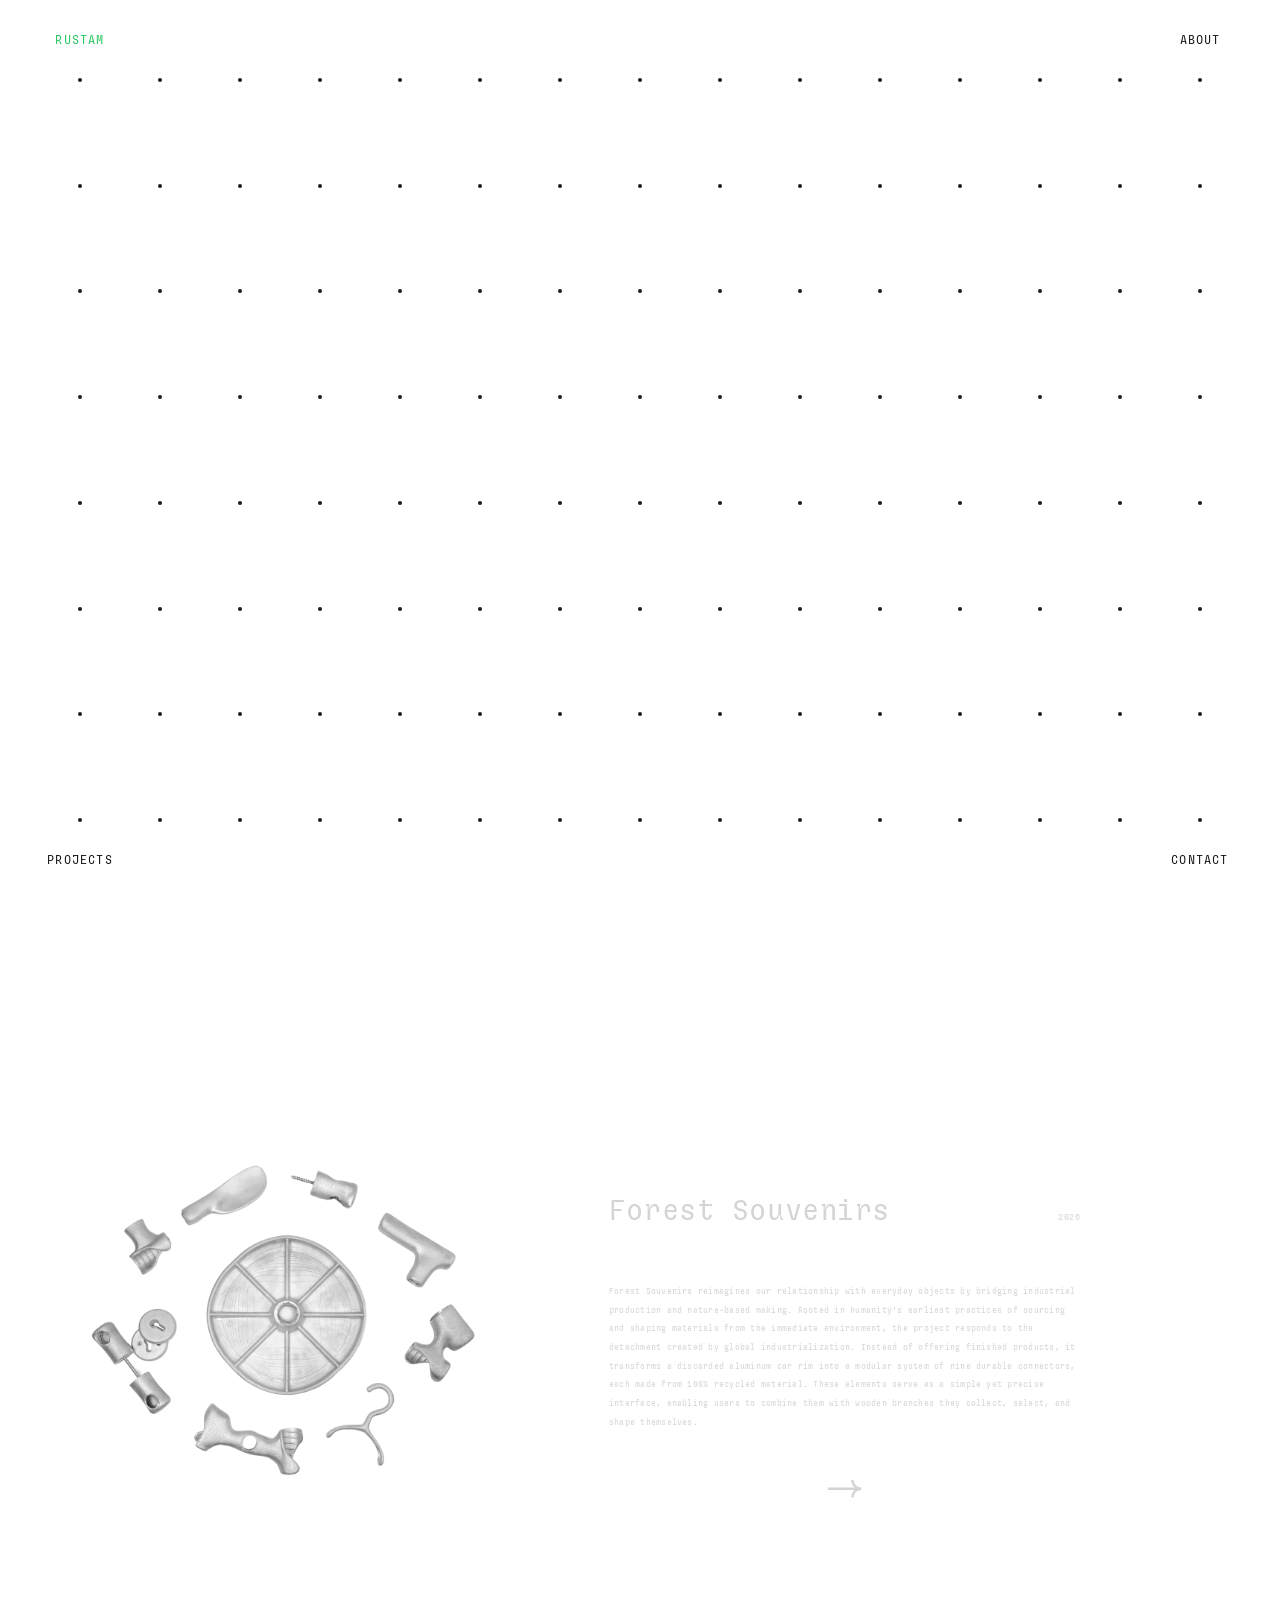
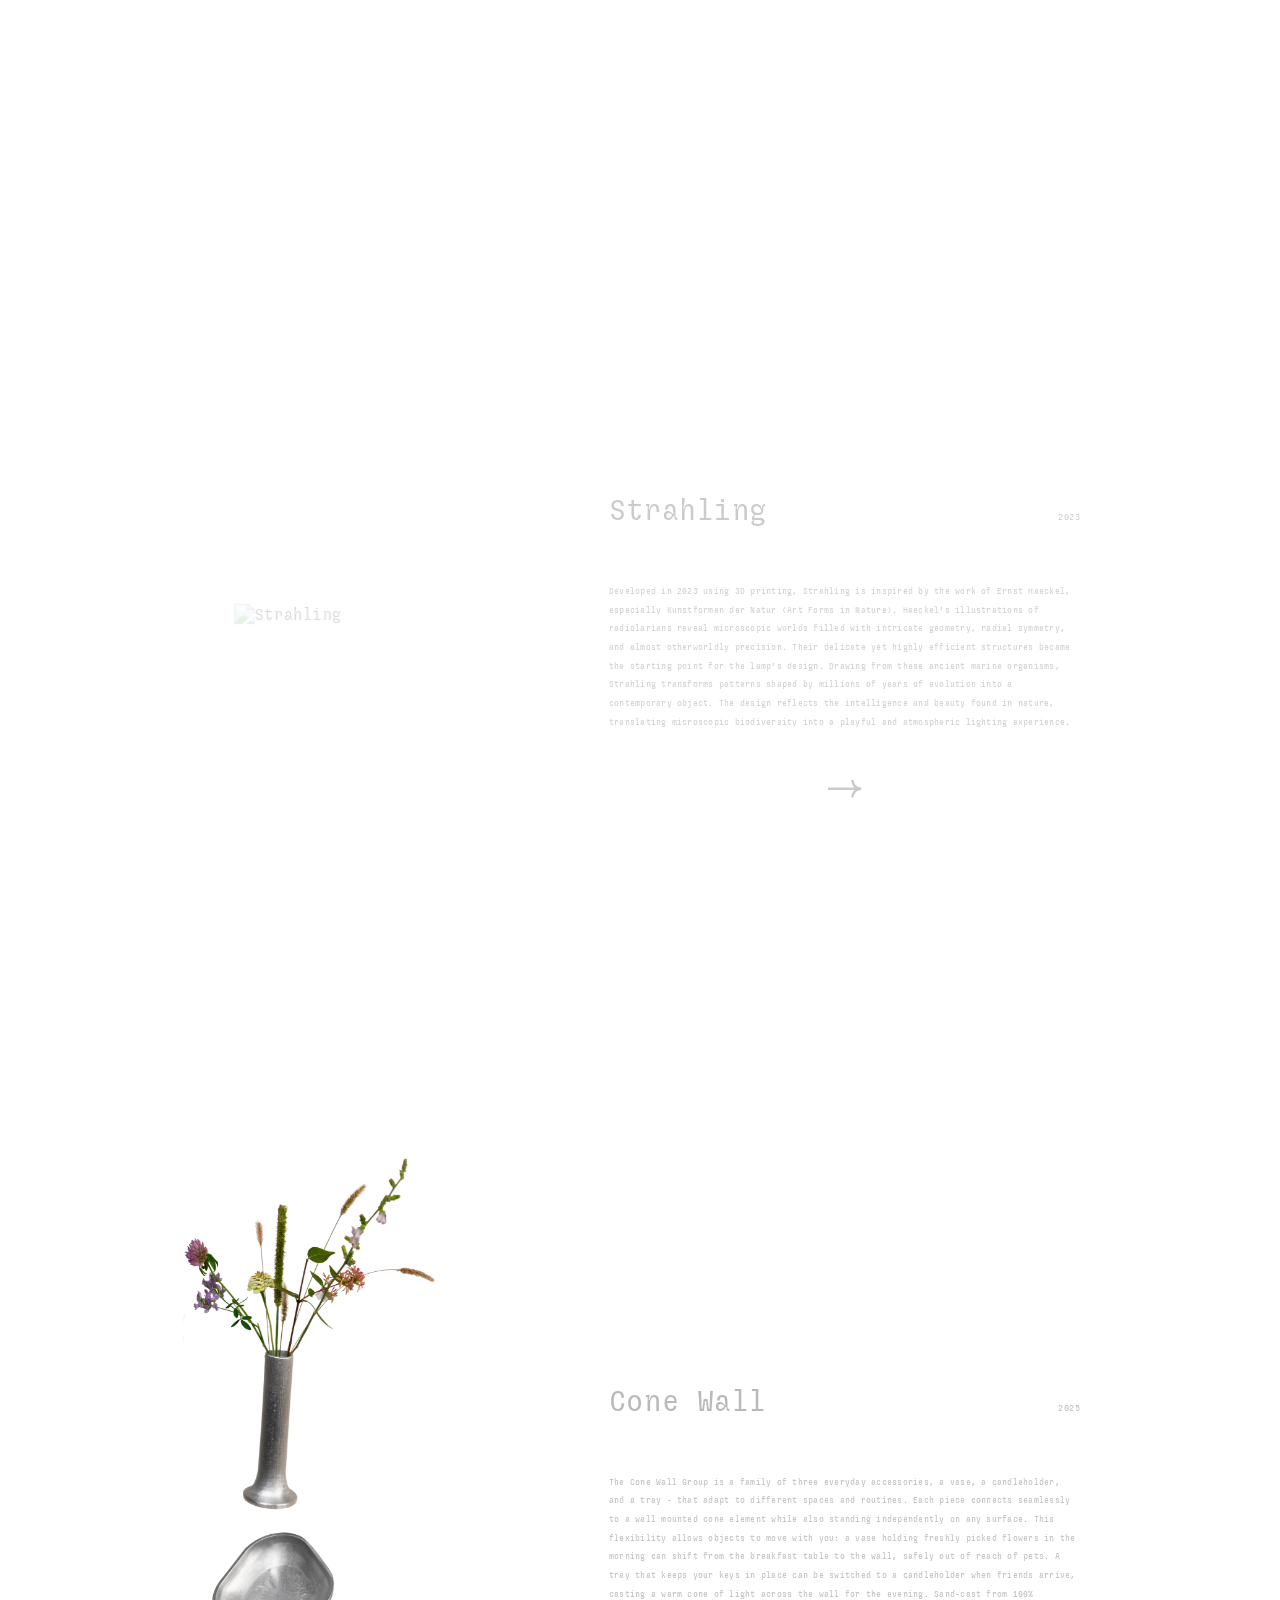
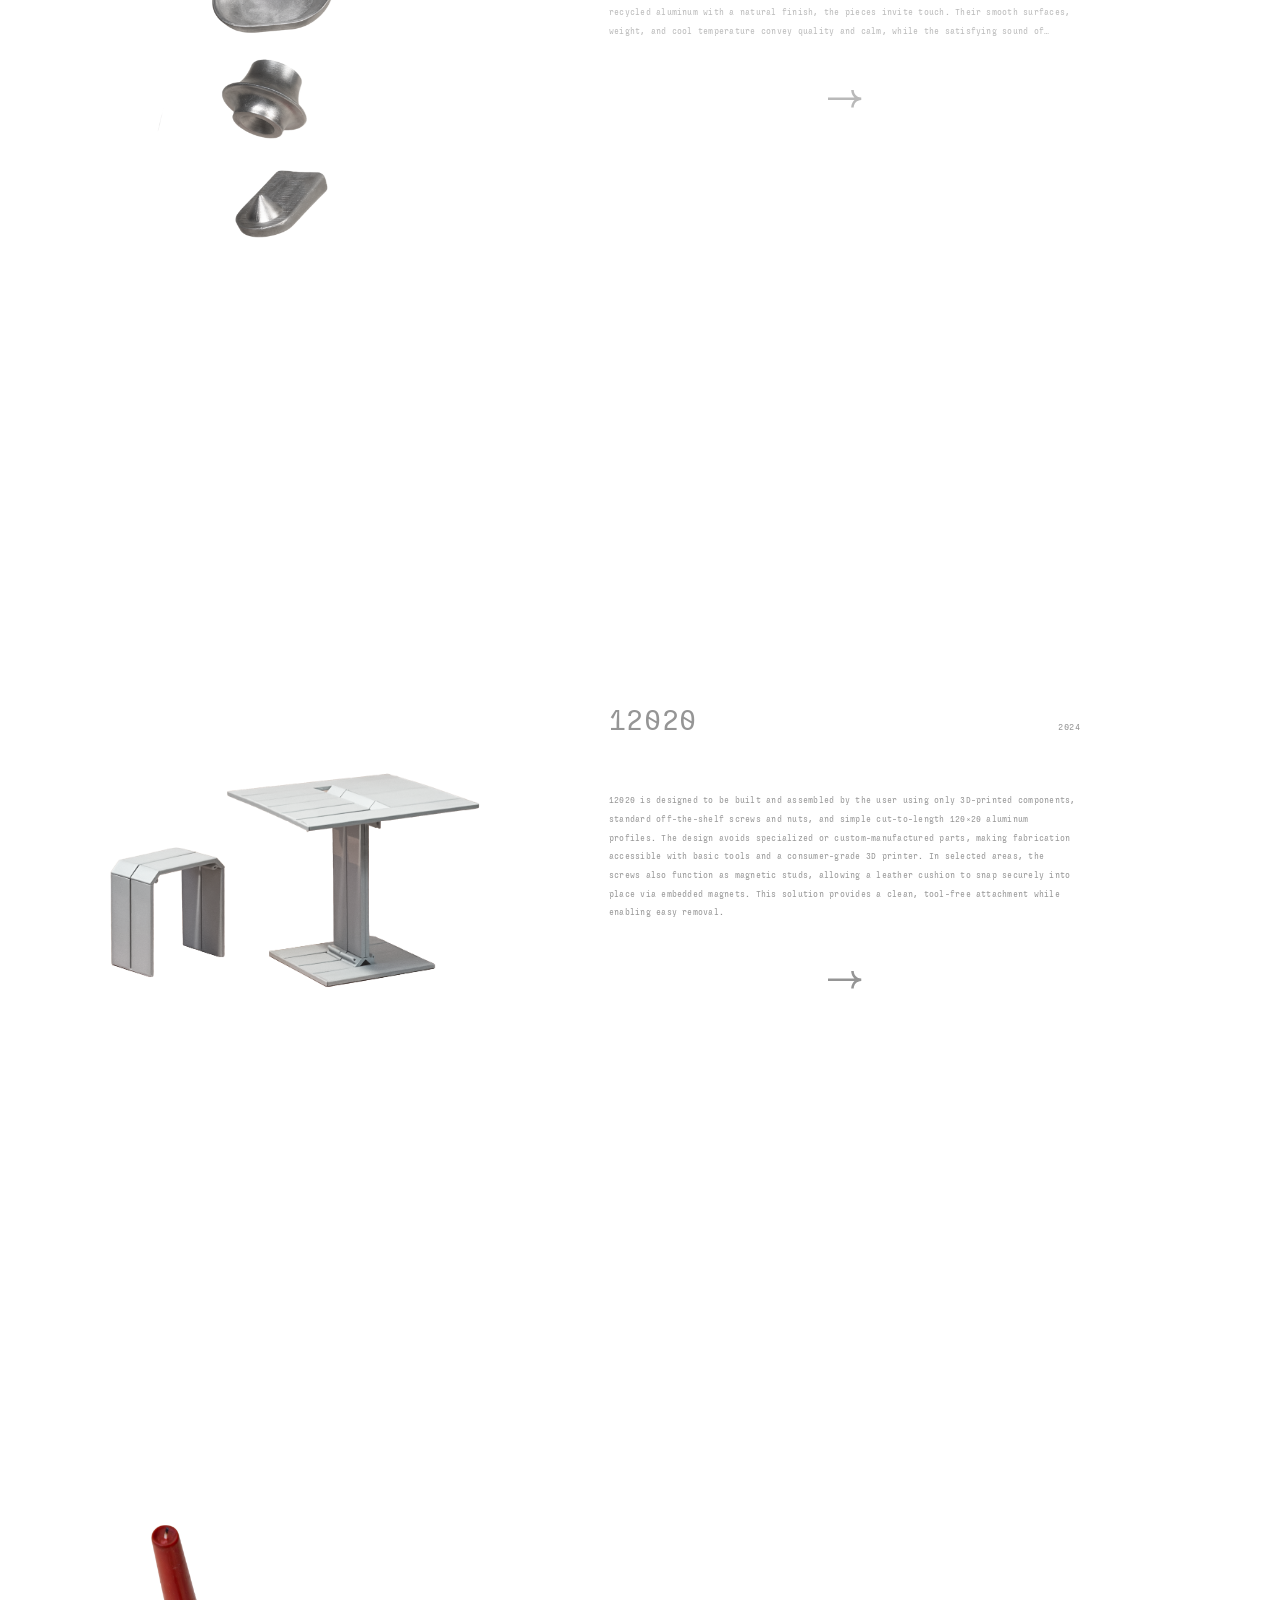
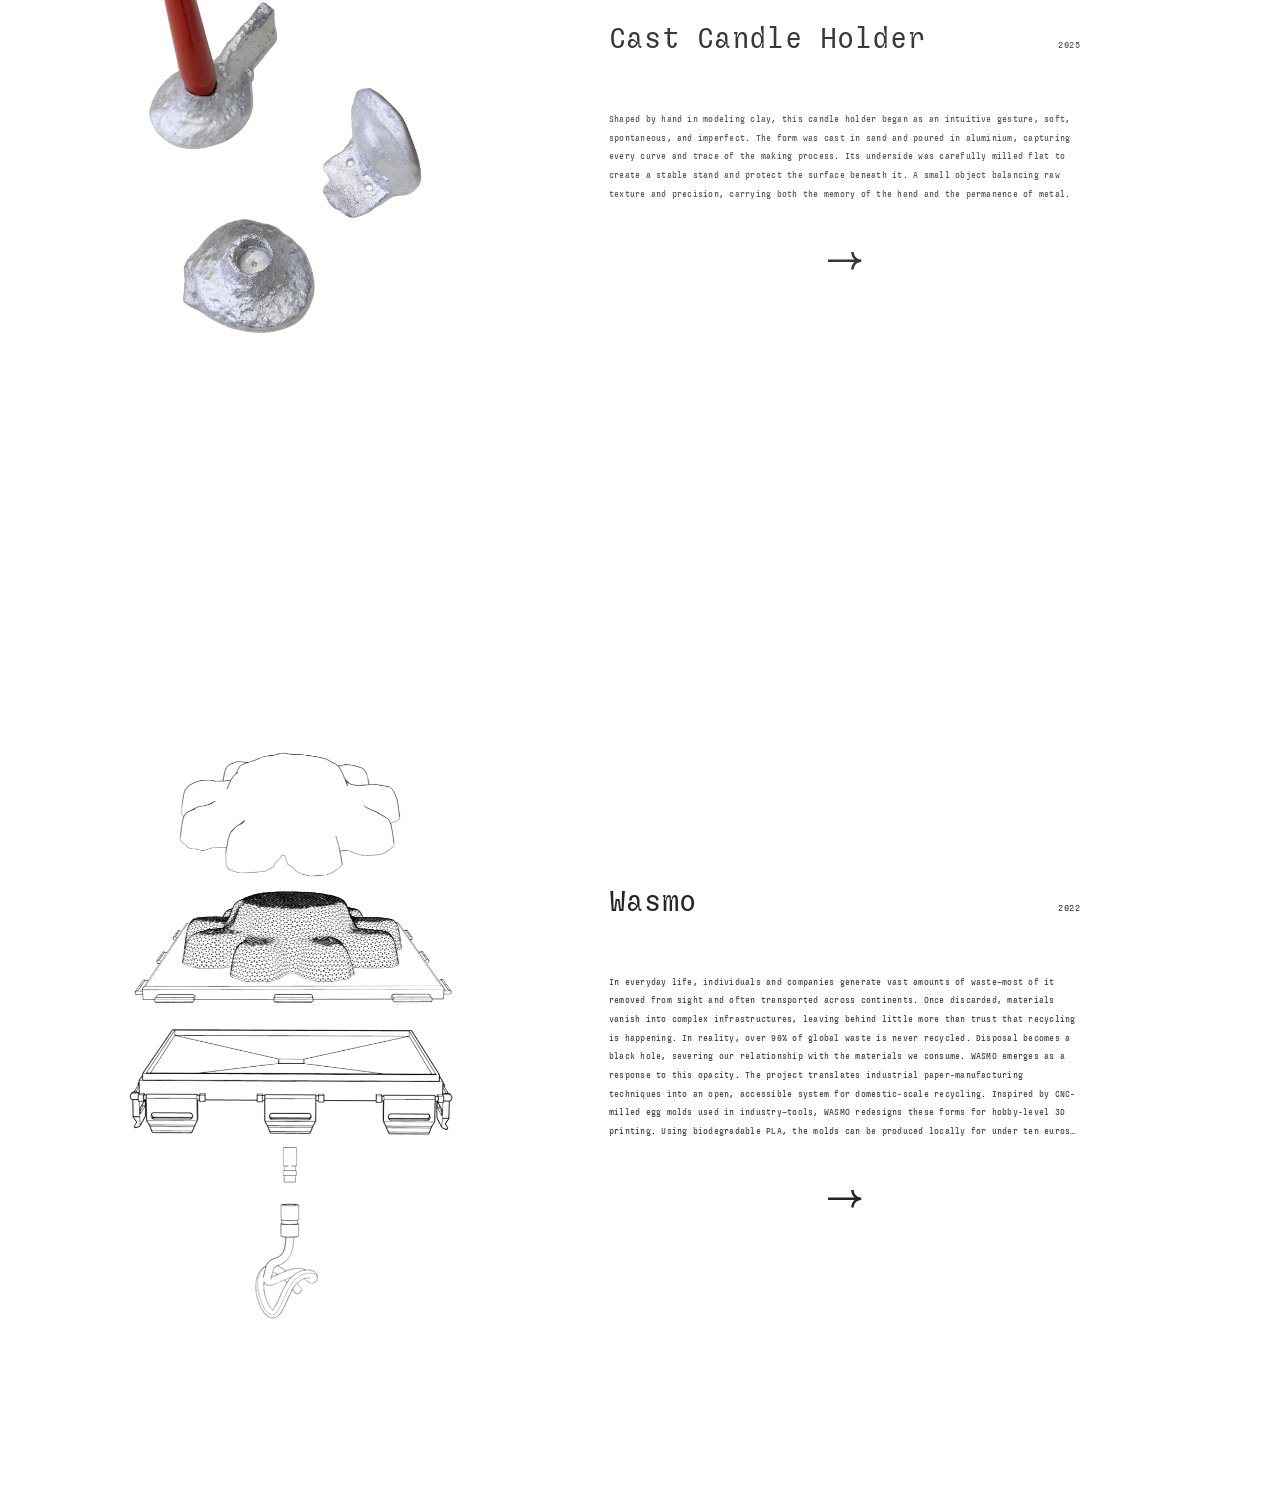
==== commit fa3c8d83: "Replace dot arrow with new Pfeil.svg across all components Co-Authored-By: Claude Sonnet 4.6 <norepl" ====
--- a/index.html
+++ b/index.html
@@ -202,12 +202,12 @@
       overflow: visible;
     }
 
-    .proj-arrow svg circle {
+    .proj-arrow svg path {
       fill: var(--color-text);
       transition: fill 0.3s ease;
     }
 
-    .proj-arrow:hover svg circle {
+    .proj-arrow:hover svg path {
       fill: var(--color-accent);
     }
 
@@ -221,7 +221,7 @@
     .proj-arrow:active {
       transform: translateX(10px);
     }
-    .proj-arrow:active svg circle {
+    .proj-arrow:active svg path {
       fill: var(--color-accent);
     }
 
@@ -373,33 +373,7 @@
     if (!container || typeof projects === 'undefined') return;
 
     // === PFEIL SVG (inline, damit CSS circle-Animation funktioniert) ===
-    var ARROW_SVG = '<svg xmlns="http://www.w3.org/2000/svg" viewBox="0 0 107.02 69.54" aria-hidden="true">' +
-      '<circle cx="66.99" cy="2.3" r="2.3"/><circle cx="72.4" cy="2.3" r="2.3"/>' +
-      '<circle cx="56.17" cy="7.71" r="2.3"/><circle cx="61.58" cy="7.71" r="2.3"/><circle cx="66.99" cy="7.71" r="2.3"/><circle cx="72.4" cy="7.71" r="2.3"/>' +
-      '<circle cx="61.58" cy="13.12" r="2.3"/><circle cx="66.99" cy="13.12" r="2.3"/><circle cx="72.4" cy="13.12" r="2.3"/><circle cx="77.81" cy="13.12" r="2.3"/>' +
-      '<circle cx="66.99" cy="18.54" r="2.3"/><circle cx="72.4" cy="18.54" r="2.3"/><circle cx="77.81" cy="18.54" r="2.3"/>' +
-      '<circle cx="72.4" cy="23.95" r="2.3"/><circle cx="77.81" cy="23.95" r="2.3"/><circle cx="83.22" cy="23.95" r="2.3"/><circle cx="88.63" cy="23.95" r="2.3"/>' +
-      '<circle cx="2.3" cy="29.36" r="2.3"/><circle cx="7.71" cy="29.36" r="2.3"/><circle cx="13.12" cy="29.36" r="2.3"/><circle cx="18.54" cy="29.36" r="2.3"/>' +
-      '<circle cx="23.71" cy="29.36" r="2.3"/><circle cx="29.12" cy="29.36" r="2.3"/><circle cx="34.53" cy="29.36" r="2.3"/><circle cx="39.94" cy="29.36" r="2.3"/>' +
-      '<circle cx="45.35" cy="29.36" r="2.3"/><circle cx="50.76" cy="29.36" r="2.3"/><circle cx="56.17" cy="29.36" r="2.3"/><circle cx="61.58" cy="29.36" r="2.3"/>' +
-      '<circle cx="66.99" cy="29.36" r="2.3"/><circle cx="72.4" cy="29.36" r="2.3"/><circle cx="77.81" cy="29.36" r="2.3"/><circle cx="83.22" cy="29.36" r="2.3"/>' +
-      '<circle cx="88.63" cy="29.36" r="2.3"/><circle cx="94.05" cy="29.36" r="2.3"/><circle cx="99.46" cy="29.36" r="2.3"/>' +
-      '<circle cx="2.3" cy="34.77" r="2.3"/><circle cx="7.71" cy="34.77" r="2.3"/><circle cx="13.12" cy="34.77" r="2.3"/><circle cx="18.54" cy="34.77" r="2.3"/>' +
-      '<circle cx="23.71" cy="34.77" r="2.3"/><circle cx="29.12" cy="34.77" r="2.3"/><circle cx="34.53" cy="34.77" r="2.3"/><circle cx="39.94" cy="34.77" r="2.3"/>' +
-      '<circle cx="45.35" cy="34.77" r="2.3"/><circle cx="50.76" cy="34.77" r="2.3"/><circle cx="56.17" cy="34.77" r="2.3"/><circle cx="61.58" cy="34.77" r="2.3"/>' +
-      '<circle cx="66.99" cy="34.77" r="2.3"/><circle cx="72.4" cy="34.77" r="2.3"/><circle cx="77.81" cy="34.77" r="2.3"/><circle cx="83.22" cy="34.77" r="2.3"/>' +
-      '<circle cx="88.63" cy="34.77" r="2.3"/><circle cx="94.05" cy="34.77" r="2.3"/><circle cx="99.46" cy="34.77" r="2.3"/><circle cx="104.72" cy="34.77" r="2.3"/>' +
-      '<circle cx="2.3" cy="40.18" r="2.3"/><circle cx="7.71" cy="40.18" r="2.3"/><circle cx="13.12" cy="40.18" r="2.3"/><circle cx="18.54" cy="40.18" r="2.3"/>' +
-      '<circle cx="23.71" cy="40.18" r="2.3"/><circle cx="29.12" cy="40.18" r="2.3"/><circle cx="34.53" cy="40.18" r="2.3"/><circle cx="39.94" cy="40.18" r="2.3"/>' +
-      '<circle cx="45.35" cy="40.18" r="2.3"/><circle cx="50.76" cy="40.18" r="2.3"/><circle cx="56.17" cy="40.18" r="2.3"/><circle cx="61.58" cy="40.18" r="2.3"/>' +
-      '<circle cx="66.99" cy="40.18" r="2.3"/><circle cx="72.4" cy="40.18" r="2.3"/><circle cx="77.81" cy="40.18" r="2.3"/><circle cx="83.22" cy="40.18" r="2.3"/>' +
-      '<circle cx="88.63" cy="40.18" r="2.3"/><circle cx="94.05" cy="40.18" r="2.3"/><circle cx="99.46" cy="40.18" r="2.3"/>' +
-      '<circle cx="72.4" cy="45.59" r="2.3"/><circle cx="77.81" cy="45.59" r="2.3"/><circle cx="83.22" cy="45.59" r="2.3"/><circle cx="88.63" cy="45.59" r="2.3"/>' +
-      '<circle cx="66.99" cy="51" r="2.3"/><circle cx="72.4" cy="51" r="2.3"/><circle cx="77.81" cy="51" r="2.3"/>' +
-      '<circle cx="56.17" cy="56.41" r="2.3"/><circle cx="61.58" cy="56.41" r="2.3"/><circle cx="66.99" cy="56.41" r="2.3"/><circle cx="72.4" cy="56.41" r="2.3"/><circle cx="77.81" cy="56.41" r="2.3"/>' +
-      '<circle cx="56.17" cy="61.82" r="2.3"/><circle cx="61.58" cy="61.82" r="2.3"/><circle cx="66.99" cy="61.82" r="2.3"/><circle cx="72.4" cy="61.82" r="2.3"/>' +
-      '<circle cx="66.99" cy="67.23" r="2.3"/><circle cx="72.4" cy="67.23" r="2.3"/>' +
-      '</svg>';
+    var ARROW_SVG = '<svg xmlns="http://www.w3.org/2000/svg" viewBox="0 0 62.53 32.84" aria-hidden="true"><path d="M62.53,15.08v-.94c-7.91-.05-14.11-6.4-14.11-14.14h-4.77c0,1.43.16,3.19.71,5.15,1.25,4.49,3.86,7.46,5.42,8.98H0v4.6h49.77c-1.56,1.51-4.17,4.49-5.42,8.98-.55,1.95-.7,3.72-.71,5.14h4.77c0-7.65,6.07-13.94,13.86-14.12h.25v-3.64h0Z"/></svg>';
 
     // === DOM AUFBAUEN ===
     projects.forEach(function (proj) {
--- a/css/style.css
+++ b/css/style.css
@@ -675,6 +675,7 @@
   align-items: center;
   justify-content: center;
   gap: 8px;
+  padding-top: var(--border);
 }
 
 .imgshow-display {
@@ -715,12 +716,12 @@
   overflow: visible;
 }
 
-.imgshow-btn svg circle {
+.imgshow-btn svg path {
   fill: var(--color-text);
   transition: fill 0.3s ease;
 }
 
-.imgshow-btn:hover svg circle {
+.imgshow-btn:hover svg path {
   fill: var(--color-accent);
 }
 
